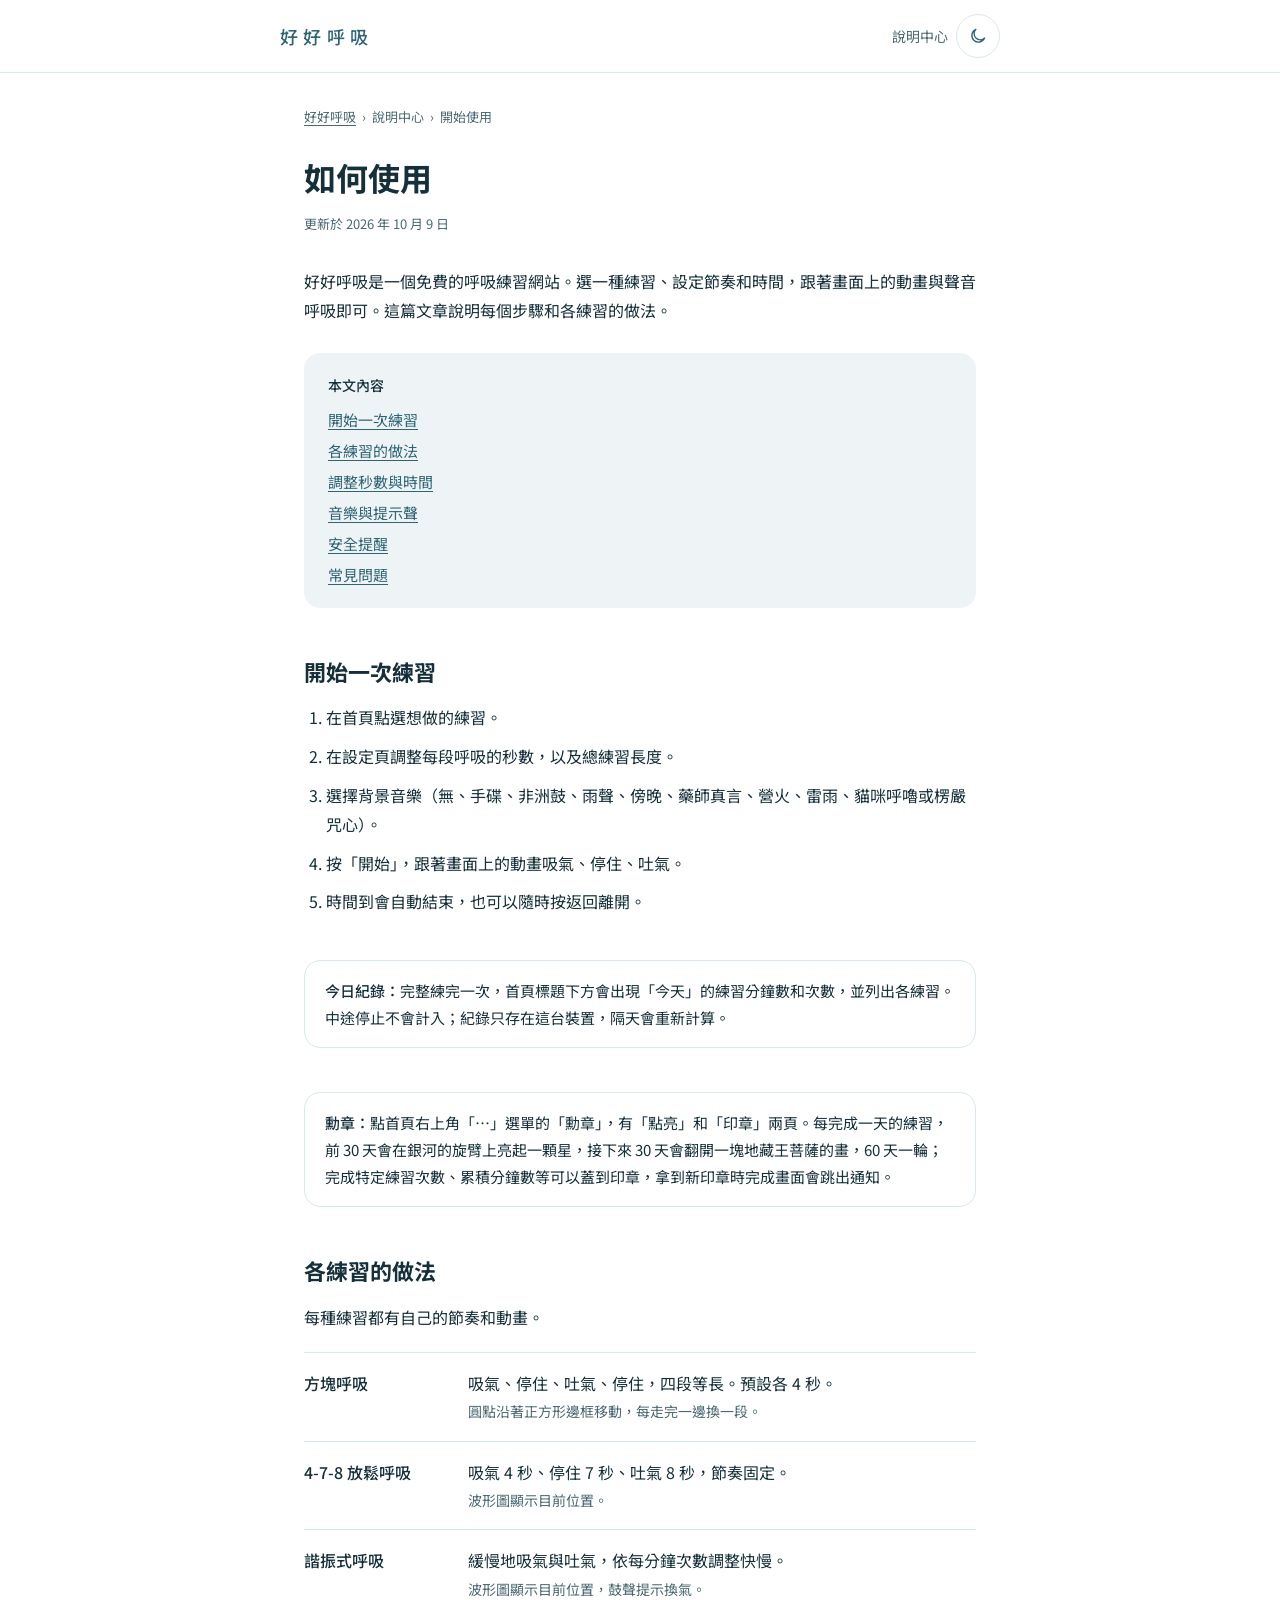
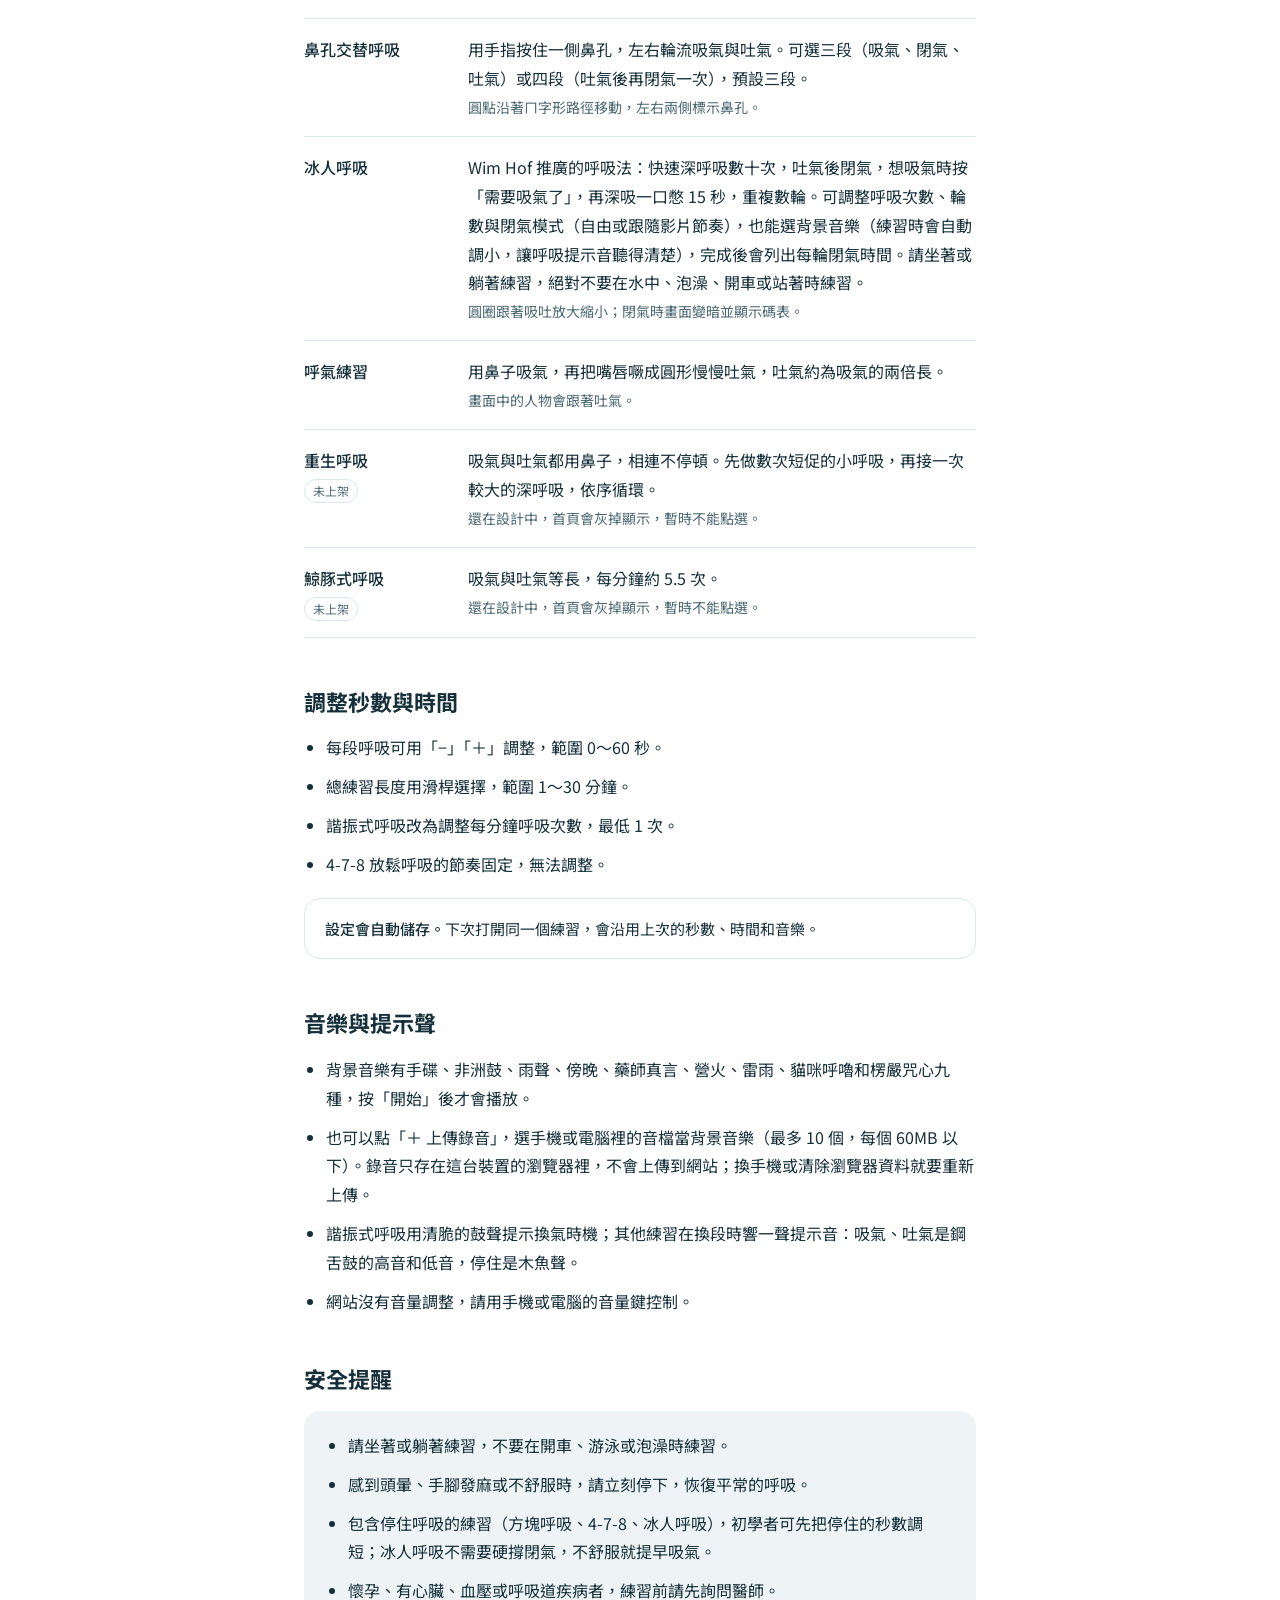
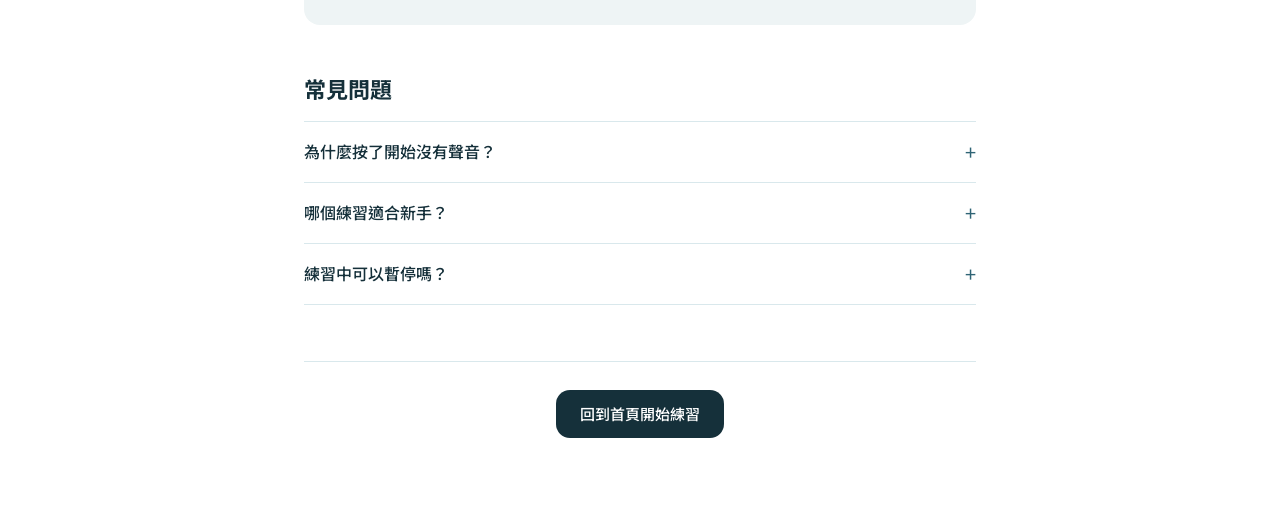
==== docs/help.html @ a39868ad "勳章: 60-day cycle (galaxy, then reveal 地藏王菩薩 painting); tab renamed 點亮 Co-Authored-By: Claude Opus 5." ====
<!DOCTYPE html>
<html lang="zh-Hant">
<head>
<meta charset="utf-8">
<meta name="viewport" content="width=device-width, initial-scale=1">
<title>如何使用 · 好好呼吸</title>
<meta name="description" content="好好呼吸使用說明：如何開始練習、各練習的做法、調整秒數與時間、背景音樂與安全提醒。">
<script>try{if((JSON.parse(localStorage.getItem('haohao-breath-settings'))||{}).theme==='dark')document.documentElement.dataset.theme='dark'}catch(e){}</script>
<link rel="icon" href="favicon.ico" sizes="48x48">
<link rel="icon" type="image/png" sizes="144x144" href="icons/favicon-144.png">
<link rel="icon" type="image/png" sizes="96x96" href="icons/favicon-96.png">
<link rel="icon" type="image/png" sizes="48x48" href="icons/favicon-48.png">
<link rel="icon" type="image/png" sizes="32x32" href="icons/favicon-32.png">
<link rel="apple-touch-icon" href="icons/favicon.png">
<link rel="preconnect" href="https://fonts.googleapis.com">
<link rel="preconnect" href="https://fonts.gstatic.com" crossorigin>
<link href="https://fonts.googleapis.com/css2?family=Noto+Sans+TC:wght@400;500;700&display=swap" rel="stylesheet">
<style>
:root { --h0: #ffffff; --h1: #eef4f5; --h2: #15303a; --h3: #2f6475; --h7: #d9e8ec; --h13: #4a6872; }
:root[data-theme="dark"] { --h0: #0d1b22; --h1: #152a33; --h2: #e6f1f4; --h3: #8fc3d3; --h7: #25404b; --h13: #a3bec7; }
html { scroll-behavior: smooth; }
body { margin: 0; background: var(--h0); font-family: 'Noto Sans TC', sans-serif; color: var(--h2); -webkit-font-smoothing: antialiased; }
a { color: var(--h3); text-underline-offset: 3px; }
a:hover { color: var(--h2); }

header { border-bottom: 1px solid var(--h7); }
.bar { max-width: 720px; margin: 0 auto; padding: 14px 24px; display: flex; justify-content: space-between; align-items: center; gap: 16px; }
.brand { font-size: 18px; font-weight: 500; letter-spacing: .3em; text-decoration: none; color: var(--h3); }
.bar-right { display: flex; align-items: center; gap: 8px; }
.bar-label { font-size: 14px; color: var(--h13); }
.theme-btn {
  width: 44px; height: 44px; border-radius: 50%; border: 1px solid var(--h7); background: transparent; color: var(--h3);
  display: flex; align-items: center; justify-content: center; cursor: pointer; padding: 0;
}
.theme-btn svg { width: 20px; height: 20px; fill: none; stroke: currentColor; stroke-width: 1.6; stroke-linecap: round; stroke-linejoin: round; }

article { max-width: 720px; margin: 0 auto; padding: 32px 24px 80px; box-sizing: border-box; line-height: 1.8; font-size: 16px; }
.crumbs { display: flex; flex-wrap: wrap; gap: 6px; font-size: 13px; color: var(--h13); margin-bottom: 28px; }
.crumbs a { color: var(--h13); }
h1 { margin: 0 0 12px; font-size: 32px; font-weight: 700; line-height: 1.35; text-wrap: pretty; }
h2 { margin: 0 0 12px; font-size: 22px; font-weight: 700; scroll-margin-top: 24px; }
.updated { margin: 0 0 32px; font-size: 13px; color: var(--h13); }
.lead { margin: 0 0 28px; text-wrap: pretty; }
.box { background: var(--h1); border-radius: 16px; padding: 20px 24px; margin-bottom: 44px; }
.toc-title { margin: 0 0 8px; font-size: 14px; font-weight: 500; }
.toc { display: flex; flex-direction: column; gap: 4px; font-size: 15px; }
.steps { margin: 0 0 44px; padding-left: 22px; display: flex; flex-direction: column; gap: 10px; }
.steps.tight { margin-bottom: 20px; }
.box .steps { margin: 0; padding-left: 20px; }
p.para { margin: 0 0 20px; }
p.para.gap { margin-bottom: 44px; }
.ex-list { display: flex; flex-direction: column; border-top: 1px solid var(--h7); margin-bottom: 44px; }
.ex { display: grid; grid-template-columns: minmax(0, 9em) minmax(0, 1fr); gap: 4px 20px; padding: 16px 0; border-bottom: 1px solid var(--h7); }
.ex-name { display: flex; flex-direction: column; gap: 4px; align-items: flex-start; font-weight: 500; }
.tag { font-size: 12px; font-weight: 400; padding: 0 8px; border-radius: 999px; border: 1px solid var(--h7); color: var(--h13); }
.ex-body { display: flex; flex-direction: column; gap: 2px; }
.ex-body span { text-wrap: pretty; }
.ex-anim { font-size: 14px; color: var(--h13); }
.note { border: 1px solid var(--h7); border-radius: 16px; padding: 16px 20px; margin-bottom: 44px; font-size: 15px; }
.note b { font-weight: 500; }
.faq { display: flex; flex-direction: column; border-top: 1px solid var(--h7); margin-bottom: 56px; }
.faq-item { border-bottom: 1px solid var(--h7); }
.faq-q {
  width: 100%; min-height: 56px; display: flex; justify-content: space-between; align-items: center; gap: 16px;
  padding: 12px 0; border: none; background: none; font: inherit; font-size: 16px; font-weight: 500;
  color: var(--h2); text-align: left; cursor: pointer;
}
.faq-sign { font-size: 20px; font-weight: 400; color: var(--h3); }
.faq-a { margin: 0 0 16px; color: var(--h13); text-wrap: pretty; }
.end { border-top: 1px solid var(--h7); padding-top: 28px; display: flex; flex-direction: column; align-items: center; gap: 14px; text-align: center; }
.cta {
  display: inline-flex; align-items: center; height: 48px; padding: 0 24px; border-radius: 14px;
  background: var(--h2); color: var(--h0); text-decoration: none; font-size: 15px; font-weight: 500;
}
.cta:hover { color: var(--h0); }
</style>
</head>
<body>
<header>
  <div class="bar">
    <a class="brand" href="./">好好呼吸</a>
    <div class="bar-right">
      <span class="bar-label">說明中心</span>
      <button class="theme-btn" id="themeBtn" aria-label="切換深淺色"><svg viewBox="0 0 24 24"><path id="themeIcon"></path></svg></button>
    </div>
  </div>
</header>

<article>
  <nav class="crumbs"><a href="./">好好呼吸</a><span>›</span><span>說明中心</span><span>›</span><span>開始使用</span></nav>
  <h1>如何使用</h1>
  <p class="updated">更新於 2026 年 10 月 9 日</p>
  <p class="lead">好好呼吸是一個免費的呼吸練習網站。選一種練習、設定節奏和時間，跟著畫面上的動畫與聲音呼吸即可。這篇文章說明每個步驟和各練習的做法。</p>

  <div class="box">
    <p class="toc-title">本文內容</p>
    <div class="toc">
      <a href="#start">開始一次練習</a>
      <a href="#exercises">各練習的做法</a>
      <a href="#settings">調整秒數與時間</a>
      <a href="#sound">音樂與提示聲</a>
      <a href="#safety">安全提醒</a>
      <a href="#faq">常見問題</a>
    </div>
  </div>

  <h2 id="start">開始一次練習</h2>
  <ol class="steps">
    <li>在首頁點選想做的練習。</li>
    <li>在設定頁調整每段呼吸的秒數，以及總練習長度。</li>
    <li>選擇背景音樂（無、手碟、非洲鼓、雨聲、傍晚、藥師真言、營火、雷雨、貓咪呼嚕或楞嚴咒心）。</li>
    <li>按「開始」，跟著畫面上的動畫吸氣、停住、吐氣。</li>
    <li>時間到會自動結束，也可以隨時按返回離開。</li>
  </ol>
  <div class="note"><b>今日紀錄：</b>完整練完一次，首頁標題下方會出現「今天」的練習分鐘數和次數，並列出各練習。中途停止不會計入；紀錄只存在這台裝置，隔天會重新計算。</div>
  <div class="note"><b>勳章：</b>點首頁右上角「⋯」選單的「勳章」，有「點亮」和「印章」兩頁。每完成一天的練習，前 30 天會在銀河的旋臂上亮起一顆星，接下來 30 天會翻開一塊地藏王菩薩的畫，60 天一輪；完成特定練習次數、累積分鐘數等可以蓋到印章，拿到新印章時完成畫面會跳出通知。</div>

  <h2 id="exercises">各練習的做法</h2>
  <p class="para">每種練習都有自己的節奏和動畫。</p>
  <div class="ex-list">
    <div class="ex"><div class="ex-name">方塊呼吸</div><div class="ex-body"><span>吸氣、停住、吐氣、停住，四段等長。預設各 4 秒。</span><span class="ex-anim">圓點沿著正方形邊框移動，每走完一邊換一段。</span></div></div>
    <div class="ex"><div class="ex-name">4-7-8 放鬆呼吸</div><div class="ex-body"><span>吸氣 4 秒、停住 7 秒、吐氣 8 秒，節奏固定。</span><span class="ex-anim">波形圖顯示目前位置。</span></div></div>
    <div class="ex"><div class="ex-name">諧振式呼吸</div><div class="ex-body"><span>緩慢地吸氣與吐氣，依每分鐘次數調整快慢。</span><span class="ex-anim">波形圖顯示目前位置，鼓聲提示換氣。</span></div></div>
    <div class="ex"><div class="ex-name">鼻孔交替呼吸</div><div class="ex-body"><span>用手指按住一側鼻孔，左右輪流吸氣與吐氣。可選三段（吸氣、閉氣、吐氣）或四段（吐氣後再閉氣一次），預設三段。</span><span class="ex-anim">圓點沿著ㄇ字形路徑移動，左右兩側標示鼻孔。</span></div></div>
    <div class="ex"><div class="ex-name">冰人呼吸</div><div class="ex-body"><span>Wim Hof 推廣的呼吸法：快速深呼吸數十次，吐氣後閉氣，想吸氣時按「需要吸氣了」，再深吸一口憋 15 秒，重複數輪。可調整呼吸次數、輪數與閉氣模式（自由或跟隨影片節奏），也能選背景音樂（練習時會自動調小，讓呼吸提示音聽得清楚），完成後會列出每輪閉氣時間。請坐著或躺著練習，絕對不要在水中、泡澡、開車或站著時練習。</span><span class="ex-anim">圓圈跟著吸吐放大縮小；閉氣時畫面變暗並顯示碼表。</span></div></div>
    <div class="ex"><div class="ex-name">呼氣練習</div><div class="ex-body"><span>用鼻子吸氣，再把嘴唇噘成圓形慢慢吐氣，吐氣約為吸氣的兩倍長。</span><span class="ex-anim">畫面中的人物會跟著吐氣。</span></div></div>
    <div class="ex"><div class="ex-name">重生呼吸<span class="tag">未上架</span></div><div class="ex-body"><span>吸氣與吐氣都用鼻子，相連不停頓。先做數次短促的小呼吸，再接一次較大的深呼吸，依序循環。</span><span class="ex-anim">還在設計中，首頁會灰掉顯示，暫時不能點選。</span></div></div>
    <div class="ex"><div class="ex-name">鯨豚式呼吸<span class="tag">未上架</span></div><div class="ex-body"><span>吸氣與吐氣等長，每分鐘約 5.5 次。</span><span class="ex-anim">還在設計中，首頁會灰掉顯示，暫時不能點選。</span></div></div>
  </div>

  <h2 id="settings">調整秒數與時間</h2>
  <ul class="steps tight">
    <li>每段呼吸可用「−」「＋」調整，範圍 0～60 秒。</li>
    <li>總練習長度用滑桿選擇，範圍 1～30 分鐘。</li>
    <li>諧振式呼吸改為調整每分鐘呼吸次數，最低 1 次。</li>
    <li>4-7-8 放鬆呼吸的節奏固定，無法調整。</li>
  </ul>
  <div class="note"><b>設定會自動儲存。</b>下次打開同一個練習，會沿用上次的秒數、時間和音樂。</div>

  <h2 id="sound">音樂與提示聲</h2>
  <ul class="steps">
    <li>背景音樂有手碟、非洲鼓、雨聲、傍晚、藥師真言、營火、雷雨、貓咪呼嚕和楞嚴咒心九種，按「開始」後才會播放。</li>
    <li>也可以點「＋ 上傳錄音」，選手機或電腦裡的音檔當背景音樂（最多 10 個，每個 60MB 以下）。錄音只存在這台裝置的瀏覽器裡，不會上傳到網站；換手機或清除瀏覽器資料就要重新上傳。</li>
    <li>諧振式呼吸用清脆的鼓聲提示換氣時機；其他練習在換段時響一聲提示音：吸氣、吐氣是鋼舌鼓的高音和低音，停住是木魚聲。</li>
    <li>網站沒有音量調整，請用手機或電腦的音量鍵控制。</li>
  </ul>

  <h2 id="safety">安全提醒</h2>
  <div class="box">
    <ul class="steps">
      <li>請坐著或躺著練習，不要在開車、游泳或泡澡時練習。</li>
      <li>感到頭暈、手腳發麻或不舒服時，請立刻停下，恢復平常的呼吸。</li>
      <li>包含停住呼吸的練習（方塊呼吸、4-7-8、冰人呼吸），初學者可先把停住的秒數調短；冰人呼吸不需要硬撐閉氣，不舒服就提早吸氣。</li>
      <li>懷孕、有心臟、血壓或呼吸道疾病者，練習前請先詢問醫師。</li>
    </ul>
  </div>

  <h2 id="faq">常見問題</h2>
  <div class="faq">
    <div class="faq-item"><button class="faq-q" aria-expanded="false"><span>為什麼按了開始沒有聲音？</span><span class="faq-sign">+</span></button><p class="faq-a" hidden>請確認手機沒有開啟靜音，並檢查裝置音量。背景音樂要在設定頁選了任一種背景音樂才會播放。</p></div>
    <div class="faq-item"><button class="faq-q" aria-expanded="false"><span>哪個練習適合新手？</span><span class="faq-sign">+</span></button><p class="faq-a" hidden>可以從方塊呼吸或諧振式呼吸開始，節奏簡單，也能把秒數調短。</p></div>
    <div class="faq-item"><button class="faq-q" aria-expanded="false"><span>練習中可以暫停嗎？</span><span class="faq-sign">+</span></button><p class="faq-a" hidden>可以按返回結束這次練習，設定會保留，下次直接開始即可。</p></div>
  </div>

  <div class="end">
    <a class="cta" href="./">回到首頁開始練習</a>
  </div>
</article>

<script>
(() => {
  const KEY = 'haohao-breath-settings';
  const MOON = 'M20 14.5A8 8 0 1 1 9.5 4a6.5 6.5 0 0 0 10.5 10.5Z';
  const SUN = 'M12 8a4 4 0 1 0 0 8a4 4 0 1 0 0-8M12 2v2M12 20v2M4.9 4.9l1.4 1.4M17.7 17.7l1.4 1.4M2 12h2M20 12h2M4.9 19.1l1.4-1.4M17.7 6.3l1.4-1.4';
  const load = () => { try { return JSON.parse(localStorage.getItem(KEY)) || {}; } catch (e) { return {}; } };
  let theme = load().theme === 'dark' ? 'dark' : 'light';
  const apply = () => {
    if (theme === 'dark') document.documentElement.dataset.theme = 'dark';
    else delete document.documentElement.dataset.theme;
    document.getElementById('themeIcon').setAttribute('d', theme === 'dark' ? SUN : MOON);
  };
  document.getElementById('themeBtn').addEventListener('click', () => {
    theme = theme === 'dark' ? 'light' : 'dark';
    // 與首頁共用同一份設定，只改 theme
    try { const o = load(); o.theme = theme; localStorage.setItem(KEY, JSON.stringify(o)); } catch (e) {}
    apply();
  });
  document.querySelectorAll('.faq-q').forEach(q => q.addEventListener('click', () => {
    const a = q.nextElementSibling, open = a.hidden;
    a.hidden = !open;
    q.setAttribute('aria-expanded', open);
    q.querySelector('.faq-sign').textContent = open ? '−' : '+';
  }));
  apply();
})();
</script>
<!-- Cloudflare Web Analytics --><script type='module' src='https://static.cloudflareinsights.com/beacon.min.js' data-cf-beacon='{"token": "04c79372ae6c47f0a3ed04bc256d7bb4"}'></script><!-- End Cloudflare Web Analytics -->
</body>
</html>
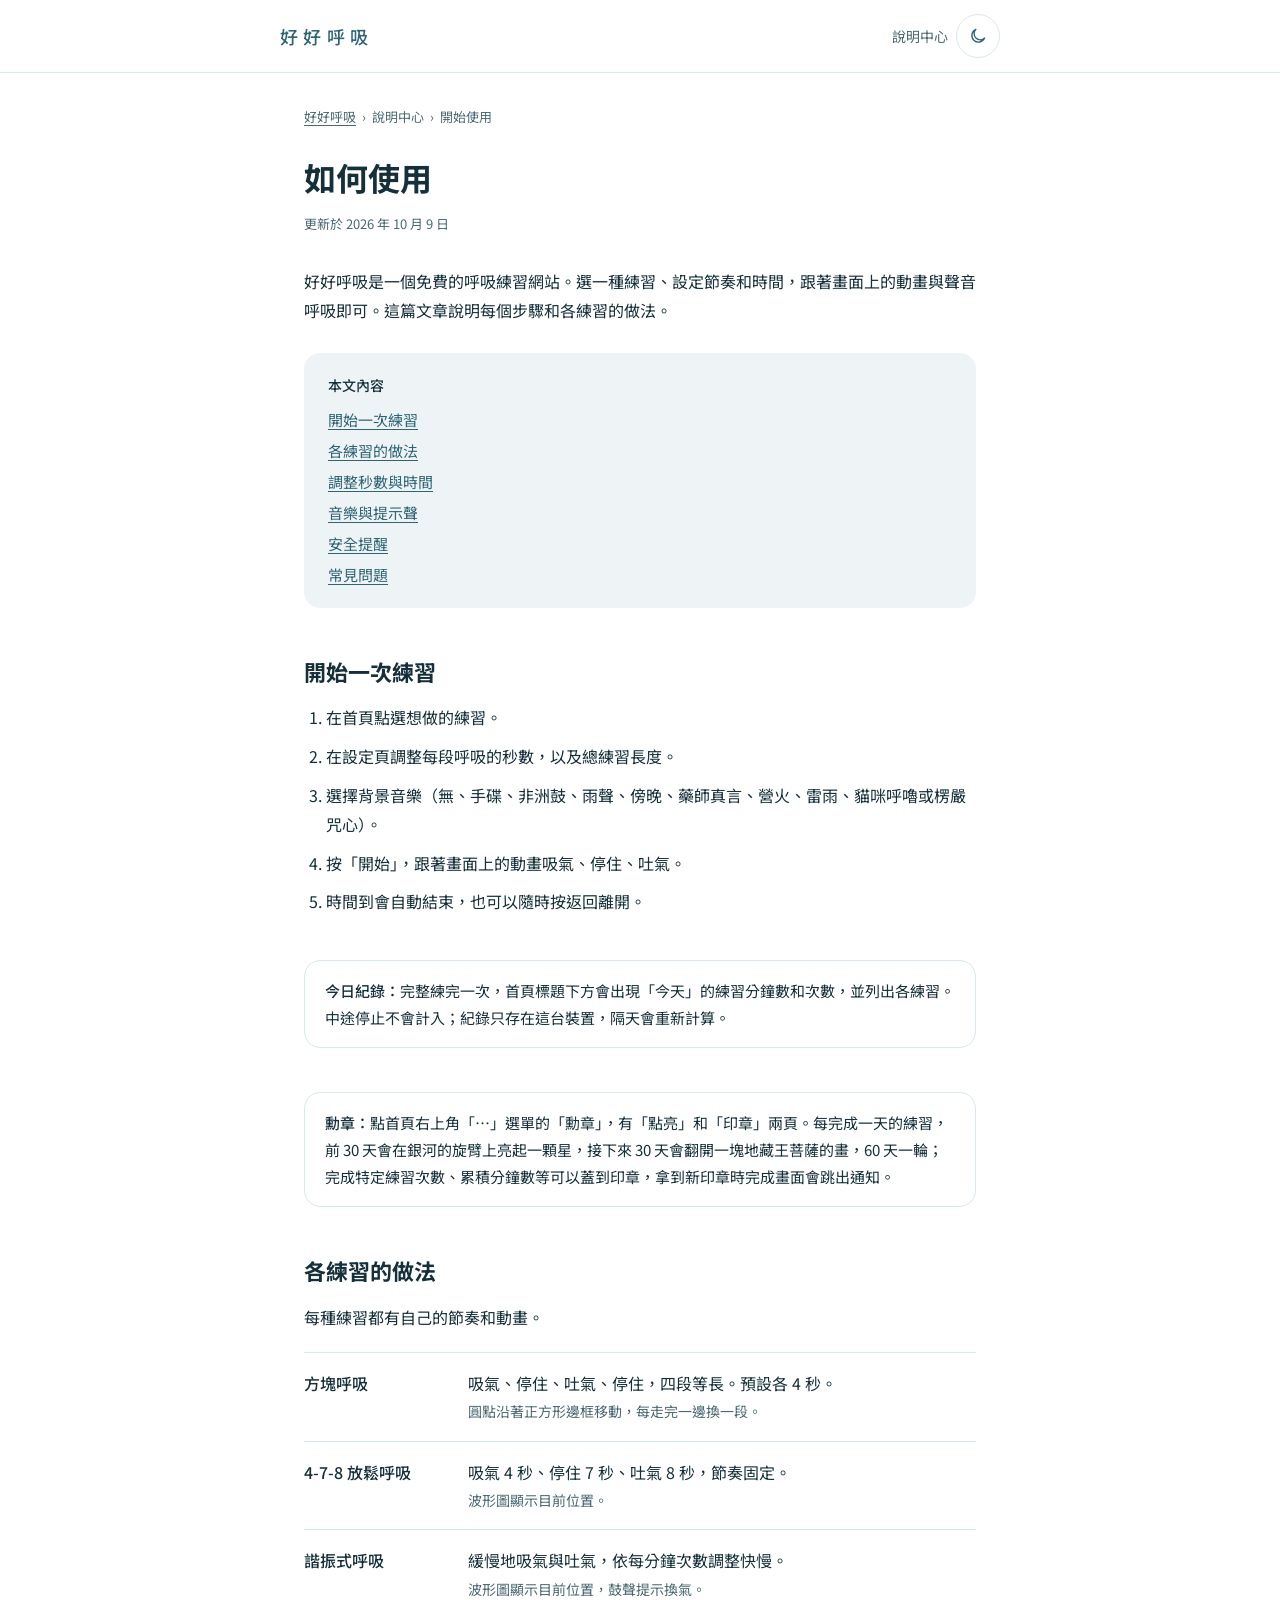
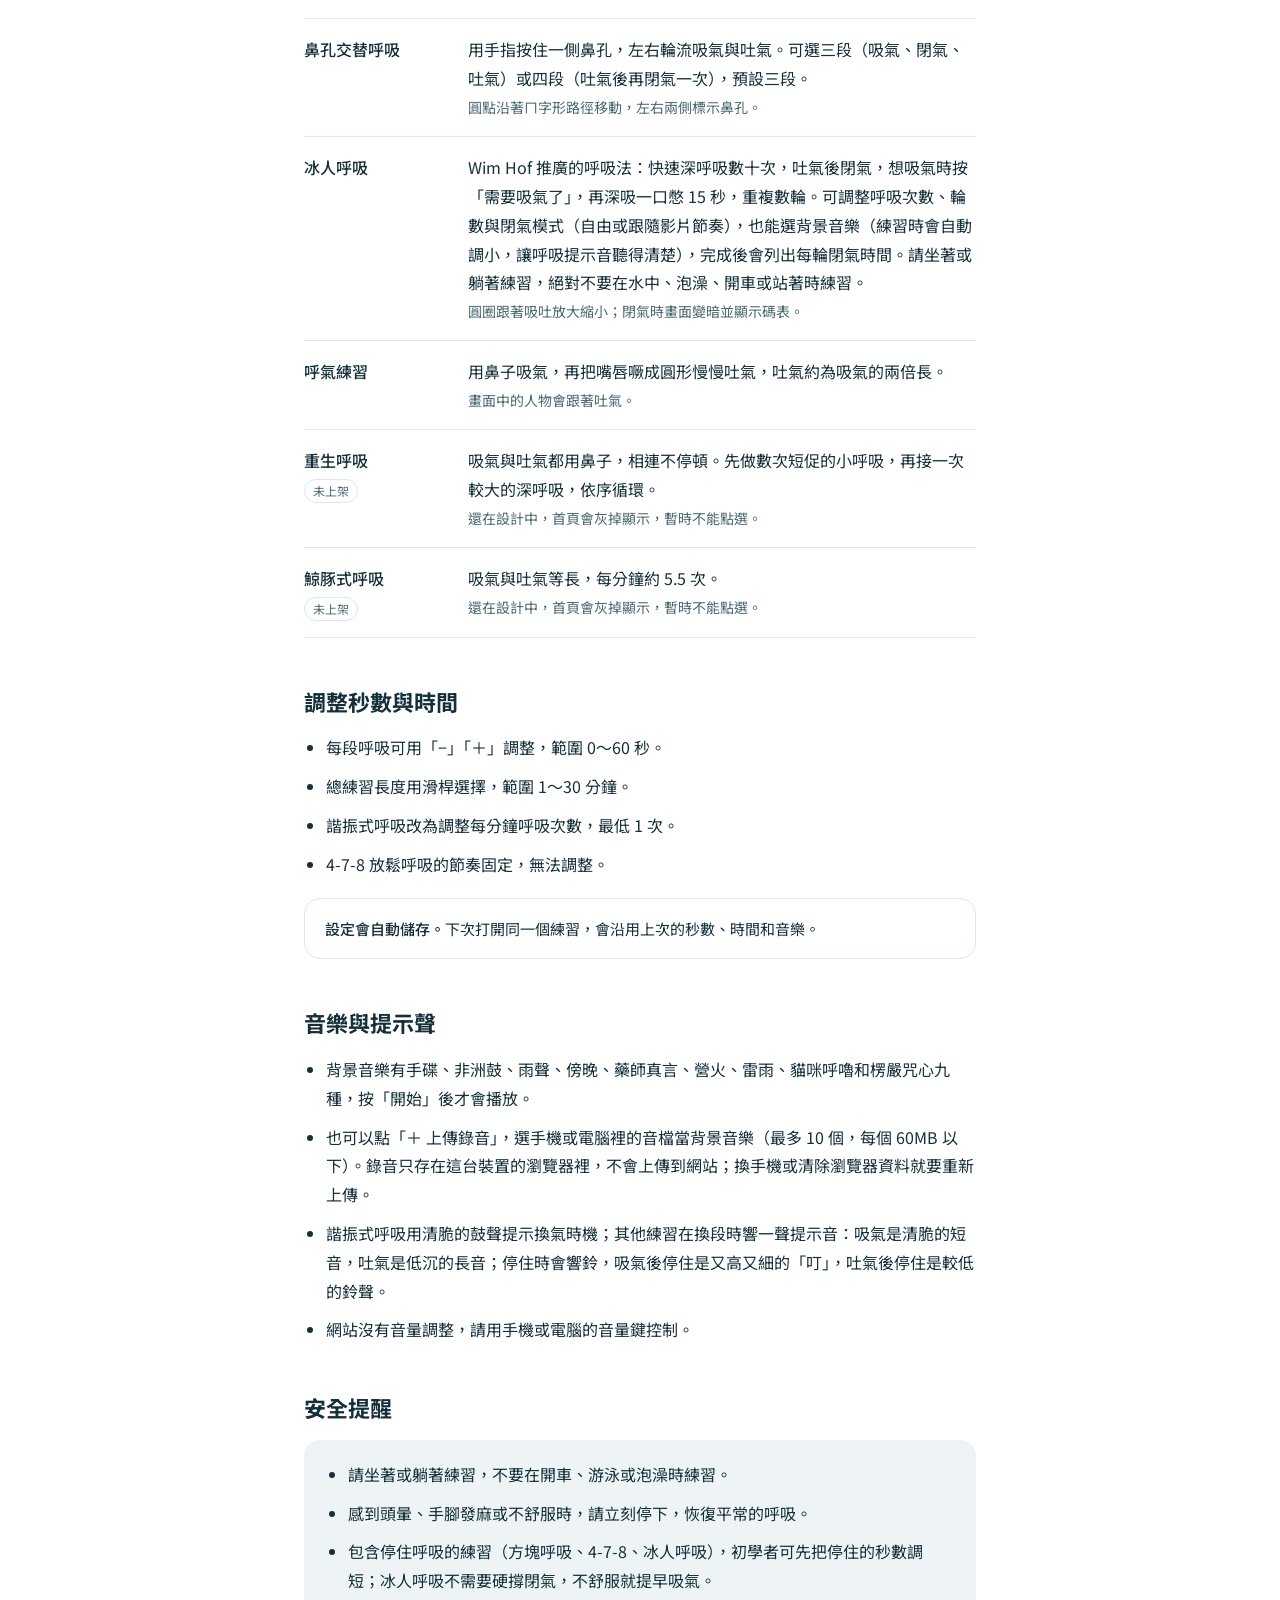
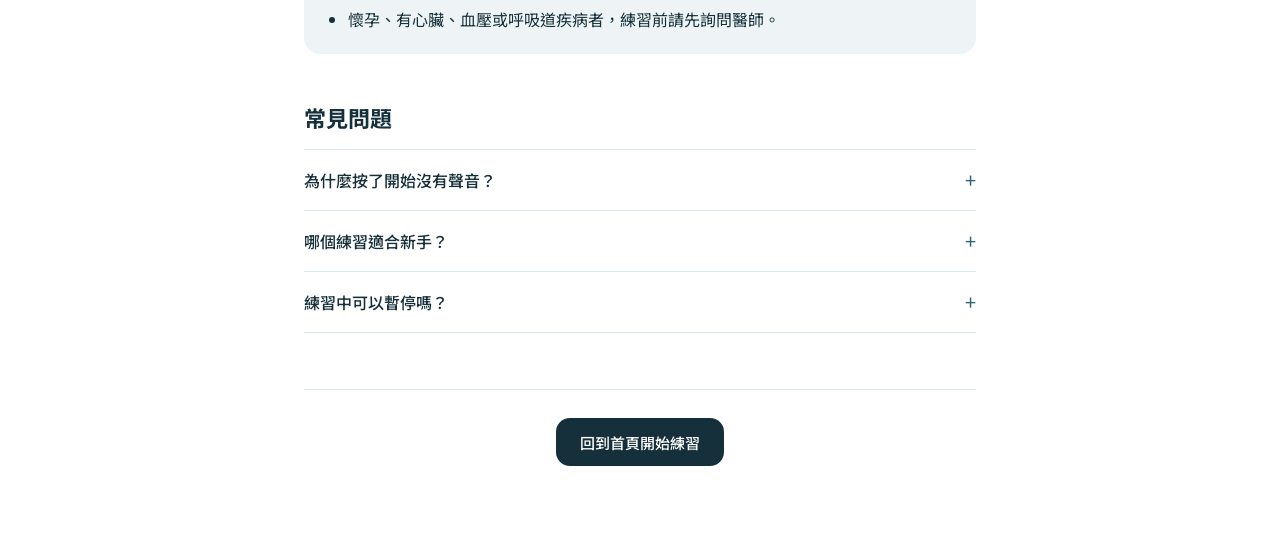
==== commit acb3b633: "提示音：換成新的四個音，吸氣後停住和吐氣後停住分開 朋友反映方塊呼吸的換氣提示聲不好分辨：原本吸氣、吐氣是同一個鋼舌鼓 相差八度的兩個 G，兩次停住都是木魚聲。改成（docs/audio/cues/）" ====
--- a/docs/help.html
+++ b/docs/help.html
@@ -141,7 +141,7 @@
   <ul class="steps">
     <li>背景音樂有手碟、非洲鼓、雨聲、傍晚、藥師真言、營火、雷雨、貓咪呼嚕和楞嚴咒心九種，按「開始」後才會播放。</li>
     <li>也可以點「＋ 上傳錄音」，選手機或電腦裡的音檔當背景音樂（最多 10 個，每個 60MB 以下）。錄音只存在這台裝置的瀏覽器裡，不會上傳到網站；換手機或清除瀏覽器資料就要重新上傳。</li>
-    <li>諧振式呼吸用清脆的鼓聲提示換氣時機；其他練習在換段時響一聲提示音：吸氣、吐氣是鋼舌鼓的高音和低音，停住是木魚聲。</li>
+    <li>諧振式呼吸用清脆的鼓聲提示換氣時機；其他練習在換段時響一聲提示音：吸氣是清脆的短音，吐氣是低沉的長音；停住時會響鈴，吸氣後停住是又高又細的「叮」，吐氣後停住是較低的鈴聲。</li>
     <li>網站沒有音量調整，請用手機或電腦的音量鍵控制。</li>
   </ul>
 
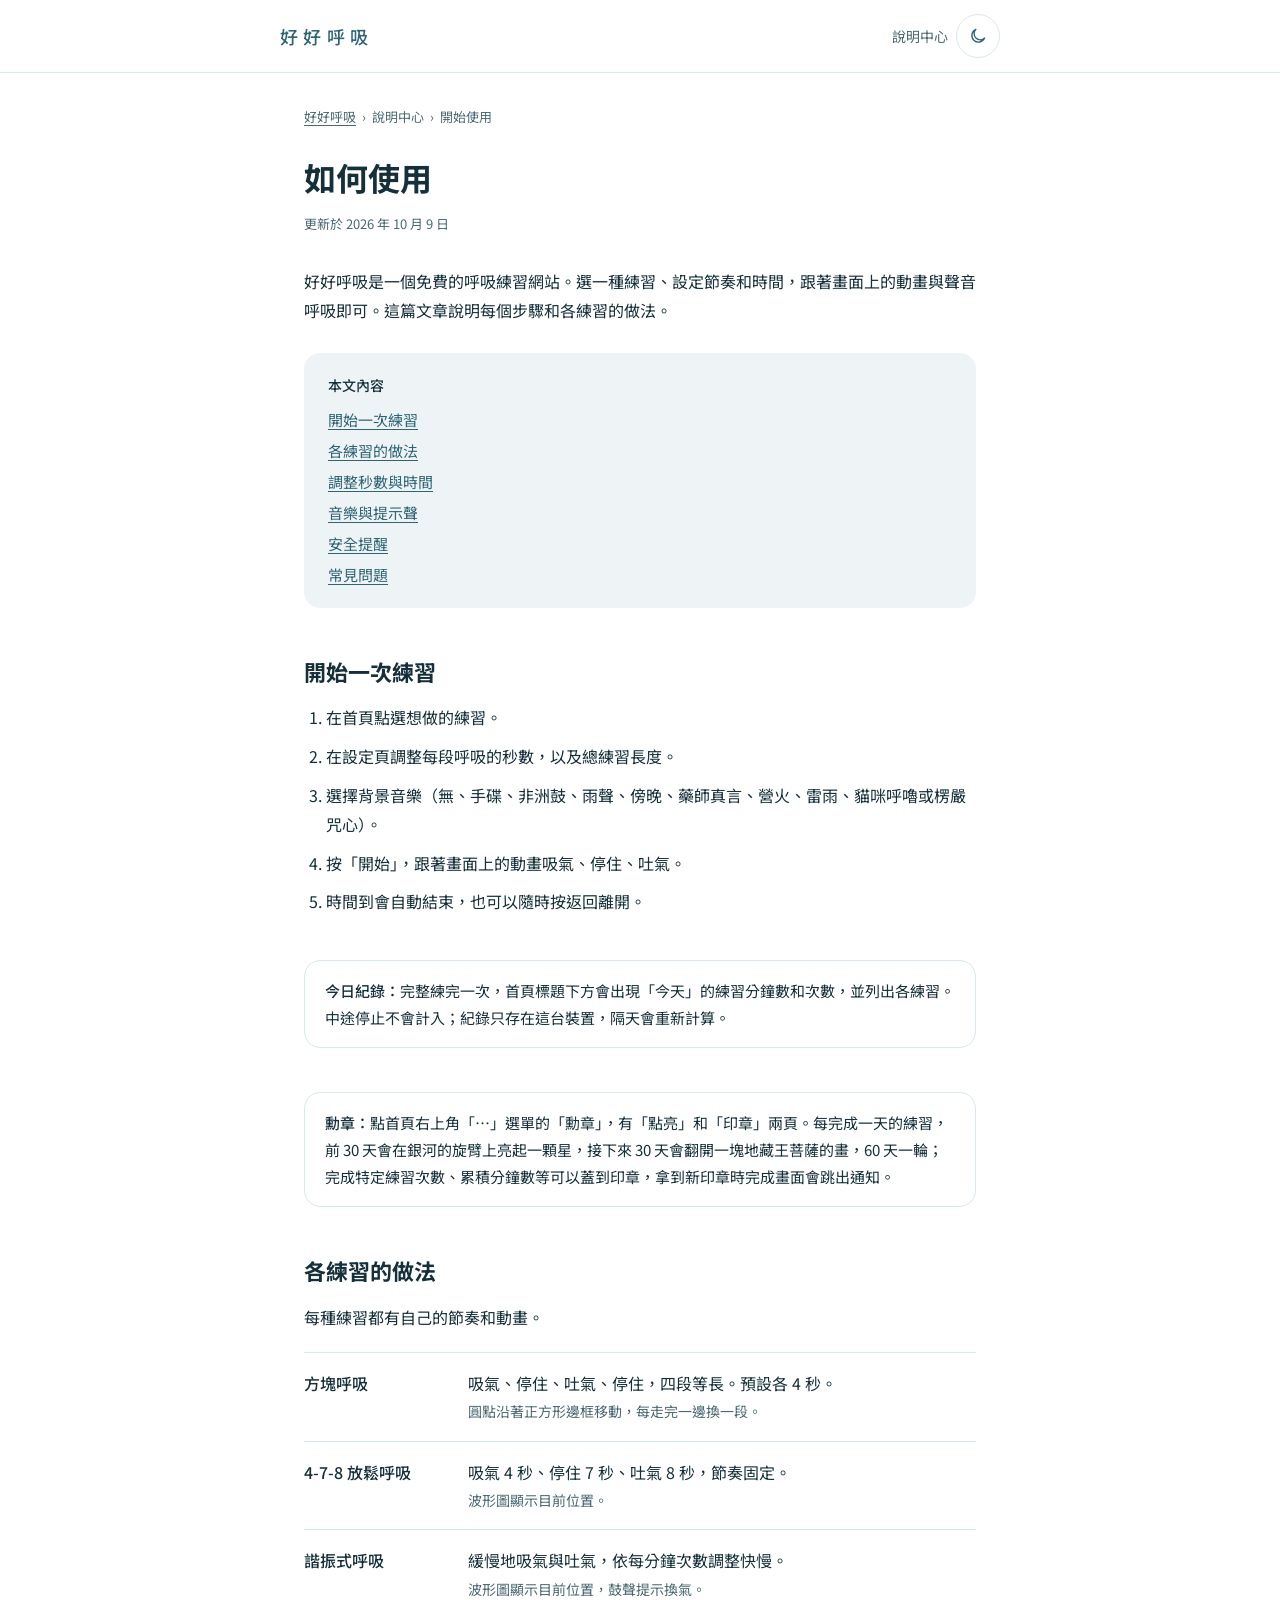
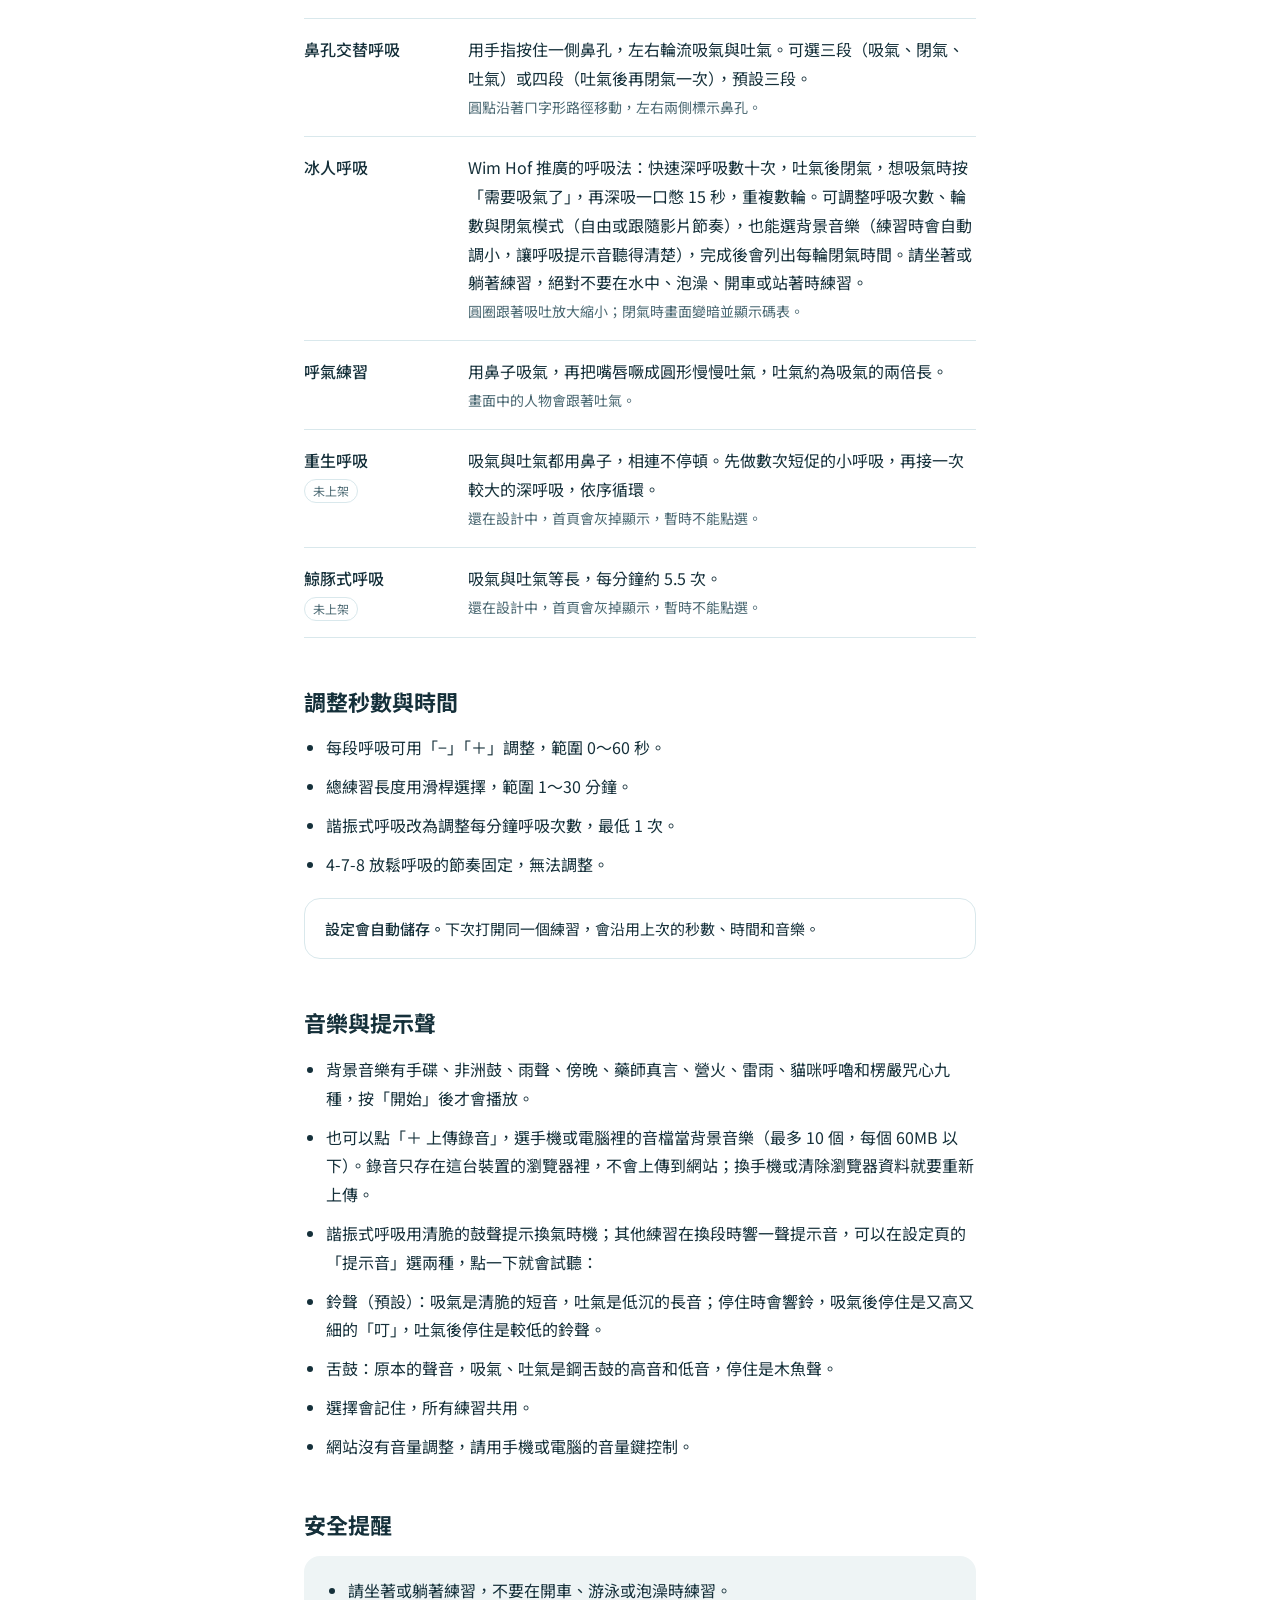
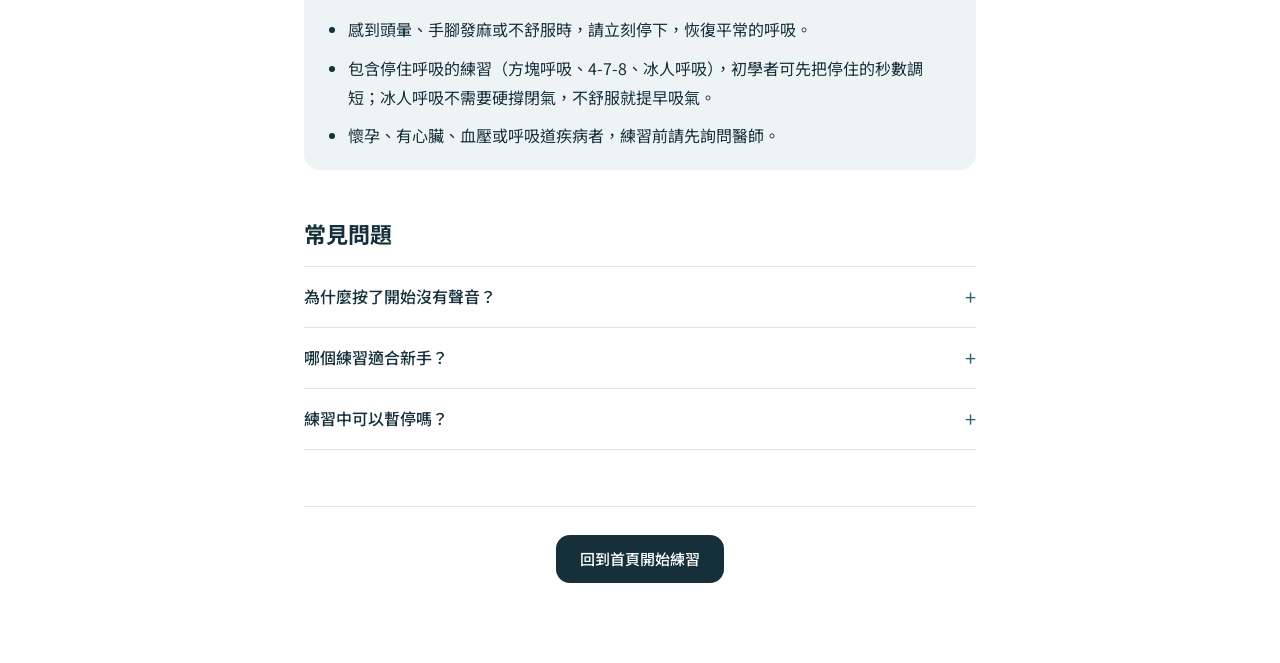
==== commit 88ffb8e1: "設定頁：提示音可以選鈴聲或舌鼓 有朋友喜歡原本的舌鼓提示音，也有朋友喜歡現在的鈴聲，所以讓大家 自己選。設定頁「背景音樂」下面多一列「提示音」： - 鈴聲（預設）：audio/cues/ 四個音，兩次" ====
--- a/docs/help.html
+++ b/docs/help.html
@@ -141,7 +141,10 @@
   <ul class="steps">
     <li>背景音樂有手碟、非洲鼓、雨聲、傍晚、藥師真言、營火、雷雨、貓咪呼嚕和楞嚴咒心九種，按「開始」後才會播放。</li>
     <li>也可以點「＋ 上傳錄音」，選手機或電腦裡的音檔當背景音樂（最多 10 個，每個 60MB 以下）。錄音只存在這台裝置的瀏覽器裡，不會上傳到網站；換手機或清除瀏覽器資料就要重新上傳。</li>
-    <li>諧振式呼吸用清脆的鼓聲提示換氣時機；其他練習在換段時響一聲提示音：吸氣是清脆的短音，吐氣是低沉的長音；停住時會響鈴，吸氣後停住是又高又細的「叮」，吐氣後停住是較低的鈴聲。</li>
+    <li>諧振式呼吸用清脆的鼓聲提示換氣時機；其他練習在換段時響一聲提示音，可以在設定頁的「提示音」選兩種，點一下就會試聽：</li>
+    <li>鈴聲（預設）：吸氣是清脆的短音，吐氣是低沉的長音；停住時會響鈴，吸氣後停住是又高又細的「叮」，吐氣後停住是較低的鈴聲。</li>
+    <li>舌鼓：原本的聲音，吸氣、吐氣是鋼舌鼓的高音和低音，停住是木魚聲。</li>
+    <li>選擇會記住，所有練習共用。</li>
     <li>網站沒有音量調整，請用手機或電腦的音量鍵控制。</li>
   </ul>
 
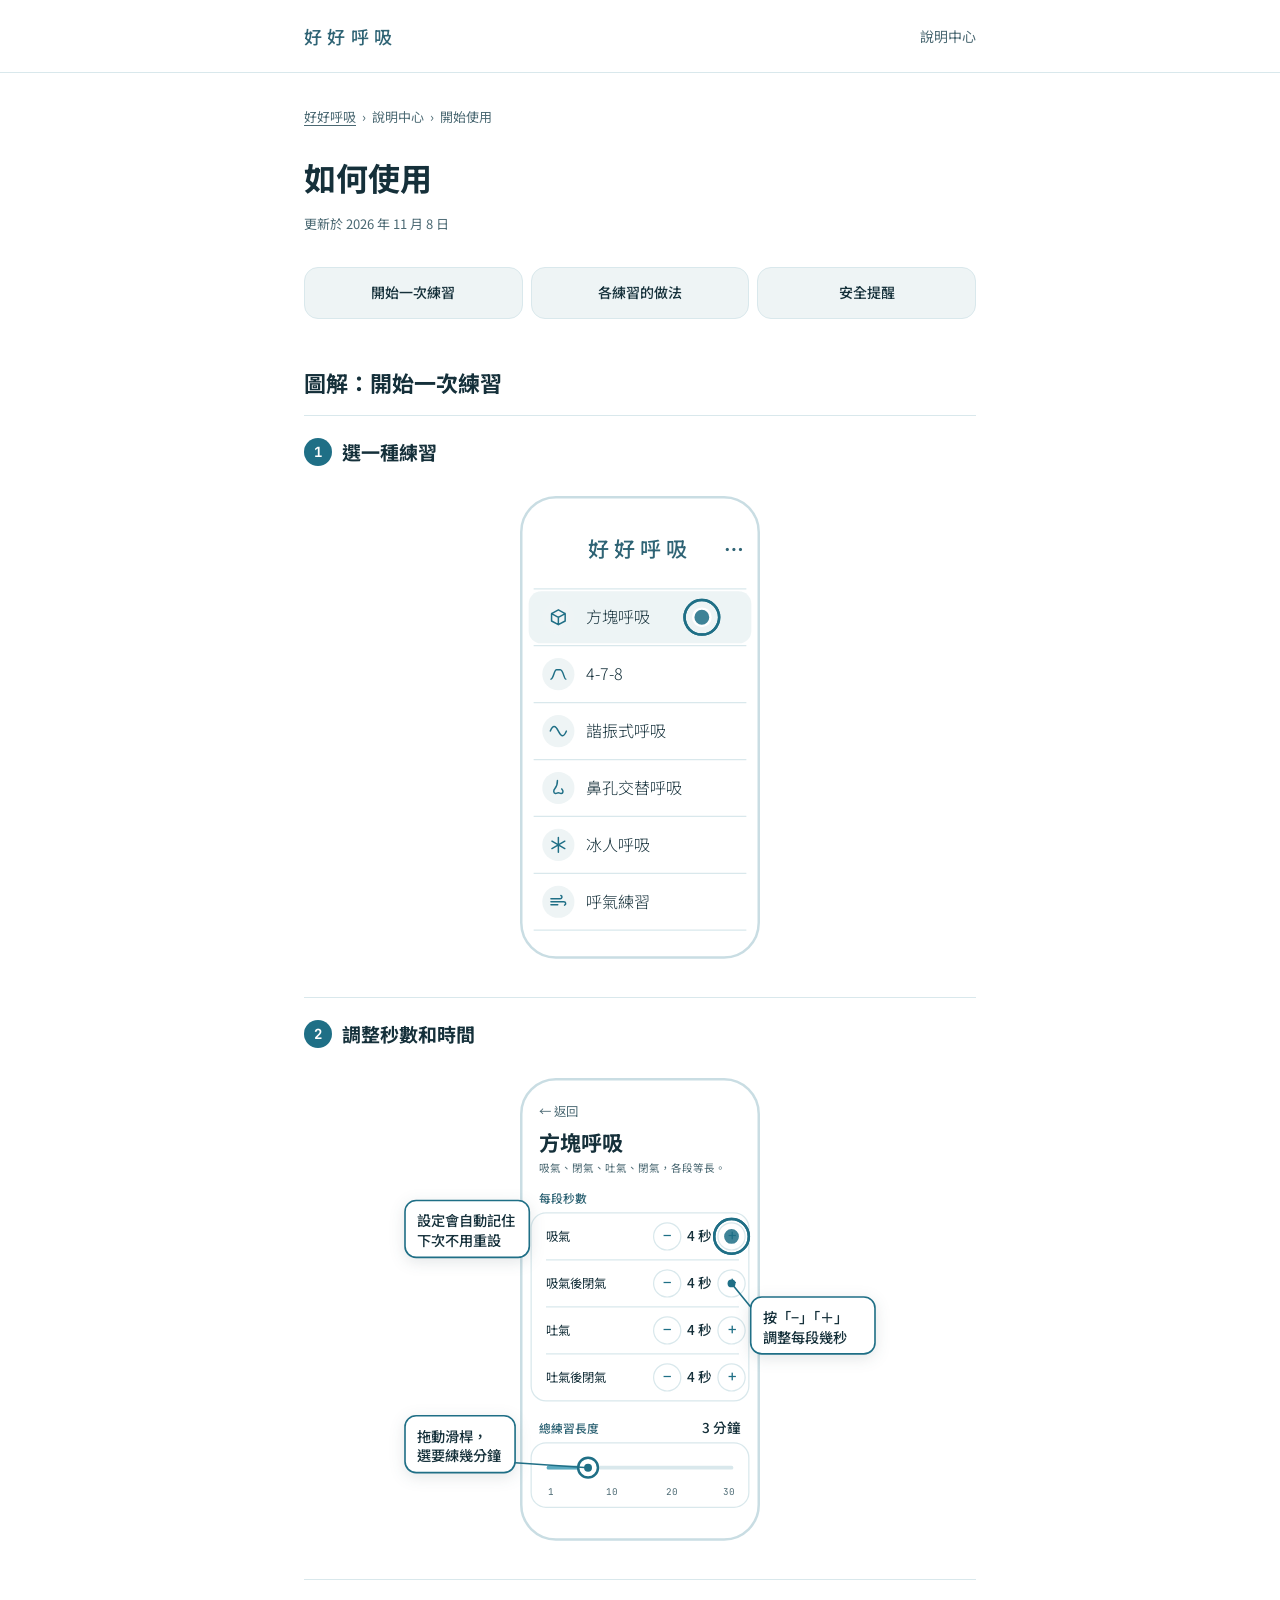
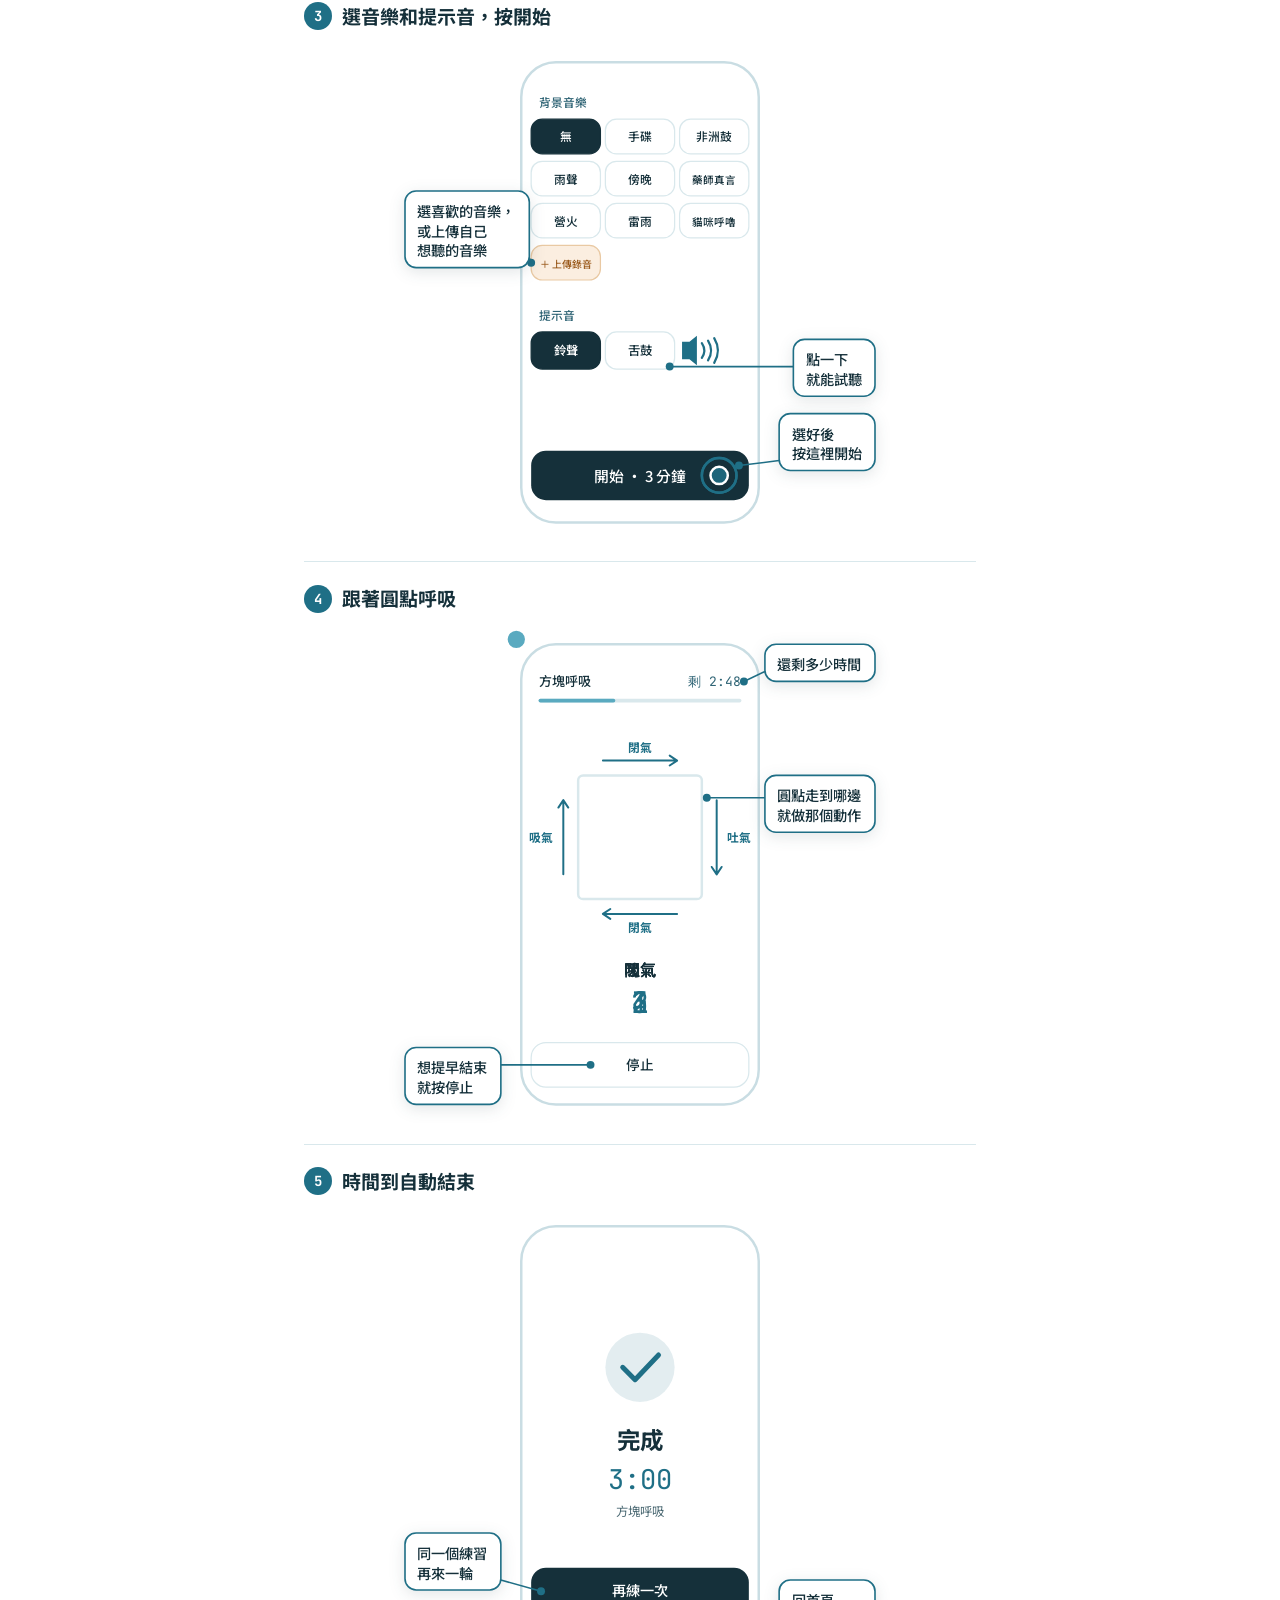
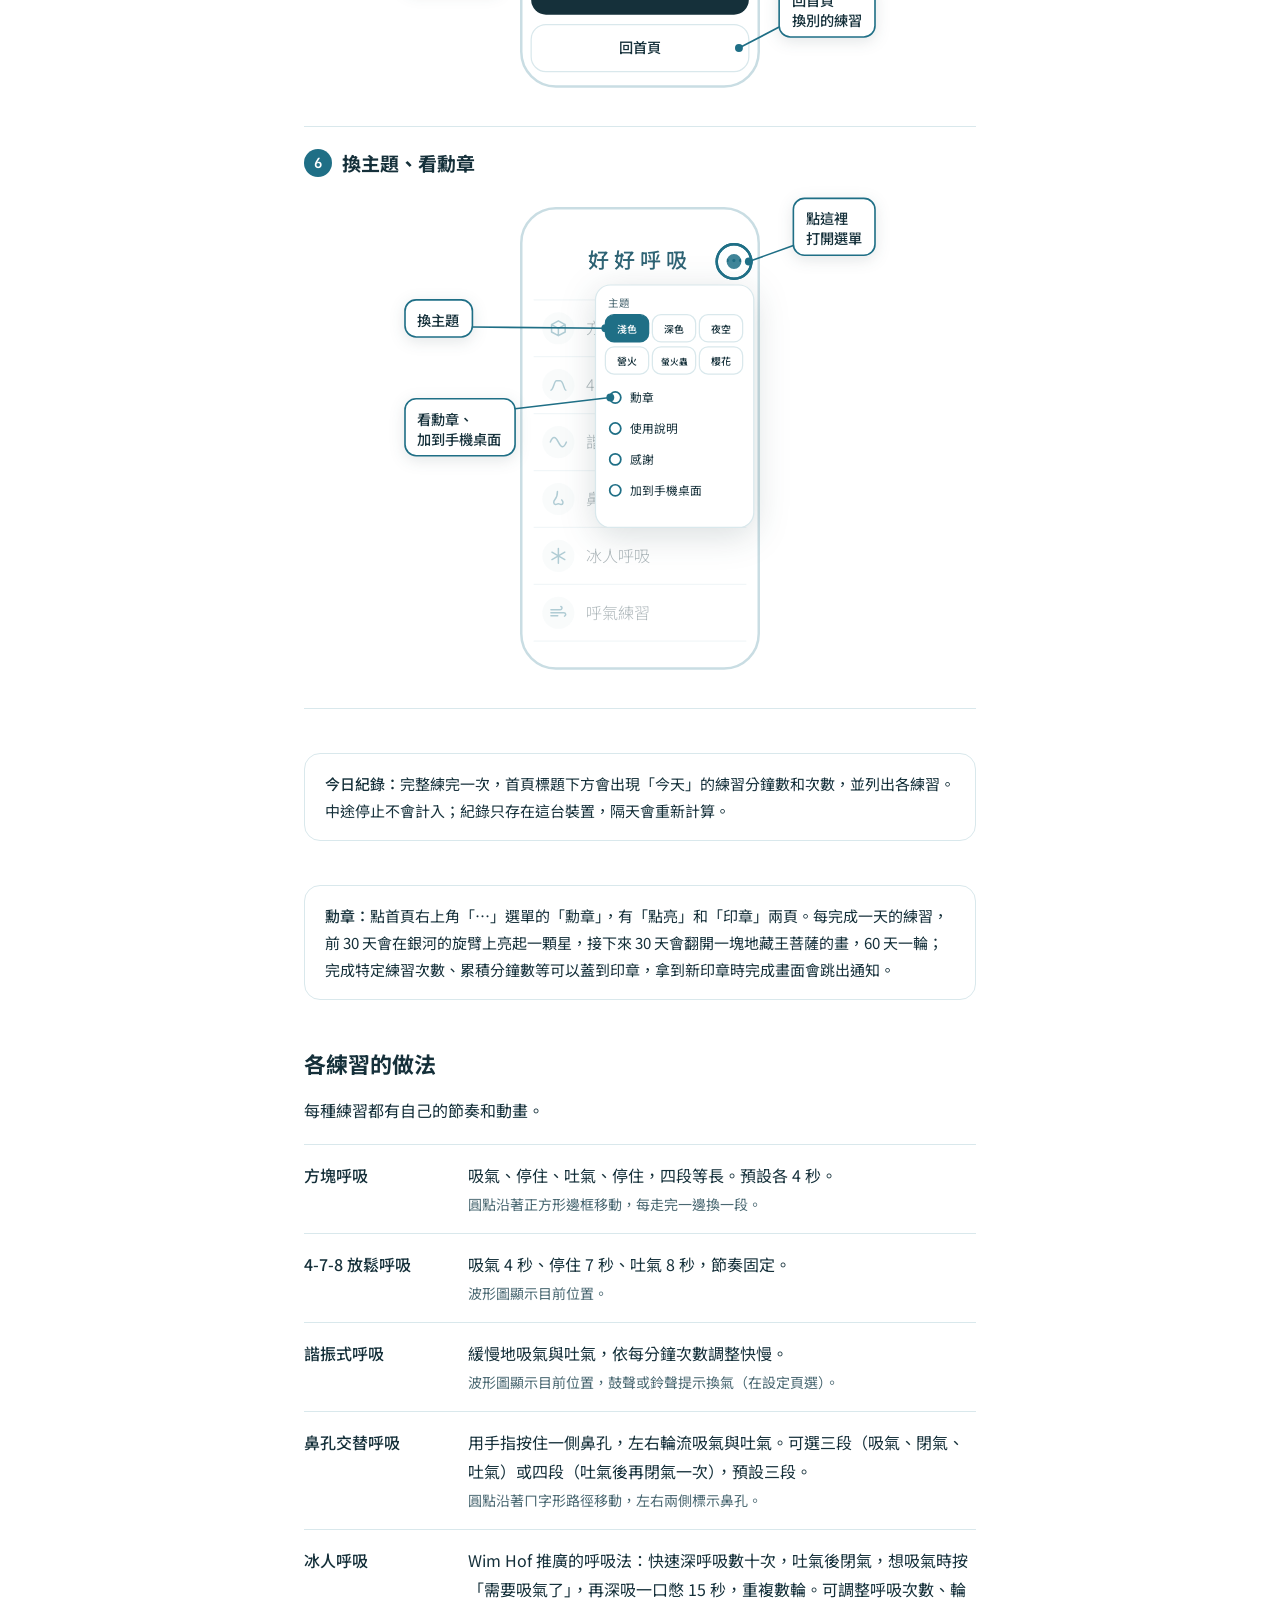
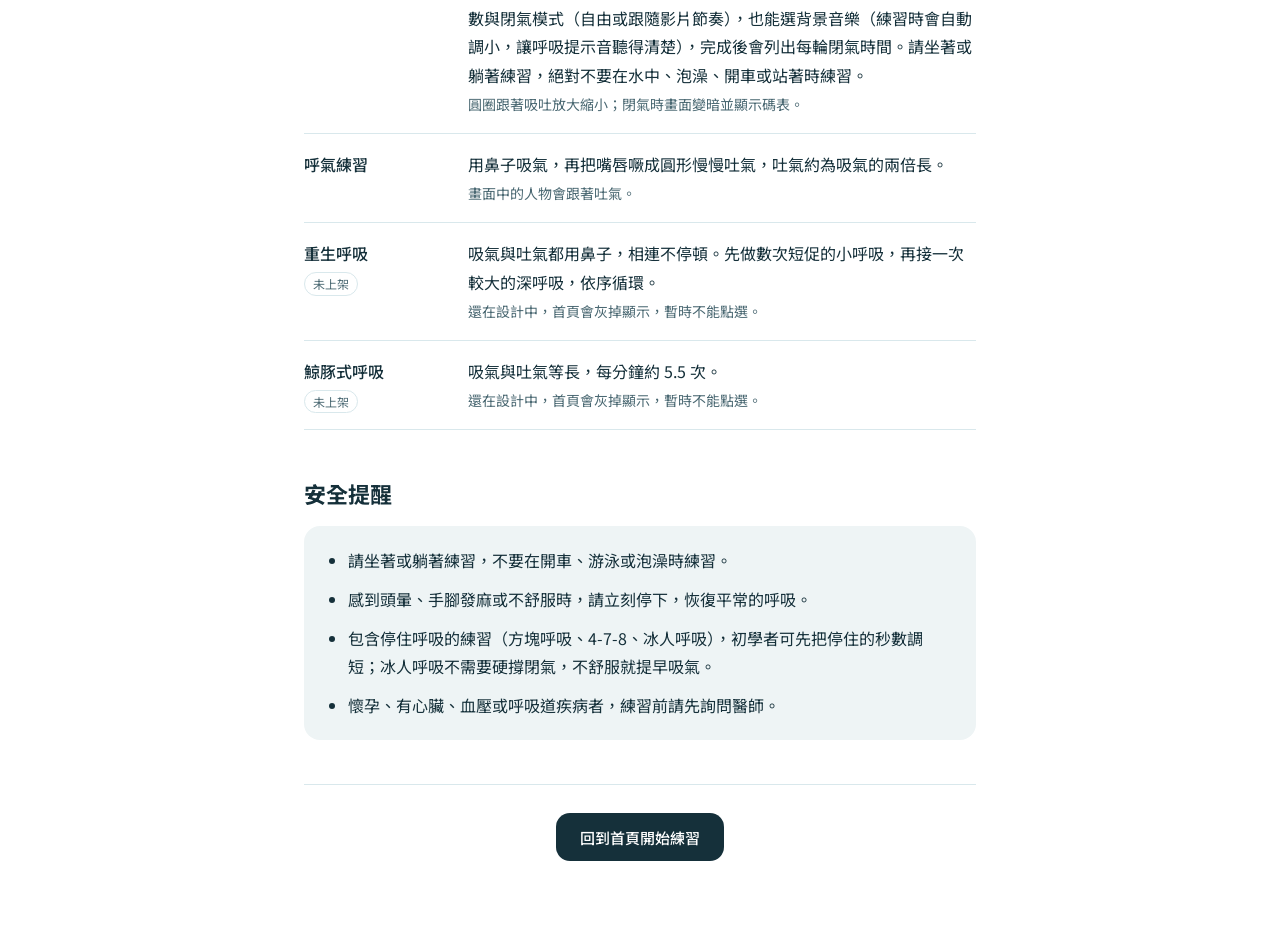
==== commit 821ea399: "說明頁改成圖解；諧振式呼吸可選兩種提示音 - 說明頁「開始一次練習」改成六個圖解步驟，說明寫在圖裡的說明框，練習畫面的圓點會繞著方框走；圖會跟著深淺色 - 說明頁拿掉開頭介紹、調整秒數與時間、音樂與提" ====
--- a/docs/help.html
+++ b/docs/help.html
@@ -4,7 +4,7 @@
 <meta charset="utf-8">
 <meta name="viewport" content="width=device-width, initial-scale=1">
 <title>如何使用 · 好好呼吸</title>
-<meta name="description" content="好好呼吸使用說明：如何開始練習、各練習的做法、調整秒數與時間、背景音樂與安全提醒。">
+<meta name="description" content="好好呼吸使用說明：用圖解帶你開始一次練習，以及各練習的做法和安全提醒。">
 <script>try{if((JSON.parse(localStorage.getItem('haohao-breath-settings'))||{}).theme==='dark')document.documentElement.dataset.theme='dark'}catch(e){}</script>
 <link rel="icon" href="favicon.ico" sizes="48x48">
 <link rel="icon" type="image/png" sizes="144x144" href="icons/favicon-144.png">
@@ -14,25 +14,20 @@
 <link rel="apple-touch-icon" href="icons/favicon.png">
 <link rel="preconnect" href="https://fonts.googleapis.com">
 <link rel="preconnect" href="https://fonts.gstatic.com" crossorigin>
-<link href="https://fonts.googleapis.com/css2?family=Noto+Sans+TC:wght@400;500;700&display=swap" rel="stylesheet">
+<link href="https://fonts.googleapis.com/css2?family=Noto+Sans+TC:wght@400;500;700&family=JetBrains+Mono:wght@400;700&display=swap" rel="stylesheet">
 <style>
-:root { --h0: #ffffff; --h1: #eef4f5; --h2: #15303a; --h3: #2f6475; --h7: #d9e8ec; --h13: #4a6872; }
-:root[data-theme="dark"] { --h0: #0d1b22; --h1: #152a33; --h2: #e6f1f4; --h3: #8fc3d3; --h7: #25404b; --h13: #a3bec7; }
+:root { --h0: #ffffff; --h1: #eef4f5; --h2: #15303a; --h3: #2f6475; --h4: #1f6f86; --h5: #5aaac0; --h7: #d9e8ec; --h8: #c9dde3; --h13: #4a6872; }
+:root[data-theme="dark"] { --h0: #0d1b22; --h1: #152a33; --h2: #e6f1f4; --h3: #8fc3d3; --h4: #7cc4da; --h5: #5aaac0; --h7: #25404b; --h8: #2c4a56; --h13: #a3bec7; }
 html { scroll-behavior: smooth; }
 body { margin: 0; background: var(--h0); font-family: 'Noto Sans TC', sans-serif; color: var(--h2); -webkit-font-smoothing: antialiased; }
 a { color: var(--h3); text-underline-offset: 3px; }
 a:hover { color: var(--h2); }
 
 header { border-bottom: 1px solid var(--h7); }
-.bar { max-width: 720px; margin: 0 auto; padding: 14px 24px; display: flex; justify-content: space-between; align-items: center; gap: 16px; }
+.bar { max-width: 720px; margin: 0 auto; padding: 14px 24px; min-height: 72px; box-sizing: border-box; display: flex; justify-content: space-between; align-items: center; gap: 16px; }
 .brand { font-size: 18px; font-weight: 500; letter-spacing: .3em; text-decoration: none; color: var(--h3); }
 .bar-right { display: flex; align-items: center; gap: 8px; }
 .bar-label { font-size: 14px; color: var(--h13); }
-.theme-btn {
-  width: 44px; height: 44px; border-radius: 50%; border: 1px solid var(--h7); background: transparent; color: var(--h3);
-  display: flex; align-items: center; justify-content: center; cursor: pointer; padding: 0;
-}
-.theme-btn svg { width: 20px; height: 20px; fill: none; stroke: currentColor; stroke-width: 1.6; stroke-linecap: round; stroke-linejoin: round; }
 
 article { max-width: 720px; margin: 0 auto; padding: 32px 24px 80px; box-sizing: border-box; line-height: 1.8; font-size: 16px; }
 .crumbs { display: flex; flex-wrap: wrap; gap: 6px; font-size: 13px; color: var(--h13); margin-bottom: 28px; }
@@ -40,10 +35,7 @@
 h1 { margin: 0 0 12px; font-size: 32px; font-weight: 700; line-height: 1.35; text-wrap: pretty; }
 h2 { margin: 0 0 12px; font-size: 22px; font-weight: 700; scroll-margin-top: 24px; }
 .updated { margin: 0 0 32px; font-size: 13px; color: var(--h13); }
-.lead { margin: 0 0 28px; text-wrap: pretty; }
 .box { background: var(--h1); border-radius: 16px; padding: 20px 24px; margin-bottom: 44px; }
-.toc-title { margin: 0 0 8px; font-size: 14px; font-weight: 500; }
-.toc { display: flex; flex-direction: column; gap: 4px; font-size: 15px; }
 .steps { margin: 0 0 44px; padding-left: 22px; display: flex; flex-direction: column; gap: 10px; }
 .steps.tight { margin-bottom: 20px; }
 .box .steps { margin: 0; padding-left: 20px; }
@@ -58,21 +50,38 @@
 .ex-anim { font-size: 14px; color: var(--h13); }
 .note { border: 1px solid var(--h7); border-radius: 16px; padding: 16px 20px; margin-bottom: 44px; font-size: 15px; }
 .note b { font-weight: 500; }
-.faq { display: flex; flex-direction: column; border-top: 1px solid var(--h7); margin-bottom: 56px; }
-.faq-item { border-bottom: 1px solid var(--h7); }
-.faq-q {
-  width: 100%; min-height: 56px; display: flex; justify-content: space-between; align-items: center; gap: 16px;
-  padding: 12px 0; border: none; background: none; font: inherit; font-size: 16px; font-weight: 500;
-  color: var(--h2); text-align: left; cursor: pointer;
-}
-.faq-sign { font-size: 20px; font-weight: 400; color: var(--h3); }
-.faq-a { margin: 0 0 16px; color: var(--h13); text-wrap: pretty; }
 .end { border-top: 1px solid var(--h7); padding-top: 28px; display: flex; flex-direction: column; align-items: center; gap: 14px; text-align: center; }
 .cta {
   display: inline-flex; align-items: center; height: 48px; padding: 0 24px; border-radius: 14px;
   background: var(--h2); color: var(--h0); text-decoration: none; font-size: 15px; font-weight: 500;
 }
 .cta:hover { color: var(--h0); }
+/* 本文內容：三個按鍵排成一排 */
+.toc-btns { display: grid; grid-template-columns: repeat(3, minmax(0, 1fr)); gap: 8px; margin-bottom: 44px; }
+.toc-btns a {
+  min-height: 52px; padding: 8px 6px; box-sizing: border-box; border-radius: 14px; border: 1px solid var(--h7); background: var(--h1);
+  color: var(--h2); font-size: 14px; font-weight: 500; line-height: 1.4; text-align: center; text-decoration: none;
+  display: flex; align-items: center; justify-content: center;
+}
+.toc-btns a:hover { color: var(--h3); }
+/* 圖解：開始一次練習。手指點的圈圈、試聽的聲波、圓點繞方框、文字和倒數跟著變 */
+.guide { display: flex; flex-direction: column; border-top: 1px solid var(--h7); margin-bottom: 44px; line-height: 1.5; }
+.rip { transform-box: fill-box; transform-origin: center; animation: rip 1.8s ease-out infinite; }
+.rip2 { animation-delay: .9s; }
+@keyframes rip { from { transform: scale(.5); opacity: .8; } to { transform: scale(1.9); opacity: 0; } }
+.wave { animation: wave 1.4s ease-in-out infinite; }
+@keyframes wave { 0%, 100% { opacity: .2; } 50% { opacity: 1; } }
+.walk { animation: walk 16s linear infinite; }
+@keyframes walk { 0% { transform: translate(50px, 210px); } 25% { transform: translate(50px, 110px); } 50% { transform: translate(150px, 110px); } 75% { transform: translate(150px, 210px); } 100% { transform: translate(50px, 210px); } }
+.lab { animation: show 16s step-end infinite; }
+@keyframes show { 0% { opacity: 1; } 25% { opacity: 0; } 100% { opacity: 0; } }
+.num { animation: show 4s step-end infinite; }
+@media (prefers-reduced-motion: reduce) {
+  .rip, .wave, .walk, .lab, .num { animation: none; }
+  .rip { opacity: 0; }
+  .walk { transform: translate(50px, 160px); }
+  .lab:not(:first-of-type), .num:not(:first-of-type) { opacity: 0; }
+}
 </style>
 </head>
 <body>
@@ -81,7 +90,6 @@
     <a class="brand" href="./">好好呼吸</a>
     <div class="bar-right">
       <span class="bar-label">說明中心</span>
-      <button class="theme-btn" id="themeBtn" aria-label="切換深淺色"><svg viewBox="0 0 24 24"><path id="themeIcon"></path></svg></button>
     </div>
   </div>
 </header>
@@ -89,29 +97,15 @@
 <article>
   <nav class="crumbs"><a href="./">好好呼吸</a><span>›</span><span>說明中心</span><span>›</span><span>開始使用</span></nav>
   <h1>如何使用</h1>
-  <p class="updated">更新於 2026 年 10 月 9 日</p>
-  <p class="lead">好好呼吸是一個免費的呼吸練習網站。選一種練習、設定節奏和時間，跟著畫面上的動畫與聲音呼吸即可。這篇文章說明每個步驟和各練習的做法。</p>
+  <p class="updated">更新於 2026 年 11 月 8 日</p>
+  <nav class="toc-btns" aria-label="本文內容">
+    <a href="#start">開始一次練習</a>
+    <a href="#exercises">各練習的做法</a>
+    <a href="#safety">安全提醒</a>
+  </nav>
 
-  <div class="box">
-    <p class="toc-title">本文內容</p>
-    <div class="toc">
-      <a href="#start">開始一次練習</a>
-      <a href="#exercises">各練習的做法</a>
-      <a href="#settings">調整秒數與時間</a>
-      <a href="#sound">音樂與提示聲</a>
-      <a href="#safety">安全提醒</a>
-      <a href="#faq">常見問題</a>
-    </div>
-  </div>
-
-  <h2 id="start">開始一次練習</h2>
-  <ol class="steps">
-    <li>在首頁點選想做的練習。</li>
-    <li>在設定頁調整每段呼吸的秒數，以及總練習長度。</li>
-    <li>選擇背景音樂（無、手碟、非洲鼓、雨聲、傍晚、藥師真言、營火、雷雨、貓咪呼嚕或楞嚴咒心）。</li>
-    <li>按「開始」，跟著畫面上的動畫吸氣、停住、吐氣。</li>
-    <li>時間到會自動結束，也可以隨時按返回離開。</li>
-  </ol>
+  <h2 id="start">圖解：開始一次練習</h2>
+  <div class="guide"><div style="display:flex;flex-direction:column;gap:14px;padding:22px 0;border-bottom:1px solid var(--h7,#d9e8ec)"><div style="display:flex;align-items:center;gap:10px"><span style="width:28px;height:28px;border-radius:50%;background:var(--h4,#1f6f86);color:var(--h0,#ffffff);font:700 14px 'JetBrains Mono',monospace;display:flex;align-items:center;justify-content:center;flex:none">1</span><h3 style="margin:0;font-size:19px;font-weight:700">選一種練習</h3></div><div style="width:100%;max-width:470px;align-self:center"><svg viewBox="0 0 380 400" width="100%" style="display:block;overflow:visible" role="img"><g transform="translate(90,10)"><rect x="4" y="4" width="192" height="372" rx="28" style="fill:var(--h0,#ffffff);stroke:var(--h8,#c9dde3);stroke-width:2"></rect><text x="100" y="52" style="font-family:'Noto Sans TC',system-ui,sans-serif;font-size:17px;font-weight:500;fill:var(--h3,#2f6475);letter-spacing:4px" text-anchor="middle">好好呼吸</text><text x="176" y="52" style="font-family:'Noto Sans TC',system-ui,sans-serif;font-size:16px;font-weight:700;fill:var(--h3,#2f6475);" text-anchor="middle">⋯</text><rect x="10" y="80" width="180" height="42" rx="10" style="fill:var(--h4,#1f6f86);fill-opacity:.08"></rect><g style="opacity:1"><line x1="14" y1="78" x2="186" y2="78" style="stroke:var(--h7,#d9e8ec)"></line><circle cx="34" cy="101" r="13" style="fill:var(--h1,#eef4f5)"></circle><path d="M16 4L27 10V22L16 28L5 22V10ZM5 10L16 16L27 10M16 16V28" transform="translate(26.0,93.0) scale(0.5)" style="fill:none;stroke:var(--h4,#1f6f86);stroke-width:2.4;stroke-linecap:round;stroke-linejoin:round"></path><text x="56" y="106" style="font-family:'Noto Sans TC',system-ui,sans-serif;font-size:13px;font-weight:300;fill:var(--h2,#15303a);" text-anchor="start">方塊呼吸</text><line x1="14" y1="124" x2="186" y2="124" style="stroke:var(--h7,#d9e8ec)"></line><circle cx="34" cy="147" r="13" style="fill:var(--h1,#eef4f5)"></circle><path d="M4 24C8 24 9 9 13 9H19C24 9 25 24 28 24" transform="translate(26.0,139.0) scale(0.5)" style="fill:none;stroke:var(--h4,#1f6f86);stroke-width:2.4;stroke-linecap:round;stroke-linejoin:round"></path><text x="56" y="152" style="font-family:'Noto Sans TC',system-ui,sans-serif;font-size:13px;font-weight:300;fill:var(--h2,#15303a);" text-anchor="start">4-7-8</text><line x1="14" y1="170" x2="186" y2="170" style="stroke:var(--h7,#d9e8ec)"></line><circle cx="34" cy="193" r="13" style="fill:var(--h1,#eef4f5)"></circle><path d="M3 16C7 6 11 6 16 16S25 26 29 16" transform="translate(26.0,185.0) scale(0.5)" style="fill:none;stroke:var(--h4,#1f6f86);stroke-width:2.4;stroke-linecap:round;stroke-linejoin:round"></path><text x="56" y="198" style="font-family:'Noto Sans TC',system-ui,sans-serif;font-size:13px;font-weight:300;fill:var(--h2,#15303a);" text-anchor="start">諧振式呼吸</text><line x1="14" y1="216" x2="186" y2="216" style="stroke:var(--h7,#d9e8ec)"></line><circle cx="34" cy="239" r="13" style="fill:var(--h1,#eef4f5)"></circle><path d="M14.5 4C14.5 9.5 13.5 13.5 10.5 17C7.5 20.5 8 24.5 11.5 25C13.2 25.2 14 23.8 16 23.8S18.8 25.2 20.5 25C24 24.5 24.5 20.5 21.5 17.5" transform="translate(26.0,231.0) scale(0.5)" style="fill:none;stroke:var(--h4,#1f6f86);stroke-width:2.4;stroke-linecap:round;stroke-linejoin:round"></path><text x="56" y="244" style="font-family:'Noto Sans TC',system-ui,sans-serif;font-size:13px;font-weight:300;fill:var(--h2,#15303a);" text-anchor="start">鼻孔交替呼吸</text><line x1="14" y1="262" x2="186" y2="262" style="stroke:var(--h7,#d9e8ec)"></line><circle cx="34" cy="285" r="13" style="fill:var(--h1,#eef4f5)"></circle><path d="M16 4V28M5.6 10L26.4 22M5.6 22L26.4 10" transform="translate(26.0,277.0) scale(0.5)" style="fill:none;stroke:var(--h4,#1f6f86);stroke-width:2.4;stroke-linecap:round;stroke-linejoin:round"></path><text x="56" y="290" style="font-family:'Noto Sans TC',system-ui,sans-serif;font-size:13px;font-weight:300;fill:var(--h2,#15303a);" text-anchor="start">冰人呼吸</text><line x1="14" y1="308" x2="186" y2="308" style="stroke:var(--h7,#d9e8ec)"></line><circle cx="34" cy="331" r="13" style="fill:var(--h1,#eef4f5)"></circle><path d="M4 11H19C22 11 23 7 20 6M4 16H25C28 16 29 20 26 21.5M4 21H15" transform="translate(26.0,323.0) scale(0.5)" style="fill:none;stroke:var(--h4,#1f6f86);stroke-width:2.4;stroke-linecap:round;stroke-linejoin:round"></path><text x="56" y="336" style="font-family:'Noto Sans TC',system-ui,sans-serif;font-size:13px;font-weight:300;fill:var(--h2,#15303a);" text-anchor="start">呼氣練習</text><line x1="14" y1="354" x2="186" y2="354" style="stroke:var(--h7,#d9e8ec)"></line></g><circle cx="150" cy="101" r="14" class="rip" style="fill:none;stroke:var(--h4,#1f6f86);stroke-width:2"></circle><circle cx="150" cy="101" r="14" class="rip rip2" style="fill:none;stroke:var(--h4,#1f6f86);stroke-width:2"></circle><circle cx="150" cy="101" r="7" style="fill:var(--h4,#1f6f86);fill-opacity:.85;stroke:var(--h0,#ffffff);stroke-width:2"></circle></g></svg></div></div><div style="display:flex;flex-direction:column;gap:14px;padding:22px 0;border-bottom:1px solid var(--h7,#d9e8ec)"><div style="display:flex;align-items:center;gap:10px"><span style="width:28px;height:28px;border-radius:50%;background:var(--h4,#1f6f86);color:var(--h0,#ffffff);font:700 14px 'JetBrains Mono',monospace;display:flex;align-items:center;justify-content:center;flex:none">2</span><h3 style="margin:0;font-size:19px;font-weight:700">調整秒數和時間</h3></div><div style="width:100%;max-width:470px;align-self:center"><svg viewBox="0 0 380 400" width="100%" style="display:block;overflow:visible" role="img"><g transform="translate(90,10)"><rect x="4" y="4" width="192" height="372" rx="28" style="fill:var(--h0,#ffffff);stroke:var(--h8,#c9dde3);stroke-width:2"></rect><text x="18" y="34" style="font-family:'Noto Sans TC',system-ui,sans-serif;font-size:10px;font-weight:400;fill:var(--h13,#4a6872);" text-anchor="start">← 返回</text><text x="18" y="62" style="font-family:'Noto Sans TC',system-ui,sans-serif;font-size:17px;font-weight:700;fill:var(--h2,#15303a);" text-anchor="start">方塊呼吸</text><text x="18" y="79" style="font-family:'Noto Sans TC',system-ui,sans-serif;font-size:8.5px;font-weight:400;fill:var(--h13,#4a6872);" text-anchor="start">吸氣、閉氣、吐氣、閉氣，各段等長。</text><text x="18" y="104" style="font-family:'Noto Sans TC',system-ui,sans-serif;font-size:9.5px;font-weight:500;fill:var(--h3,#2f6475);" text-anchor="start">每段秒數</text><rect x="12" y="112" width="176" height="152" rx="12" style="fill:var(--h0,#ffffff);stroke:var(--h7,#d9e8ec)"></rect><text x="24" y="135" style="font-family:'Noto Sans TC',system-ui,sans-serif;font-size:10px;font-weight:400;fill:var(--h2,#15303a);" text-anchor="start">吸氣</text><circle cx="122" cy="131" r="11" style="fill:var(--h0,#ffffff);stroke:var(--h7,#d9e8ec)"></circle><text x="122" y="135" style="font-family:'Noto Sans TC',system-ui,sans-serif;font-size:12px;font-weight:500;fill:var(--h4,#1f6f86);" text-anchor="middle">−</text><text x="148" y="135" style="font-family:'Noto Sans TC',system-ui,sans-serif;font-size:11px;font-weight:500;fill:var(--h2,#15303a);" text-anchor="middle">4 秒</text><circle cx="174" cy="131" r="11" style="fill:var(--h0,#ffffff);stroke:var(--h7,#d9e8ec)"></circle><text x="174" y="135" style="font-family:'Noto Sans TC',system-ui,sans-serif;font-size:12px;font-weight:500;fill:var(--h4,#1f6f86);" text-anchor="middle">+</text><line x1="24" y1="150" x2="180" y2="150" style="stroke:var(--h7,#d9e8ec)"></line><text x="24" y="173" style="font-family:'Noto Sans TC',system-ui,sans-serif;font-size:10px;font-weight:400;fill:var(--h2,#15303a);" text-anchor="start">吸氣後閉氣</text><circle cx="122" cy="169" r="11" style="fill:var(--h0,#ffffff);stroke:var(--h7,#d9e8ec)"></circle><text x="122" y="173" style="font-family:'Noto Sans TC',system-ui,sans-serif;font-size:12px;font-weight:500;fill:var(--h4,#1f6f86);" text-anchor="middle">−</text><text x="148" y="173" style="font-family:'Noto Sans TC',system-ui,sans-serif;font-size:11px;font-weight:500;fill:var(--h2,#15303a);" text-anchor="middle">4 秒</text><circle cx="174" cy="169" r="11" style="fill:var(--h0,#ffffff);stroke:var(--h7,#d9e8ec)"></circle><text x="174" y="173" style="font-family:'Noto Sans TC',system-ui,sans-serif;font-size:12px;font-weight:500;fill:var(--h4,#1f6f86);" text-anchor="middle">+</text><line x1="24" y1="188" x2="180" y2="188" style="stroke:var(--h7,#d9e8ec)"></line><text x="24" y="211" style="font-family:'Noto Sans TC',system-ui,sans-serif;font-size:10px;font-weight:400;fill:var(--h2,#15303a);" text-anchor="start">吐氣</text><circle cx="122" cy="207" r="11" style="fill:var(--h0,#ffffff);stroke:var(--h7,#d9e8ec)"></circle><text x="122" y="211" style="font-family:'Noto Sans TC',system-ui,sans-serif;font-size:12px;font-weight:500;fill:var(--h4,#1f6f86);" text-anchor="middle">−</text><text x="148" y="211" style="font-family:'Noto Sans TC',system-ui,sans-serif;font-size:11px;font-weight:500;fill:var(--h2,#15303a);" text-anchor="middle">4 秒</text><circle cx="174" cy="207" r="11" style="fill:var(--h0,#ffffff);stroke:var(--h7,#d9e8ec)"></circle><text x="174" y="211" style="font-family:'Noto Sans TC',system-ui,sans-serif;font-size:12px;font-weight:500;fill:var(--h4,#1f6f86);" text-anchor="middle">+</text><line x1="24" y1="226" x2="180" y2="226" style="stroke:var(--h7,#d9e8ec)"></line><text x="24" y="249" style="font-family:'Noto Sans TC',system-ui,sans-serif;font-size:10px;font-weight:400;fill:var(--h2,#15303a);" text-anchor="start">吐氣後閉氣</text><circle cx="122" cy="245" r="11" style="fill:var(--h0,#ffffff);stroke:var(--h7,#d9e8ec)"></circle><text x="122" y="249" style="font-family:'Noto Sans TC',system-ui,sans-serif;font-size:12px;font-weight:500;fill:var(--h4,#1f6f86);" text-anchor="middle">−</text><text x="148" y="249" style="font-family:'Noto Sans TC',system-ui,sans-serif;font-size:11px;font-weight:500;fill:var(--h2,#15303a);" text-anchor="middle">4 秒</text><circle cx="174" cy="245" r="11" style="fill:var(--h0,#ffffff);stroke:var(--h7,#d9e8ec)"></circle><text x="174" y="249" style="font-family:'Noto Sans TC',system-ui,sans-serif;font-size:12px;font-weight:500;fill:var(--h4,#1f6f86);" text-anchor="middle">+</text><text x="18" y="290" style="font-family:'Noto Sans TC',system-ui,sans-serif;font-size:9.5px;font-weight:500;fill:var(--h3,#2f6475);" text-anchor="start">總練習長度</text><text x="182" y="290" style="font-family:'Noto Sans TC',system-ui,sans-serif;font-size:11px;font-weight:500;fill:var(--h2,#15303a);" text-anchor="end">3 分鐘</text><rect x="12" y="298" width="176" height="52" rx="12" style="fill:var(--h0,#ffffff);stroke:var(--h7,#d9e8ec)"></rect><line x1="26" y1="318" x2="174" y2="318" style="stroke:var(--h7,#d9e8ec);stroke-width:3;stroke-linecap:round"></line><line x1="26" y1="318" x2="58" y2="318" style="stroke:var(--h5,#5aaac0);stroke-width:3;stroke-linecap:round"></line><circle cx="58" cy="318" r="8" style="fill:var(--h0,#ffffff);stroke:var(--h4,#1f6f86);stroke-width:2"></circle><text x="28" y="340" style="font-family:'Noto Sans TC',system-ui,sans-serif;font-size:7.5px;font-weight:400;fill:var(--h13,#4a6872);font-family:'JetBrains Mono',monospace" text-anchor="middle">1</text><text x="77" y="340" style="font-family:'Noto Sans TC',system-ui,sans-serif;font-size:7.5px;font-weight:400;fill:var(--h13,#4a6872);font-family:'JetBrains Mono',monospace" text-anchor="middle">10</text><text x="126" y="340" style="font-family:'Noto Sans TC',system-ui,sans-serif;font-size:7.5px;font-weight:400;fill:var(--h13,#4a6872);font-family:'JetBrains Mono',monospace" text-anchor="middle">20</text><text x="172" y="340" style="font-family:'Noto Sans TC',system-ui,sans-serif;font-size:7.5px;font-weight:400;fill:var(--h13,#4a6872);font-family:'JetBrains Mono',monospace" text-anchor="middle">30</text><circle cx="174" cy="131" r="14" class="rip" style="fill:none;stroke:var(--h4,#1f6f86);stroke-width:2"></circle><circle cx="174" cy="131" r="14" class="rip rip2" style="fill:none;stroke:var(--h4,#1f6f86);stroke-width:2"></circle><circle cx="174" cy="131" r="7" style="fill:var(--h4,#1f6f86);fill-opacity:.85;stroke:var(--h0,#ffffff);stroke-width:2"></circle></g><rect x="0" y="112" width="100.5" height="46" rx="9" style="fill:var(--h0,#ffffff);stroke:var(--h4,#1f6f86);stroke-width:1.3;filter:drop-shadow(0 3px 6px rgba(21,48,58,.12))"></rect><text x="10" y="133" style="font-family:'Noto Sans TC',system-ui,sans-serif;font-size:11.5px;font-weight:500;fill:var(--h2,#15303a);" text-anchor="start">設定會自動記住</text><text x="10" y="149" style="font-family:'Noto Sans TC',system-ui,sans-serif;font-size:11.5px;font-weight:500;fill:var(--h2,#15303a);" text-anchor="start">下次不用重設</text><line x1="89.0" y1="324" x2="148" y2="328" style="stroke:var(--h4,#1f6f86);stroke-width:1.3"></line><circle cx="148" cy="328" r="3.2" style="fill:var(--h4,#1f6f86)"></circle><rect x="0" y="286" width="89.0" height="46" rx="9" style="fill:var(--h0,#ffffff);stroke:var(--h4,#1f6f86);stroke-width:1.3;filter:drop-shadow(0 3px 6px rgba(21,48,58,.12))"></rect><text x="10" y="307" style="font-family:'Noto Sans TC',system-ui,sans-serif;font-size:11.5px;font-weight:500;fill:var(--h2,#15303a);" text-anchor="start">拖動滑桿，</text><text x="10" y="323" style="font-family:'Noto Sans TC',system-ui,sans-serif;font-size:11.5px;font-weight:500;fill:var(--h2,#15303a);" text-anchor="start">選要練幾分鐘</text><line x1="279.5" y1="198" x2="264" y2="179" style="stroke:var(--h4,#1f6f86);stroke-width:1.3"></line><circle cx="264" cy="179" r="3.2" style="fill:var(--h4,#1f6f86)"></circle><rect x="279.5" y="190" width="100.5" height="46" rx="9" style="fill:var(--h0,#ffffff);stroke:var(--h4,#1f6f86);stroke-width:1.3;filter:drop-shadow(0 3px 6px rgba(21,48,58,.12))"></rect><text x="289.5" y="211" style="font-family:'Noto Sans TC',system-ui,sans-serif;font-size:11.5px;font-weight:500;fill:var(--h2,#15303a);" text-anchor="start">按「−」「＋」</text><text x="289.5" y="227" style="font-family:'Noto Sans TC',system-ui,sans-serif;font-size:11.5px;font-weight:500;fill:var(--h2,#15303a);" text-anchor="start">調整每段幾秒</text></svg></div></div><div style="display:flex;flex-direction:column;gap:14px;padding:22px 0;border-bottom:1px solid var(--h7,#d9e8ec)"><div style="display:flex;align-items:center;gap:10px"><span style="width:28px;height:28px;border-radius:50%;background:var(--h4,#1f6f86);color:var(--h0,#ffffff);font:700 14px 'JetBrains Mono',monospace;display:flex;align-items:center;justify-content:center;flex:none">3</span><h3 style="margin:0;font-size:19px;font-weight:700">選音樂和提示音，按開始</h3></div><div style="width:100%;max-width:470px;align-self:center"><svg viewBox="0 0 380 400" width="100%" style="display:block;overflow:visible" role="img"><g transform="translate(90,10)"><rect x="4" y="4" width="192" height="372" rx="28" style="fill:var(--h0,#ffffff);stroke:var(--h8,#c9dde3);stroke-width:2"></rect><text x="18" y="40" style="font-family:'Noto Sans TC',system-ui,sans-serif;font-size:9.5px;font-weight:500;fill:var(--h3,#2f6475);" text-anchor="start">背景音樂</text><rect x="12" y="50" width="56" height="28" rx="9" style="fill:var(--h2,#15303a);stroke:var(--h2,#15303a)"></rect><text x="40" y="68" style="font-family:'Noto Sans TC',system-ui,sans-serif;font-size:9.5px;font-weight:500;fill:var(--h0,#ffffff);" text-anchor="middle">無</text><rect x="72" y="50" width="56" height="28" rx="9" style="fill:var(--h0,#ffffff);stroke:var(--h7,#d9e8ec)"></rect><text x="100" y="68" style="font-family:'Noto Sans TC',system-ui,sans-serif;font-size:9.5px;font-weight:500;fill:var(--h2,#15303a);" text-anchor="middle">手碟</text><rect x="132" y="50" width="56" height="28" rx="9" style="fill:var(--h0,#ffffff);stroke:var(--h7,#d9e8ec)"></rect><text x="160" y="68" style="font-family:'Noto Sans TC',system-ui,sans-serif;font-size:9.5px;font-weight:500;fill:var(--h2,#15303a);" text-anchor="middle">非洲鼓</text><rect x="12" y="84" width="56" height="28" rx="9" style="fill:var(--h0,#ffffff);stroke:var(--h7,#d9e8ec)"></rect><text x="40" y="102" style="font-family:'Noto Sans TC',system-ui,sans-serif;font-size:9.5px;font-weight:500;fill:var(--h2,#15303a);" text-anchor="middle">雨聲</text><rect x="72" y="84" width="56" height="28" rx="9" style="fill:var(--h0,#ffffff);stroke:var(--h7,#d9e8ec)"></rect><text x="100" y="102" style="font-family:'Noto Sans TC',system-ui,sans-serif;font-size:9.5px;font-weight:500;fill:var(--h2,#15303a);" text-anchor="middle">傍晚</text><rect x="132" y="84" width="56" height="28" rx="9" style="fill:var(--h0,#ffffff);stroke:var(--h7,#d9e8ec)"></rect><text x="160" y="102" style="font-family:'Noto Sans TC',system-ui,sans-serif;font-size:8.5px;font-weight:500;fill:var(--h2,#15303a);" text-anchor="middle">藥師真言</text><rect x="12" y="118" width="56" height="28" rx="9" style="fill:var(--h0,#ffffff);stroke:var(--h7,#d9e8ec)"></rect><text x="40" y="136" style="font-family:'Noto Sans TC',system-ui,sans-serif;font-size:9.5px;font-weight:500;fill:var(--h2,#15303a);" text-anchor="middle">營火</text><rect x="72" y="118" width="56" height="28" rx="9" style="fill:var(--h0,#ffffff);stroke:var(--h7,#d9e8ec)"></rect><text x="100" y="136" style="font-family:'Noto Sans TC',system-ui,sans-serif;font-size:9.5px;font-weight:500;fill:var(--h2,#15303a);" text-anchor="middle">雷雨</text><rect x="132" y="118" width="56" height="28" rx="9" style="fill:var(--h0,#ffffff);stroke:var(--h7,#d9e8ec)"></rect><text x="160" y="136" style="font-family:'Noto Sans TC',system-ui,sans-serif;font-size:8.5px;font-weight:500;fill:var(--h2,#15303a);" text-anchor="middle">貓咪呼嚕</text><rect x="12" y="152" width="56" height="28" rx="9" style="fill:#fbeee0;stroke:#e9c9a3"></rect><text x="40" y="170" style="font-family:'Noto Sans TC',system-ui,sans-serif;font-size:8px;font-weight:500;fill:#9a5a1c;" text-anchor="middle">＋ 上傳錄音</text><text x="18" y="212" style="font-family:'Noto Sans TC',system-ui,sans-serif;font-size:9.5px;font-weight:500;fill:var(--h3,#2f6475);" text-anchor="start">提示音</text><rect x="12" y="222" width="56" height="30" rx="9" style="fill:var(--h2,#15303a);stroke:var(--h2,#15303a)"></rect><text x="40" y="241" style="font-family:'Noto Sans TC',system-ui,sans-serif;font-size:10px;font-weight:500;fill:var(--h0,#ffffff);" text-anchor="middle">鈴聲</text><rect x="72" y="222" width="56" height="30" rx="9" style="fill:var(--h0,#ffffff);stroke:var(--h7,#d9e8ec)"></rect><text x="100" y="241" style="font-family:'Noto Sans TC',system-ui,sans-serif;font-size:10px;font-weight:500;fill:var(--h2,#15303a);" text-anchor="middle">舌鼓</text><path d="M134 230L140 230L146 225V249L140 244L134 244Z" style="fill:var(--h4,#1f6f86)"></path><path d="M150 231Q154 237 150 243" class="wave" style="fill:none;stroke:var(--h4,#1f6f86);stroke-width:1.8;stroke-linecap:round;animation-delay:0.0s"></path><path d="M155 229Q160 237 155 245" class="wave" style="fill:none;stroke:var(--h4,#1f6f86);stroke-width:1.8;stroke-linecap:round;animation-delay:0.25s"></path><path d="M160 227Q166 237 160 247" class="wave" style="fill:none;stroke:var(--h4,#1f6f86);stroke-width:1.8;stroke-linecap:round;animation-delay:0.5s"></path><rect x="12" y="318" width="176" height="40" rx="12" style="fill:var(--h2,#15303a)"></rect><text x="100" y="343" style="font-family:'Noto Sans TC',system-ui,sans-serif;font-size:12px;font-weight:500;fill:var(--h0,#ffffff);" text-anchor="middle">開始 · 3 分鐘</text><circle cx="164" cy="338" r="14" class="rip" style="fill:none;stroke:var(--h4,#1f6f86);stroke-width:2"></circle><circle cx="164" cy="338" r="14" class="rip rip2" style="fill:none;stroke:var(--h4,#1f6f86);stroke-width:2"></circle><circle cx="164" cy="338" r="7" style="fill:var(--h4,#1f6f86);fill-opacity:.85;stroke:var(--h0,#ffffff);stroke-width:2"></circle></g><line x1="100.5" y1="172" x2="102" y2="176" style="stroke:var(--h4,#1f6f86);stroke-width:1.3"></line><circle cx="102" cy="176" r="3.2" style="fill:var(--h4,#1f6f86)"></circle><rect x="0" y="118" width="100.5" height="62" rx="9" style="fill:var(--h0,#ffffff);stroke:var(--h4,#1f6f86);stroke-width:1.3;filter:drop-shadow(0 3px 6px rgba(21,48,58,.12))"></rect><text x="10" y="139" style="font-family:'Noto Sans TC',system-ui,sans-serif;font-size:11.5px;font-weight:500;fill:var(--h2,#15303a);" text-anchor="start">選喜歡的音樂，</text><text x="10" y="155" style="font-family:'Noto Sans TC',system-ui,sans-serif;font-size:11.5px;font-weight:500;fill:var(--h2,#15303a);" text-anchor="start">或上傳自己</text><text x="10" y="171" style="font-family:'Noto Sans TC',system-ui,sans-serif;font-size:11.5px;font-weight:500;fill:var(--h2,#15303a);" text-anchor="start">想聽的音樂</text><line x1="314.0" y1="260" x2="214" y2="260" style="stroke:var(--h4,#1f6f86);stroke-width:1.3"></line><circle cx="214" cy="260" r="3.2" style="fill:var(--h4,#1f6f86)"></circle><rect x="314.0" y="238" width="66.0" height="46" rx="9" style="fill:var(--h0,#ffffff);stroke:var(--h4,#1f6f86);stroke-width:1.3;filter:drop-shadow(0 3px 6px rgba(21,48,58,.12))"></rect><text x="324.0" y="259" style="font-family:'Noto Sans TC',system-ui,sans-serif;font-size:11.5px;font-weight:500;fill:var(--h2,#15303a);" text-anchor="start">點一下</text><text x="324.0" y="275" style="font-family:'Noto Sans TC',system-ui,sans-serif;font-size:11.5px;font-weight:500;fill:var(--h2,#15303a);" text-anchor="start">就能試聽</text><line x1="302.5" y1="336" x2="270" y2="340" style="stroke:var(--h4,#1f6f86);stroke-width:1.3"></line><circle cx="270" cy="340" r="3.2" style="fill:var(--h4,#1f6f86)"></circle><rect x="302.5" y="298" width="77.5" height="46" rx="9" style="fill:var(--h0,#ffffff);stroke:var(--h4,#1f6f86);stroke-width:1.3;filter:drop-shadow(0 3px 6px rgba(21,48,58,.12))"></rect><text x="312.5" y="319" style="font-family:'Noto Sans TC',system-ui,sans-serif;font-size:11.5px;font-weight:500;fill:var(--h2,#15303a);" text-anchor="start">選好後</text><text x="312.5" y="335" style="font-family:'Noto Sans TC',system-ui,sans-serif;font-size:11.5px;font-weight:500;fill:var(--h2,#15303a);" text-anchor="start">按這裡開始</text></svg></div></div><div style="display:flex;flex-direction:column;gap:14px;padding:22px 0;border-bottom:1px solid var(--h7,#d9e8ec)"><div style="display:flex;align-items:center;gap:10px"><span style="width:28px;height:28px;border-radius:50%;background:var(--h4,#1f6f86);color:var(--h0,#ffffff);font:700 14px 'JetBrains Mono',monospace;display:flex;align-items:center;justify-content:center;flex:none">4</span><h3 style="margin:0;font-size:19px;font-weight:700">跟著圓點呼吸</h3></div><div style="width:100%;max-width:470px;align-self:center"><svg viewBox="0 0 380 400" width="100%" style="display:block;overflow:visible" role="img"><g transform="translate(90,10)"><rect x="4" y="4" width="192" height="372" rx="28" style="fill:var(--h0,#ffffff);stroke:var(--h8,#c9dde3);stroke-width:2"></rect><text x="18" y="38" style="font-family:'Noto Sans TC',system-ui,sans-serif;font-size:10.5px;font-weight:500;fill:var(--h2,#15303a);" text-anchor="start">方塊呼吸</text><text x="182" y="38" style="font-family:'Noto Sans TC',system-ui,sans-serif;font-size:10.5px;font-weight:400;fill:var(--h3,#2f6475);font-family:'JetBrains Mono',monospace" text-anchor="end">剩 2:48</text><rect x="18" y="48" width="164" height="3" rx="1.5" style="fill:var(--h7,#d9e8ec)"></rect><rect x="18" y="48" width="62" height="3" rx="1.5" style="fill:var(--h5,#5aaac0)"></rect><rect x="50" y="110" width="100" height="100" rx="4" style="fill:none;stroke:var(--h7,#d9e8ec);stroke-width:2"></rect><path d="M38 190V130M34 136L38 130L42 136" style="fill:none;stroke:var(--h4,#1f6f86);stroke-width:1.6;stroke-linecap:round;stroke-linejoin:round"></path><text x="30" y="164" style="font-family:'Noto Sans TC',system-ui,sans-serif;font-size:9.5px;font-weight:700;fill:var(--h4,#1f6f86);" text-anchor="end">吸氣</text><path d="M70 98H130M124 94L130 98L124 102" style="fill:none;stroke:var(--h4,#1f6f86);stroke-width:1.6;stroke-linecap:round;stroke-linejoin:round"></path><text x="100" y="91" style="font-family:'Noto Sans TC',system-ui,sans-serif;font-size:9.5px;font-weight:700;fill:var(--h4,#1f6f86);" text-anchor="middle">閉氣</text><path d="M162 130V190M158 184L162 190L166 184" style="fill:none;stroke:var(--h4,#1f6f86);stroke-width:1.6;stroke-linecap:round;stroke-linejoin:round"></path><text x="170" y="164" style="font-family:'Noto Sans TC',system-ui,sans-serif;font-size:9.5px;font-weight:700;fill:var(--h4,#1f6f86);" text-anchor="start">吐氣</text><path d="M130 222H70M76 218L70 222L76 226" style="fill:none;stroke:var(--h4,#1f6f86);stroke-width:1.6;stroke-linecap:round;stroke-linejoin:round"></path><text x="100" y="237" style="font-family:'Noto Sans TC',system-ui,sans-serif;font-size:9.5px;font-weight:700;fill:var(--h4,#1f6f86);" text-anchor="middle">閉氣</text><circle r="8" class="walk" style="fill:var(--h5,#5aaac0);stroke:var(--h0,#ffffff);stroke-width:2"></circle><text x="100" y="272" class="lab" style="font-family:'Noto Sans TC',system-ui,sans-serif;font-size:13px;font-weight:500;fill:var(--h2,#15303a);animation-delay:0s" text-anchor="middle">吸氣</text><text x="100" y="272" class="lab" style="font-family:'Noto Sans TC',system-ui,sans-serif;font-size:13px;font-weight:500;fill:var(--h2,#15303a);animation-delay:-12s" text-anchor="middle">閉氣</text><text x="100" y="272" class="lab" style="font-family:'Noto Sans TC',system-ui,sans-serif;font-size:13px;font-weight:500;fill:var(--h2,#15303a);animation-delay:-8s" text-anchor="middle">吐氣</text><text x="100" y="272" class="lab" style="font-family:'Noto Sans TC',system-ui,sans-serif;font-size:13px;font-weight:500;fill:var(--h2,#15303a);animation-delay:-4s" text-anchor="middle">閉氣</text><text x="100" y="302" class="num" style="font-family:'JetBrains Mono',monospace;font-size:24px;fill:var(--h4,#1f6f86);animation-delay:0s" text-anchor="middle">4</text><text x="100" y="302" class="num" style="font-family:'JetBrains Mono',monospace;font-size:24px;fill:var(--h4,#1f6f86);animation-delay:-3s" text-anchor="middle">3</text><text x="100" y="302" class="num" style="font-family:'JetBrains Mono',monospace;font-size:24px;fill:var(--h4,#1f6f86);animation-delay:-2s" text-anchor="middle">2</text><text x="100" y="302" class="num" style="font-family:'JetBrains Mono',monospace;font-size:24px;fill:var(--h4,#1f6f86);animation-delay:-1s" text-anchor="middle">1</text><rect x="12" y="326" width="176" height="36" rx="12" style="fill:var(--h0,#ffffff);stroke:var(--h7,#d9e8ec)"></rect><text x="100" y="348" style="font-family:'Noto Sans TC',system-ui,sans-serif;font-size:11px;font-weight:500;fill:var(--h2,#15303a);" text-anchor="middle">停止</text></g><line x1="291.0" y1="36" x2="274" y2="44" style="stroke:var(--h4,#1f6f86);stroke-width:1.3"></line><circle cx="274" cy="44" r="3.2" style="fill:var(--h4,#1f6f86)"></circle><rect x="291.0" y="14" width="89.0" height="30" rx="9" style="fill:var(--h0,#ffffff);stroke:var(--h4,#1f6f86);stroke-width:1.3;filter:drop-shadow(0 3px 6px rgba(21,48,58,.12))"></rect><text x="301.0" y="35" style="font-family:'Noto Sans TC',system-ui,sans-serif;font-size:11.5px;font-weight:500;fill:var(--h2,#15303a);" text-anchor="start">還剩多少時間</text><line x1="291.0" y1="138" x2="244" y2="138" style="stroke:var(--h4,#1f6f86);stroke-width:1.3"></line><circle cx="244" cy="138" r="3.2" style="fill:var(--h4,#1f6f86)"></circle><rect x="291.0" y="120" width="89.0" height="46" rx="9" style="fill:var(--h0,#ffffff);stroke:var(--h4,#1f6f86);stroke-width:1.3;filter:drop-shadow(0 3px 6px rgba(21,48,58,.12))"></rect><text x="301.0" y="141" style="font-family:'Noto Sans TC',system-ui,sans-serif;font-size:11.5px;font-weight:500;fill:var(--h2,#15303a);" text-anchor="start">圓點走到哪邊</text><text x="301.0" y="157" style="font-family:'Noto Sans TC',system-ui,sans-serif;font-size:11.5px;font-weight:500;fill:var(--h2,#15303a);" text-anchor="start">就做那個動作</text><line x1="77.5" y1="354" x2="150" y2="354" style="stroke:var(--h4,#1f6f86);stroke-width:1.3"></line><circle cx="150" cy="354" r="3.2" style="fill:var(--h4,#1f6f86)"></circle><rect x="0" y="340" width="77.5" height="46" rx="9" style="fill:var(--h0,#ffffff);stroke:var(--h4,#1f6f86);stroke-width:1.3;filter:drop-shadow(0 3px 6px rgba(21,48,58,.12))"></rect><text x="10" y="361" style="font-family:'Noto Sans TC',system-ui,sans-serif;font-size:11.5px;font-weight:500;fill:var(--h2,#15303a);" text-anchor="start">想提早結束</text><text x="10" y="377" style="font-family:'Noto Sans TC',system-ui,sans-serif;font-size:11.5px;font-weight:500;fill:var(--h2,#15303a);" text-anchor="start">就按停止</text></svg></div></div><div style="display:flex;flex-direction:column;gap:14px;padding:22px 0;border-bottom:1px solid var(--h7,#d9e8ec)"><div style="display:flex;align-items:center;gap:10px"><span style="width:28px;height:28px;border-radius:50%;background:var(--h4,#1f6f86);color:var(--h0,#ffffff);font:700 14px 'JetBrains Mono',monospace;display:flex;align-items:center;justify-content:center;flex:none">5</span><h3 style="margin:0;font-size:19px;font-weight:700">時間到自動結束</h3></div><div style="width:100%;max-width:470px;align-self:center"><svg viewBox="0 0 380 400" width="100%" style="display:block;overflow:visible" role="img"><g transform="translate(90,10)"><rect x="4" y="4" width="192" height="372" rx="28" style="fill:var(--h0,#ffffff);stroke:var(--h8,#c9dde3);stroke-width:2"></rect><circle cx="100" cy="118" r="28" style="fill:var(--h4,#1f6f86);fill-opacity:.12"></circle><path d="M86 118L96 128L115 108" style="fill:none;stroke:var(--h4,#1f6f86);stroke-width:4;stroke-linecap:round;stroke-linejoin:round"></path><text x="100" y="184" style="font-family:'Noto Sans TC',system-ui,sans-serif;font-size:19px;font-weight:700;fill:var(--h2,#15303a);" text-anchor="middle">完成</text><text x="100" y="216" style="font-family:'Noto Sans TC',system-ui,sans-serif;font-size:22px;font-weight:400;fill:var(--h4,#1f6f86);font-family:'JetBrains Mono',monospace" text-anchor="middle">3:00</text><text x="100" y="238" style="font-family:'Noto Sans TC',system-ui,sans-serif;font-size:10px;font-weight:400;fill:var(--h13,#4a6872);" text-anchor="middle">方塊呼吸</text><rect x="12" y="280" width="176" height="38" rx="12" style="fill:var(--h2,#15303a)"></rect><text x="100" y="303" style="font-family:'Noto Sans TC',system-ui,sans-serif;font-size:11.5px;font-weight:500;fill:var(--h0,#ffffff);" text-anchor="middle">再練一次</text><rect x="12" y="326" width="176" height="38" rx="12" style="fill:var(--h0,#ffffff);stroke:var(--h7,#d9e8ec)"></rect><text x="100" y="349" style="font-family:'Noto Sans TC',system-ui,sans-serif;font-size:11.5px;font-weight:500;fill:var(--h2,#15303a);" text-anchor="middle">回首頁</text></g><line x1="77.5" y1="300" x2="110" y2="309" style="stroke:var(--h4,#1f6f86);stroke-width:1.3"></line><circle cx="110" cy="309" r="3.2" style="fill:var(--h4,#1f6f86)"></circle><rect x="0" y="262" width="77.5" height="46" rx="9" style="fill:var(--h0,#ffffff);stroke:var(--h4,#1f6f86);stroke-width:1.3;filter:drop-shadow(0 3px 6px rgba(21,48,58,.12))"></rect><text x="10" y="283" style="font-family:'Noto Sans TC',system-ui,sans-serif;font-size:11.5px;font-weight:500;fill:var(--h2,#15303a);" text-anchor="start">同一個練習</text><text x="10" y="299" style="font-family:'Noto Sans TC',system-ui,sans-serif;font-size:11.5px;font-weight:500;fill:var(--h2,#15303a);" text-anchor="start">再來一輪</text><line x1="302.5" y1="338" x2="270" y2="355" style="stroke:var(--h4,#1f6f86);stroke-width:1.3"></line><circle cx="270" cy="355" r="3.2" style="fill:var(--h4,#1f6f86)"></circle><rect x="302.5" y="300" width="77.5" height="46" rx="9" style="fill:var(--h0,#ffffff);stroke:var(--h4,#1f6f86);stroke-width:1.3;filter:drop-shadow(0 3px 6px rgba(21,48,58,.12))"></rect><text x="312.5" y="321" style="font-family:'Noto Sans TC',system-ui,sans-serif;font-size:11.5px;font-weight:500;fill:var(--h2,#15303a);" text-anchor="start">回首頁</text><text x="312.5" y="337" style="font-family:'Noto Sans TC',system-ui,sans-serif;font-size:11.5px;font-weight:500;fill:var(--h2,#15303a);" text-anchor="start">換別的練習</text></svg></div></div><div style="display:flex;flex-direction:column;gap:14px;padding:22px 0;border-bottom:1px solid var(--h7,#d9e8ec)"><div style="display:flex;align-items:center;gap:10px"><span style="width:28px;height:28px;border-radius:50%;background:var(--h4,#1f6f86);color:var(--h0,#ffffff);font:700 14px 'JetBrains Mono',monospace;display:flex;align-items:center;justify-content:center;flex:none">6</span><h3 style="margin:0;font-size:19px;font-weight:700">換主題、看勳章</h3></div><div style="width:100%;max-width:470px;align-self:center"><svg viewBox="0 0 380 400" width="100%" style="display:block;overflow:visible" role="img"><g transform="translate(90,10)"><rect x="4" y="4" width="192" height="372" rx="28" style="fill:var(--h0,#ffffff);stroke:var(--h8,#c9dde3);stroke-width:2"></rect><text x="100" y="52" style="font-family:'Noto Sans TC',system-ui,sans-serif;font-size:17px;font-weight:500;fill:var(--h3,#2f6475);letter-spacing:4px" text-anchor="middle">好好呼吸</text><text x="176" y="52" style="font-family:'Noto Sans TC',system-ui,sans-serif;font-size:16px;font-weight:700;fill:var(--h3,#2f6475);" text-anchor="middle">⋯</text><g style="opacity:0.35"><line x1="14" y1="78" x2="186" y2="78" style="stroke:var(--h7,#d9e8ec)"></line><circle cx="34" cy="101" r="13" style="fill:var(--h1,#eef4f5)"></circle><path d="M16 4L27 10V22L16 28L5 22V10ZM5 10L16 16L27 10M16 16V28" transform="translate(26.0,93.0) scale(0.5)" style="fill:none;stroke:var(--h4,#1f6f86);stroke-width:2.4;stroke-linecap:round;stroke-linejoin:round"></path><text x="56" y="106" style="font-family:'Noto Sans TC',system-ui,sans-serif;font-size:13px;font-weight:300;fill:var(--h2,#15303a);" text-anchor="start">方塊呼吸</text><line x1="14" y1="124" x2="186" y2="124" style="stroke:var(--h7,#d9e8ec)"></line><circle cx="34" cy="147" r="13" style="fill:var(--h1,#eef4f5)"></circle><path d="M4 24C8 24 9 9 13 9H19C24 9 25 24 28 24" transform="translate(26.0,139.0) scale(0.5)" style="fill:none;stroke:var(--h4,#1f6f86);stroke-width:2.4;stroke-linecap:round;stroke-linejoin:round"></path><text x="56" y="152" style="font-family:'Noto Sans TC',system-ui,sans-serif;font-size:13px;font-weight:300;fill:var(--h2,#15303a);" text-anchor="start">4-7-8</text><line x1="14" y1="170" x2="186" y2="170" style="stroke:var(--h7,#d9e8ec)"></line><circle cx="34" cy="193" r="13" style="fill:var(--h1,#eef4f5)"></circle><path d="M3 16C7 6 11 6 16 16S25 26 29 16" transform="translate(26.0,185.0) scale(0.5)" style="fill:none;stroke:var(--h4,#1f6f86);stroke-width:2.4;stroke-linecap:round;stroke-linejoin:round"></path><text x="56" y="198" style="font-family:'Noto Sans TC',system-ui,sans-serif;font-size:13px;font-weight:300;fill:var(--h2,#15303a);" text-anchor="start">諧振式呼吸</text><line x1="14" y1="216" x2="186" y2="216" style="stroke:var(--h7,#d9e8ec)"></line><circle cx="34" cy="239" r="13" style="fill:var(--h1,#eef4f5)"></circle><path d="M14.5 4C14.5 9.5 13.5 13.5 10.5 17C7.5 20.5 8 24.5 11.5 25C13.2 25.2 14 23.8 16 23.8S18.8 25.2 20.5 25C24 24.5 24.5 20.5 21.5 17.5" transform="translate(26.0,231.0) scale(0.5)" style="fill:none;stroke:var(--h4,#1f6f86);stroke-width:2.4;stroke-linecap:round;stroke-linejoin:round"></path><text x="56" y="244" style="font-family:'Noto Sans TC',system-ui,sans-serif;font-size:13px;font-weight:300;fill:var(--h2,#15303a);" text-anchor="start">鼻孔交替呼吸</text><line x1="14" y1="262" x2="186" y2="262" style="stroke:var(--h7,#d9e8ec)"></line><circle cx="34" cy="285" r="13" style="fill:var(--h1,#eef4f5)"></circle><path d="M16 4V28M5.6 10L26.4 22M5.6 22L26.4 10" transform="translate(26.0,277.0) scale(0.5)" style="fill:none;stroke:var(--h4,#1f6f86);stroke-width:2.4;stroke-linecap:round;stroke-linejoin:round"></path><text x="56" y="290" style="font-family:'Noto Sans TC',system-ui,sans-serif;font-size:13px;font-weight:300;fill:var(--h2,#15303a);" text-anchor="start">冰人呼吸</text><line x1="14" y1="308" x2="186" y2="308" style="stroke:var(--h7,#d9e8ec)"></line><circle cx="34" cy="331" r="13" style="fill:var(--h1,#eef4f5)"></circle><path d="M4 11H19C22 11 23 7 20 6M4 16H25C28 16 29 20 26 21.5M4 21H15" transform="translate(26.0,323.0) scale(0.5)" style="fill:none;stroke:var(--h4,#1f6f86);stroke-width:2.4;stroke-linecap:round;stroke-linejoin:round"></path><text x="56" y="336" style="font-family:'Noto Sans TC',system-ui,sans-serif;font-size:13px;font-weight:300;fill:var(--h2,#15303a);" text-anchor="start">呼氣練習</text><line x1="14" y1="354" x2="186" y2="354" style="stroke:var(--h7,#d9e8ec)"></line></g><rect x="64" y="66" width="128" height="196" rx="12" style="fill:var(--h0,#ffffff);stroke:var(--h7,#d9e8ec);filter:drop-shadow(0 6px 14px rgba(21,48,58,.16))"></rect><text x="74" y="84" style="font-family:'Noto Sans TC',system-ui,sans-serif;font-size:8.5px;font-weight:400;fill:var(--h13,#4a6872);" text-anchor="start">主題</text><rect x="72" y="90" width="35" height="22" rx="7" style="fill:var(--h4,#1f6f86);stroke:var(--h4,#1f6f86)"></rect><text x="89.5" y="104.5" style="font-family:'Noto Sans TC',system-ui,sans-serif;font-size:8px;font-weight:500;fill:var(--h0,#ffffff);" text-anchor="middle">淺色</text><rect x="110" y="90" width="35" height="22" rx="7" style="fill:var(--h0,#ffffff);stroke:var(--h7,#d9e8ec)"></rect><text x="127.5" y="104.5" style="font-family:'Noto Sans TC',system-ui,sans-serif;font-size:8px;font-weight:500;fill:var(--h2,#15303a);" text-anchor="middle">深色</text><rect x="148" y="90" width="35" height="22" rx="7" style="fill:var(--h0,#ffffff);stroke:var(--h7,#d9e8ec)"></rect><text x="165.5" y="104.5" style="font-family:'Noto Sans TC',system-ui,sans-serif;font-size:8px;font-weight:500;fill:var(--h2,#15303a);" text-anchor="middle">夜空</text><rect x="72" y="116" width="35" height="22" rx="7" style="fill:var(--h0,#ffffff);stroke:var(--h7,#d9e8ec)"></rect><text x="89.5" y="130.5" style="font-family:'Noto Sans TC',system-ui,sans-serif;font-size:8px;font-weight:500;fill:var(--h2,#15303a);" text-anchor="middle">營火</text><rect x="110" y="116" width="35" height="22" rx="7" style="fill:var(--h0,#ffffff);stroke:var(--h7,#d9e8ec)"></rect><text x="127.5" y="130.5" style="font-family:'Noto Sans TC',system-ui,sans-serif;font-size:7px;font-weight:500;fill:var(--h2,#15303a);" text-anchor="middle">螢火蟲</text><rect x="148" y="116" width="35" height="22" rx="7" style="fill:var(--h0,#ffffff);stroke:var(--h7,#d9e8ec)"></rect><text x="165.5" y="130.5" style="font-family:'Noto Sans TC',system-ui,sans-serif;font-size:8px;font-weight:500;fill:var(--h2,#15303a);" text-anchor="middle">櫻花</text><circle cx="80" cy="157" r="4.5" style="fill:none;stroke:var(--h4,#1f6f86);stroke-width:1.4"></circle><text x="92" y="161" style="font-family:'Noto Sans TC',system-ui,sans-serif;font-size:9.5px;font-weight:400;fill:var(--h2,#15303a);" text-anchor="start">勳章</text><circle cx="80" cy="182" r="4.5" style="fill:none;stroke:var(--h4,#1f6f86);stroke-width:1.4"></circle><text x="92" y="186" style="font-family:'Noto Sans TC',system-ui,sans-serif;font-size:9.5px;font-weight:400;fill:var(--h2,#15303a);" text-anchor="start">使用說明</text><circle cx="80" cy="207" r="4.5" style="fill:none;stroke:var(--h4,#1f6f86);stroke-width:1.4"></circle><text x="92" y="211" style="font-family:'Noto Sans TC',system-ui,sans-serif;font-size:9.5px;font-weight:400;fill:var(--h2,#15303a);" text-anchor="start">感謝</text><circle cx="80" cy="232" r="4.5" style="fill:none;stroke:var(--h4,#1f6f86);stroke-width:1.4"></circle><text x="92" y="236" style="font-family:'Noto Sans TC',system-ui,sans-serif;font-size:9.5px;font-weight:400;fill:var(--h2,#15303a);" text-anchor="start">加到手機桌面</text><circle cx="176" cy="47" r="14" class="rip" style="fill:none;stroke:var(--h4,#1f6f86);stroke-width:2"></circle><circle cx="176" cy="47" r="14" class="rip rip2" style="fill:none;stroke:var(--h4,#1f6f86);stroke-width:2"></circle><circle cx="176" cy="47" r="7" style="fill:var(--h4,#1f6f86);fill-opacity:.85;stroke:var(--h0,#ffffff);stroke-width:2"></circle></g><line x1="314.0" y1="44" x2="278" y2="57" style="stroke:var(--h4,#1f6f86);stroke-width:1.3"></line><circle cx="278" cy="57" r="3.2" style="fill:var(--h4,#1f6f86)"></circle><rect x="314.0" y="6" width="66.0" height="46" rx="9" style="fill:var(--h0,#ffffff);stroke:var(--h4,#1f6f86);stroke-width:1.3;filter:drop-shadow(0 3px 6px rgba(21,48,58,.12))"></rect><text x="324.0" y="27" style="font-family:'Noto Sans TC',system-ui,sans-serif;font-size:11.5px;font-weight:500;fill:var(--h2,#15303a);" text-anchor="start">點這裡</text><text x="324.0" y="43" style="font-family:'Noto Sans TC',system-ui,sans-serif;font-size:11.5px;font-weight:500;fill:var(--h2,#15303a);" text-anchor="start">打開選單</text><line x1="54.5" y1="110" x2="162" y2="111" style="stroke:var(--h4,#1f6f86);stroke-width:1.3"></line><circle cx="162" cy="111" r="3.2" style="fill:var(--h4,#1f6f86)"></circle><rect x="0" y="88" width="54.5" height="30" rx="9" style="fill:var(--h0,#ffffff);stroke:var(--h4,#1f6f86);stroke-width:1.3;filter:drop-shadow(0 3px 6px rgba(21,48,58,.12))"></rect><text x="10" y="109" style="font-family:'Noto Sans TC',system-ui,sans-serif;font-size:11.5px;font-weight:500;fill:var(--h2,#15303a);" text-anchor="start">換主題</text><line x1="89.0" y1="176" x2="166" y2="167" style="stroke:var(--h4,#1f6f86);stroke-width:1.3"></line><circle cx="166" cy="167" r="3.2" style="fill:var(--h4,#1f6f86)"></circle><rect x="0" y="168" width="89.0" height="46" rx="9" style="fill:var(--h0,#ffffff);stroke:var(--h4,#1f6f86);stroke-width:1.3;filter:drop-shadow(0 3px 6px rgba(21,48,58,.12))"></rect><text x="10" y="189" style="font-family:'Noto Sans TC',system-ui,sans-serif;font-size:11.5px;font-weight:500;fill:var(--h2,#15303a);" text-anchor="start">看勳章、</text><text x="10" y="205" style="font-family:'Noto Sans TC',system-ui,sans-serif;font-size:11.5px;font-weight:500;fill:var(--h2,#15303a);" text-anchor="start">加到手機桌面</text></svg></div></div></div>
   <div class="note"><b>今日紀錄：</b>完整練完一次，首頁標題下方會出現「今天」的練習分鐘數和次數，並列出各練習。中途停止不會計入；紀錄只存在這台裝置，隔天會重新計算。</div>
   <div class="note"><b>勳章：</b>點首頁右上角「⋯」選單的「勳章」，有「點亮」和「印章」兩頁。每完成一天的練習，前 30 天會在銀河的旋臂上亮起一顆星，接下來 30 天會翻開一塊地藏王菩薩的畫，60 天一輪；完成特定練習次數、累積分鐘數等可以蓋到印章，拿到新印章時完成畫面會跳出通知。</div>
 
@@ -120,33 +114,13 @@
   <div class="ex-list">
     <div class="ex"><div class="ex-name">方塊呼吸</div><div class="ex-body"><span>吸氣、停住、吐氣、停住，四段等長。預設各 4 秒。</span><span class="ex-anim">圓點沿著正方形邊框移動，每走完一邊換一段。</span></div></div>
     <div class="ex"><div class="ex-name">4-7-8 放鬆呼吸</div><div class="ex-body"><span>吸氣 4 秒、停住 7 秒、吐氣 8 秒，節奏固定。</span><span class="ex-anim">波形圖顯示目前位置。</span></div></div>
-    <div class="ex"><div class="ex-name">諧振式呼吸</div><div class="ex-body"><span>緩慢地吸氣與吐氣，依每分鐘次數調整快慢。</span><span class="ex-anim">波形圖顯示目前位置，鼓聲提示換氣。</span></div></div>
+    <div class="ex"><div class="ex-name">諧振式呼吸</div><div class="ex-body"><span>緩慢地吸氣與吐氣，依每分鐘次數調整快慢。</span><span class="ex-anim">波形圖顯示目前位置，鼓聲或鈴聲提示換氣（在設定頁選）。</span></div></div>
     <div class="ex"><div class="ex-name">鼻孔交替呼吸</div><div class="ex-body"><span>用手指按住一側鼻孔，左右輪流吸氣與吐氣。可選三段（吸氣、閉氣、吐氣）或四段（吐氣後再閉氣一次），預設三段。</span><span class="ex-anim">圓點沿著ㄇ字形路徑移動，左右兩側標示鼻孔。</span></div></div>
     <div class="ex"><div class="ex-name">冰人呼吸</div><div class="ex-body"><span>Wim Hof 推廣的呼吸法：快速深呼吸數十次，吐氣後閉氣，想吸氣時按「需要吸氣了」，再深吸一口憋 15 秒，重複數輪。可調整呼吸次數、輪數與閉氣模式（自由或跟隨影片節奏），也能選背景音樂（練習時會自動調小，讓呼吸提示音聽得清楚），完成後會列出每輪閉氣時間。請坐著或躺著練習，絕對不要在水中、泡澡、開車或站著時練習。</span><span class="ex-anim">圓圈跟著吸吐放大縮小；閉氣時畫面變暗並顯示碼表。</span></div></div>
     <div class="ex"><div class="ex-name">呼氣練習</div><div class="ex-body"><span>用鼻子吸氣，再把嘴唇噘成圓形慢慢吐氣，吐氣約為吸氣的兩倍長。</span><span class="ex-anim">畫面中的人物會跟著吐氣。</span></div></div>
     <div class="ex"><div class="ex-name">重生呼吸<span class="tag">未上架</span></div><div class="ex-body"><span>吸氣與吐氣都用鼻子，相連不停頓。先做數次短促的小呼吸，再接一次較大的深呼吸，依序循環。</span><span class="ex-anim">還在設計中，首頁會灰掉顯示，暫時不能點選。</span></div></div>
     <div class="ex"><div class="ex-name">鯨豚式呼吸<span class="tag">未上架</span></div><div class="ex-body"><span>吸氣與吐氣等長，每分鐘約 5.5 次。</span><span class="ex-anim">還在設計中，首頁會灰掉顯示，暫時不能點選。</span></div></div>
   </div>
-
-  <h2 id="settings">調整秒數與時間</h2>
-  <ul class="steps tight">
-    <li>每段呼吸可用「−」「＋」調整，範圍 0～60 秒。</li>
-    <li>總練習長度用滑桿選擇，範圍 1～30 分鐘。</li>
-    <li>諧振式呼吸改為調整每分鐘呼吸次數，最低 1 次。</li>
-    <li>4-7-8 放鬆呼吸的節奏固定，無法調整。</li>
-  </ul>
-  <div class="note"><b>設定會自動儲存。</b>下次打開同一個練習，會沿用上次的秒數、時間和音樂。</div>
-
-  <h2 id="sound">音樂與提示聲</h2>
-  <ul class="steps">
-    <li>背景音樂有手碟、非洲鼓、雨聲、傍晚、藥師真言、營火、雷雨、貓咪呼嚕和楞嚴咒心九種，按「開始」後才會播放。</li>
-    <li>也可以點「＋ 上傳錄音」，選手機或電腦裡的音檔當背景音樂（最多 10 個，每個 60MB 以下）。錄音只存在這台裝置的瀏覽器裡，不會上傳到網站；換手機或清除瀏覽器資料就要重新上傳。</li>
-    <li>諧振式呼吸用清脆的鼓聲提示換氣時機；其他練習在換段時響一聲提示音，可以在設定頁的「提示音」選兩種，點一下就會試聽：</li>
-    <li>鈴聲（預設）：吸氣是清脆的短音，吐氣是低沉的長音；停住時會響鈴，吸氣後停住是又高又細的「叮」，吐氣後停住是較低的鈴聲。</li>
-    <li>舌鼓：原本的聲音，吸氣、吐氣是鋼舌鼓的高音和低音，停住是木魚聲。</li>
-    <li>選擇會記住，所有練習共用。</li>
-    <li>網站沒有音量調整，請用手機或電腦的音量鍵控制。</li>
-  </ul>
 
   <h2 id="safety">安全提醒</h2>
   <div class="box">
@@ -158,45 +132,11 @@
     </ul>
   </div>
 
-  <h2 id="faq">常見問題</h2>
-  <div class="faq">
-    <div class="faq-item"><button class="faq-q" aria-expanded="false"><span>為什麼按了開始沒有聲音？</span><span class="faq-sign">+</span></button><p class="faq-a" hidden>請確認手機沒有開啟靜音，並檢查裝置音量。背景音樂要在設定頁選了任一種背景音樂才會播放。</p></div>
-    <div class="faq-item"><button class="faq-q" aria-expanded="false"><span>哪個練習適合新手？</span><span class="faq-sign">+</span></button><p class="faq-a" hidden>可以從方塊呼吸或諧振式呼吸開始，節奏簡單，也能把秒數調短。</p></div>
-    <div class="faq-item"><button class="faq-q" aria-expanded="false"><span>練習中可以暫停嗎？</span><span class="faq-sign">+</span></button><p class="faq-a" hidden>可以按返回結束這次練習，設定會保留，下次直接開始即可。</p></div>
-  </div>
-
   <div class="end">
     <a class="cta" href="./">回到首頁開始練習</a>
   </div>
 </article>
 
-<script>
-(() => {
-  const KEY = 'haohao-breath-settings';
-  const MOON = 'M20 14.5A8 8 0 1 1 9.5 4a6.5 6.5 0 0 0 10.5 10.5Z';
-  const SUN = 'M12 8a4 4 0 1 0 0 8a4 4 0 1 0 0-8M12 2v2M12 20v2M4.9 4.9l1.4 1.4M17.7 17.7l1.4 1.4M2 12h2M20 12h2M4.9 19.1l1.4-1.4M17.7 6.3l1.4-1.4';
-  const load = () => { try { return JSON.parse(localStorage.getItem(KEY)) || {}; } catch (e) { return {}; } };
-  let theme = load().theme === 'dark' ? 'dark' : 'light';
-  const apply = () => {
-    if (theme === 'dark') document.documentElement.dataset.theme = 'dark';
-    else delete document.documentElement.dataset.theme;
-    document.getElementById('themeIcon').setAttribute('d', theme === 'dark' ? SUN : MOON);
-  };
-  document.getElementById('themeBtn').addEventListener('click', () => {
-    theme = theme === 'dark' ? 'light' : 'dark';
-    // 與首頁共用同一份設定，只改 theme
-    try { const o = load(); o.theme = theme; localStorage.setItem(KEY, JSON.stringify(o)); } catch (e) {}
-    apply();
-  });
-  document.querySelectorAll('.faq-q').forEach(q => q.addEventListener('click', () => {
-    const a = q.nextElementSibling, open = a.hidden;
-    a.hidden = !open;
-    q.setAttribute('aria-expanded', open);
-    q.querySelector('.faq-sign').textContent = open ? '−' : '+';
-  }));
-  apply();
-})();
-</script>
 <!-- Cloudflare Web Analytics --><script type='module' src='https://static.cloudflareinsights.com/beacon.min.js' data-cf-beacon='{"token": "04c79372ae6c47f0a3ed04bc256d7bb4"}'></script><!-- End Cloudflare Web Analytics -->
 </body>
 </html>
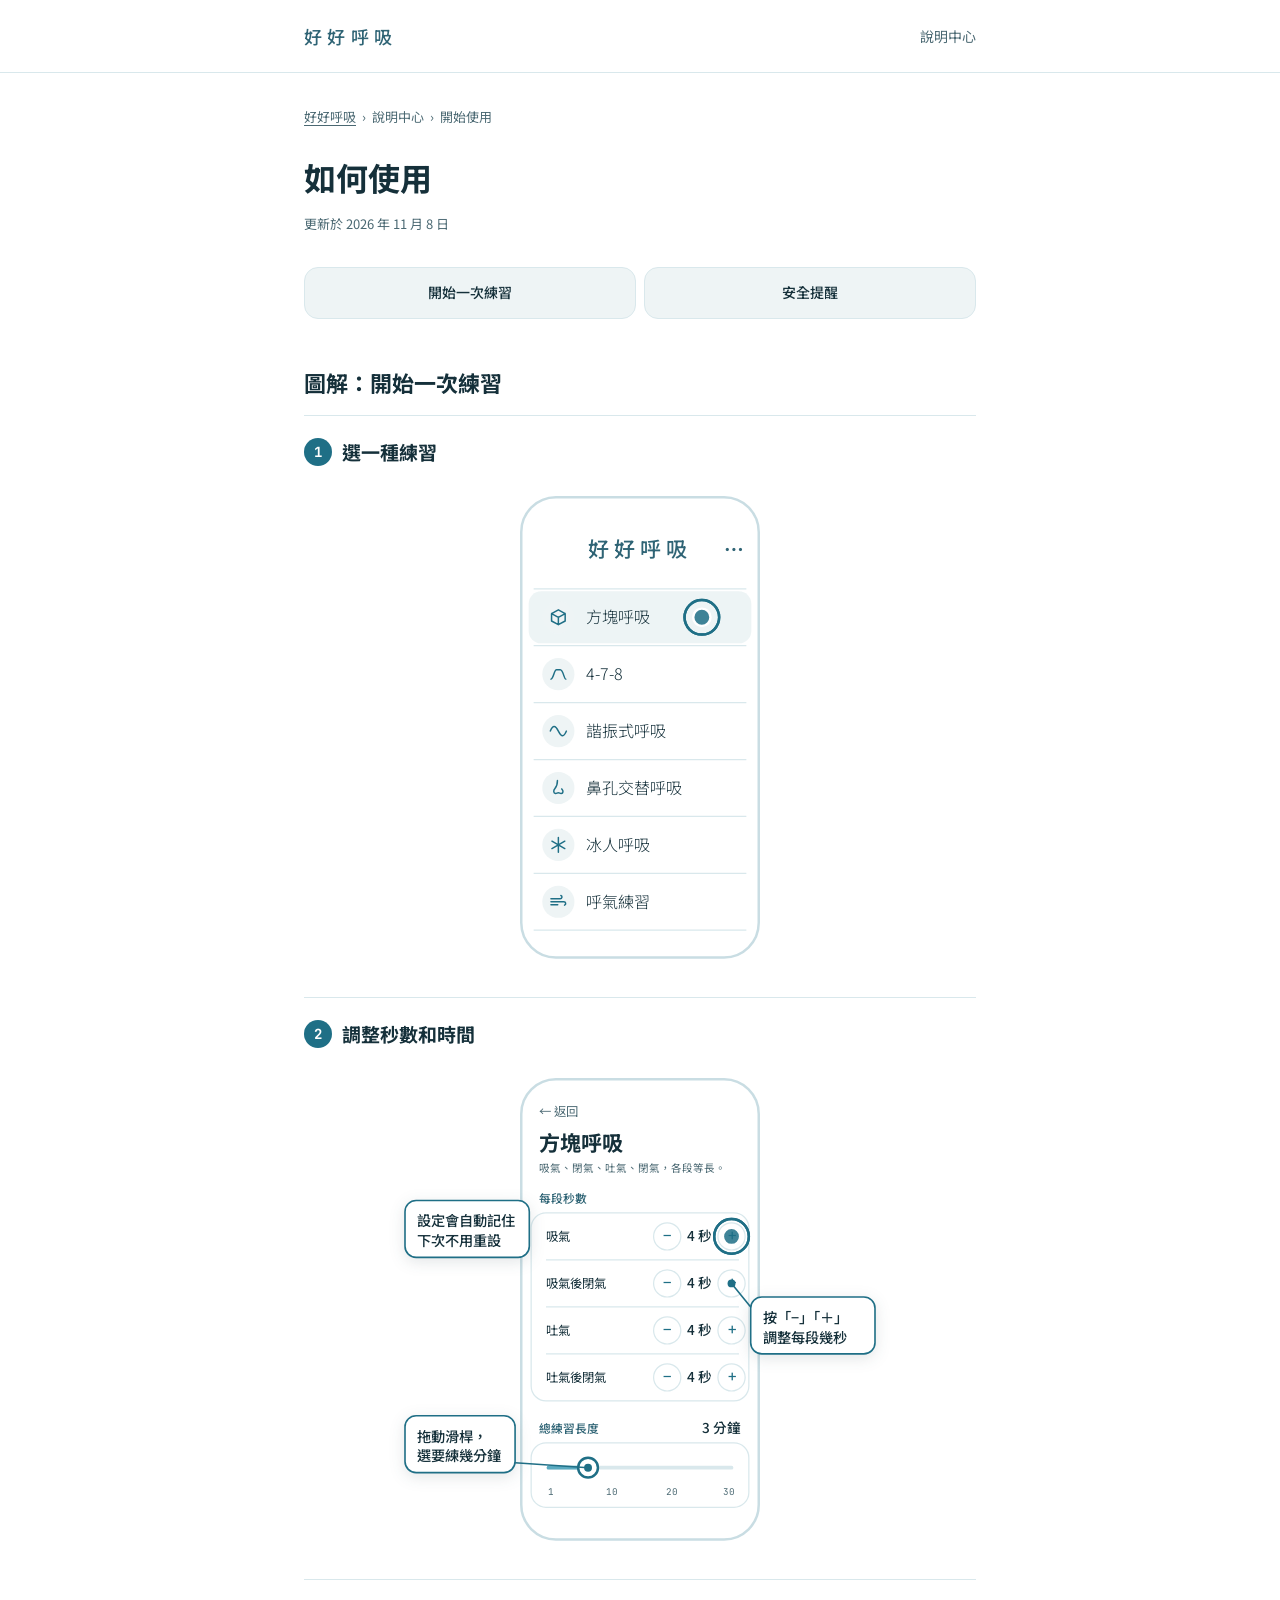
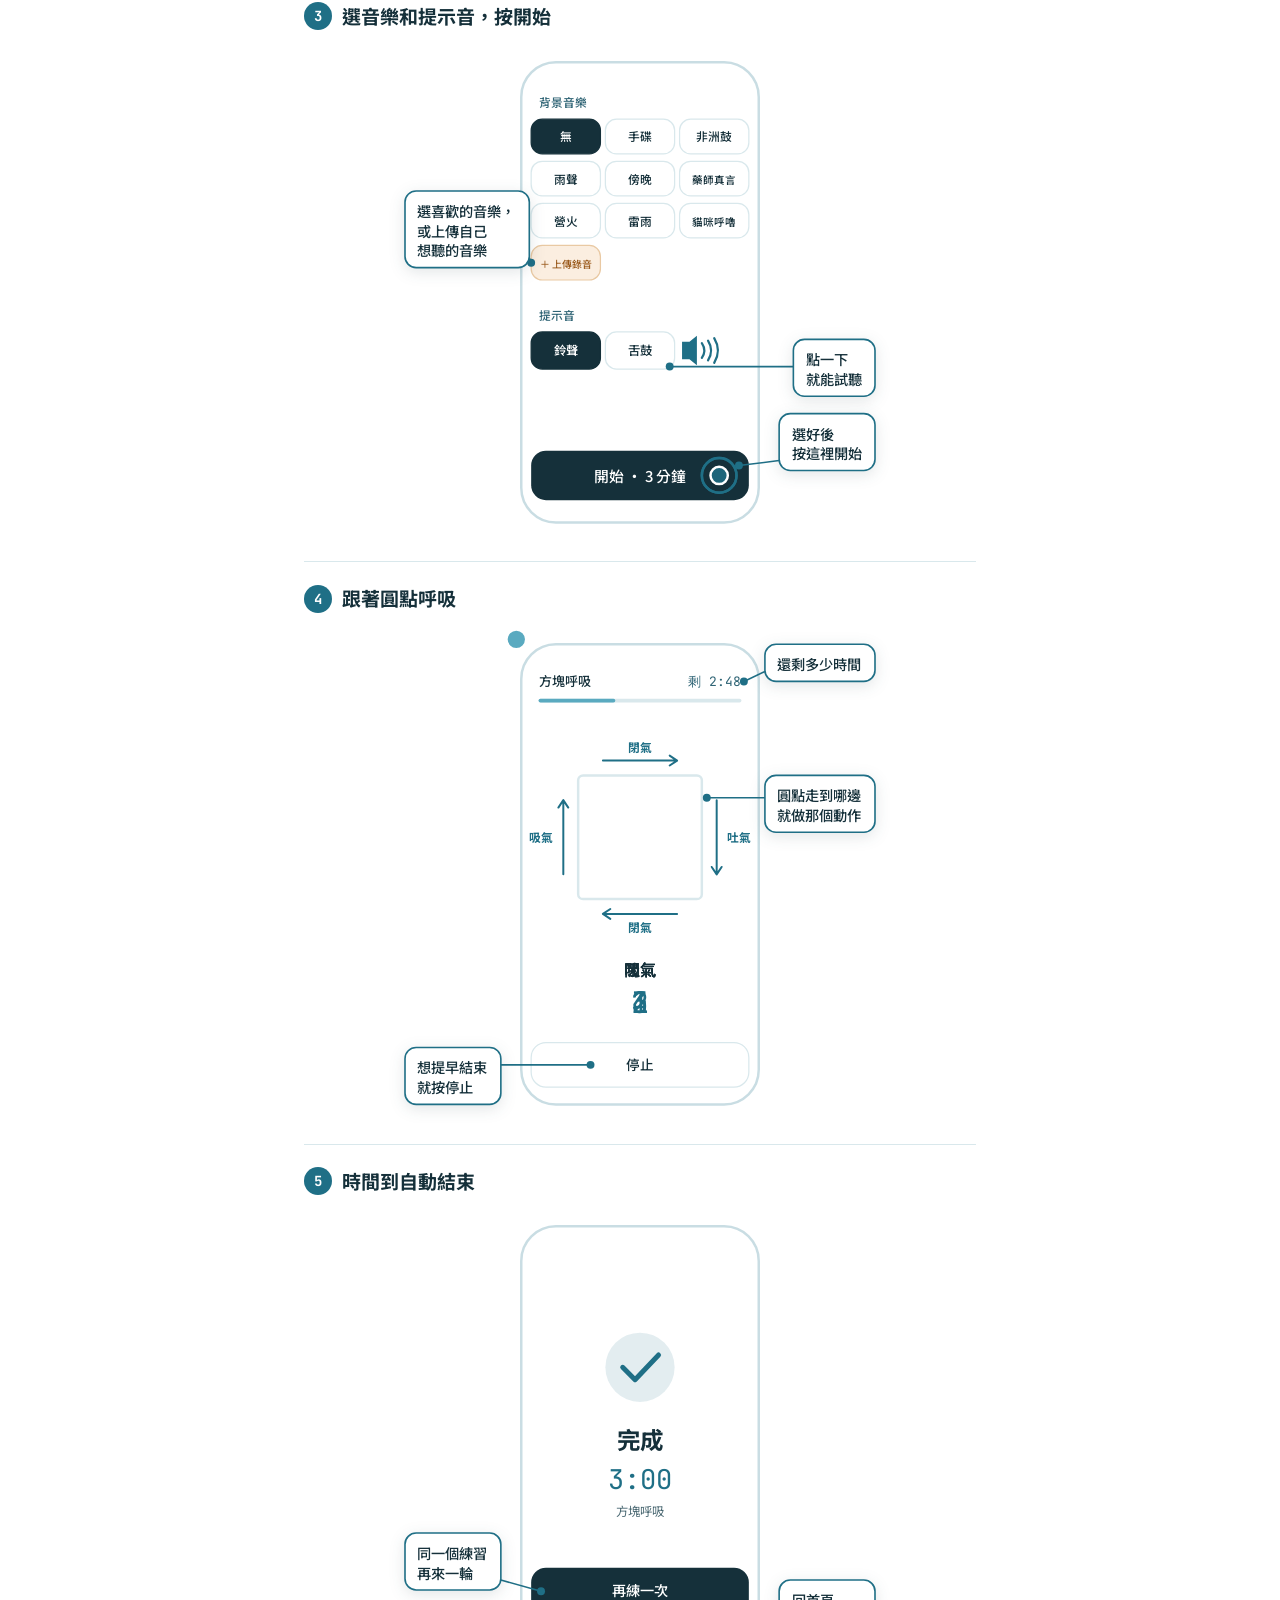
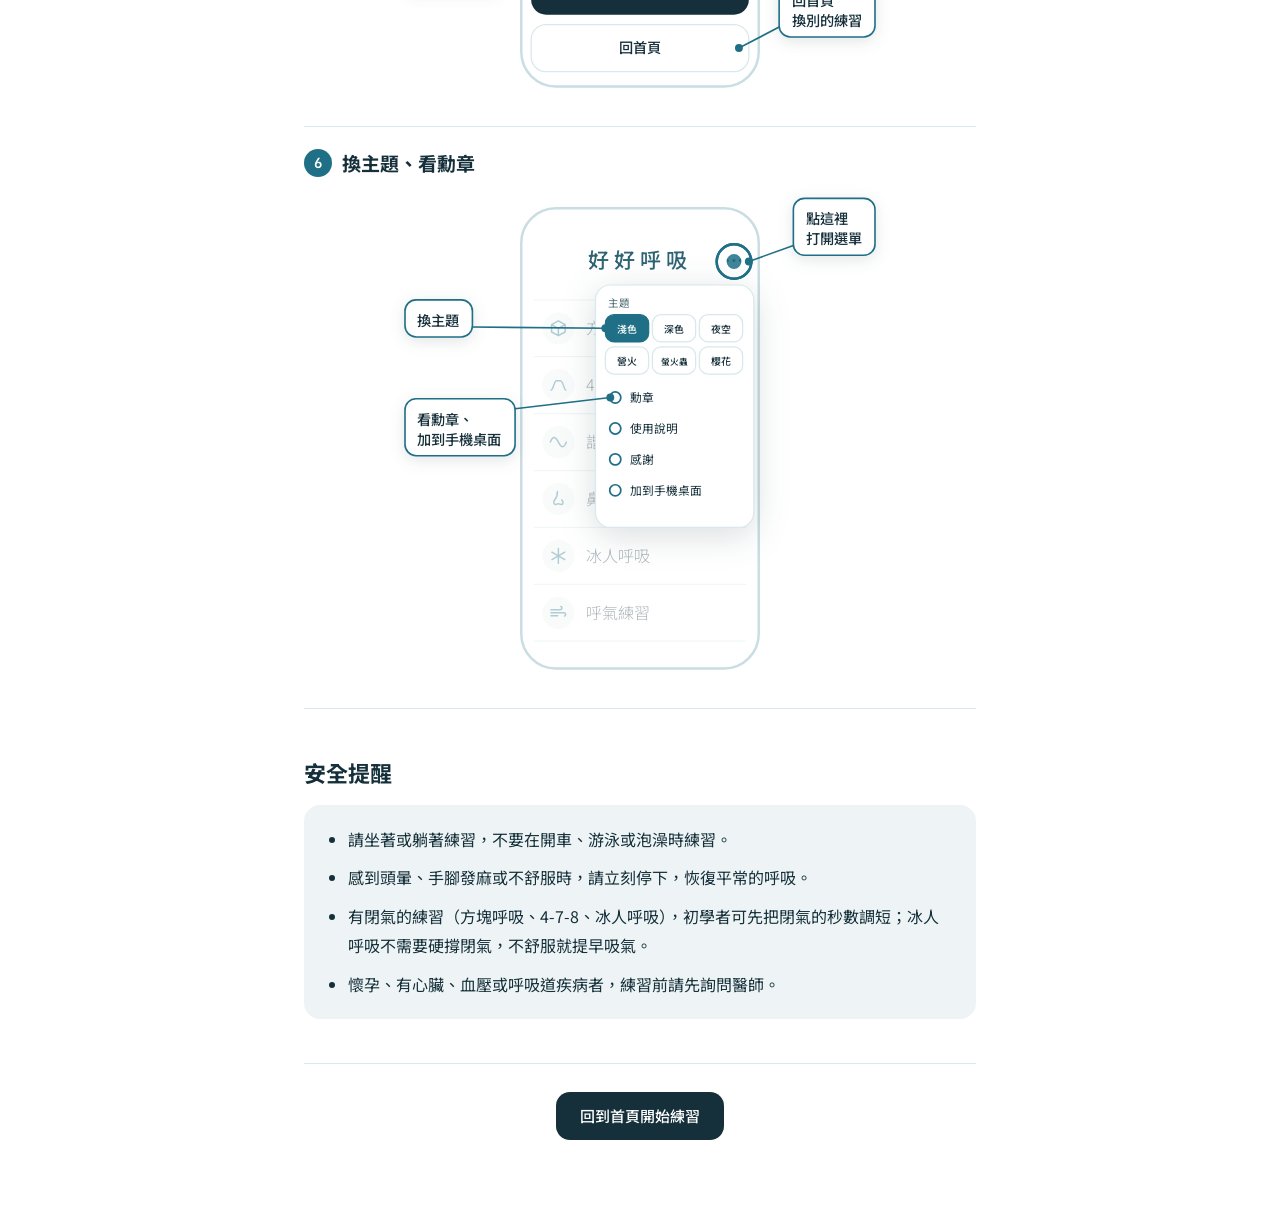
==== commit 447f1321: "說明頁拿掉今日紀錄、勳章和各練習的做法；「停住」統一成「閉氣」 - 說明頁拿掉「今日紀錄」「勳章」兩個小框和「各練習的做法」整段，最上面剩兩個按鍵：開始一次練習、安全提醒 - 練習畫面、設定頁、冰人呼" ====
--- a/docs/help.html
+++ b/docs/help.html
@@ -4,7 +4,7 @@
 <meta charset="utf-8">
 <meta name="viewport" content="width=device-width, initial-scale=1">
 <title>如何使用 · 好好呼吸</title>
-<meta name="description" content="好好呼吸使用說明：用圖解帶你開始一次練習，以及各練習的做法和安全提醒。">
+<meta name="description" content="好好呼吸使用說明：用圖解帶你開始一次練習，以及安全提醒。">
 <script>try{if((JSON.parse(localStorage.getItem('haohao-breath-settings'))||{}).theme==='dark')document.documentElement.dataset.theme='dark'}catch(e){}</script>
 <link rel="icon" href="favicon.ico" sizes="48x48">
 <link rel="icon" type="image/png" sizes="144x144" href="icons/favicon-144.png">
@@ -39,25 +39,14 @@
 .steps { margin: 0 0 44px; padding-left: 22px; display: flex; flex-direction: column; gap: 10px; }
 .steps.tight { margin-bottom: 20px; }
 .box .steps { margin: 0; padding-left: 20px; }
-p.para { margin: 0 0 20px; }
-p.para.gap { margin-bottom: 44px; }
-.ex-list { display: flex; flex-direction: column; border-top: 1px solid var(--h7); margin-bottom: 44px; }
-.ex { display: grid; grid-template-columns: minmax(0, 9em) minmax(0, 1fr); gap: 4px 20px; padding: 16px 0; border-bottom: 1px solid var(--h7); }
-.ex-name { display: flex; flex-direction: column; gap: 4px; align-items: flex-start; font-weight: 500; }
-.tag { font-size: 12px; font-weight: 400; padding: 0 8px; border-radius: 999px; border: 1px solid var(--h7); color: var(--h13); }
-.ex-body { display: flex; flex-direction: column; gap: 2px; }
-.ex-body span { text-wrap: pretty; }
-.ex-anim { font-size: 14px; color: var(--h13); }
-.note { border: 1px solid var(--h7); border-radius: 16px; padding: 16px 20px; margin-bottom: 44px; font-size: 15px; }
-.note b { font-weight: 500; }
 .end { border-top: 1px solid var(--h7); padding-top: 28px; display: flex; flex-direction: column; align-items: center; gap: 14px; text-align: center; }
 .cta {
   display: inline-flex; align-items: center; height: 48px; padding: 0 24px; border-radius: 14px;
   background: var(--h2); color: var(--h0); text-decoration: none; font-size: 15px; font-weight: 500;
 }
 .cta:hover { color: var(--h0); }
-/* 本文內容：三個按鍵排成一排 */
-.toc-btns { display: grid; grid-template-columns: repeat(3, minmax(0, 1fr)); gap: 8px; margin-bottom: 44px; }
+/* 本文內容：按鍵排成一排 */
+.toc-btns { display: grid; grid-template-columns: repeat(2, minmax(0, 1fr)); gap: 8px; margin-bottom: 44px; }
 .toc-btns a {
   min-height: 52px; padding: 8px 6px; box-sizing: border-box; border-radius: 14px; border: 1px solid var(--h7); background: var(--h1);
   color: var(--h2); font-size: 14px; font-weight: 500; line-height: 1.4; text-align: center; text-decoration: none;
@@ -100,34 +89,18 @@
   <p class="updated">更新於 2026 年 11 月 8 日</p>
   <nav class="toc-btns" aria-label="本文內容">
     <a href="#start">開始一次練習</a>
-    <a href="#exercises">各練習的做法</a>
     <a href="#safety">安全提醒</a>
   </nav>
 
   <h2 id="start">圖解：開始一次練習</h2>
   <div class="guide"><div style="display:flex;flex-direction:column;gap:14px;padding:22px 0;border-bottom:1px solid var(--h7,#d9e8ec)"><div style="display:flex;align-items:center;gap:10px"><span style="width:28px;height:28px;border-radius:50%;background:var(--h4,#1f6f86);color:var(--h0,#ffffff);font:700 14px 'JetBrains Mono',monospace;display:flex;align-items:center;justify-content:center;flex:none">1</span><h3 style="margin:0;font-size:19px;font-weight:700">選一種練習</h3></div><div style="width:100%;max-width:470px;align-self:center"><svg viewBox="0 0 380 400" width="100%" style="display:block;overflow:visible" role="img"><g transform="translate(90,10)"><rect x="4" y="4" width="192" height="372" rx="28" style="fill:var(--h0,#ffffff);stroke:var(--h8,#c9dde3);stroke-width:2"></rect><text x="100" y="52" style="font-family:'Noto Sans TC',system-ui,sans-serif;font-size:17px;font-weight:500;fill:var(--h3,#2f6475);letter-spacing:4px" text-anchor="middle">好好呼吸</text><text x="176" y="52" style="font-family:'Noto Sans TC',system-ui,sans-serif;font-size:16px;font-weight:700;fill:var(--h3,#2f6475);" text-anchor="middle">⋯</text><rect x="10" y="80" width="180" height="42" rx="10" style="fill:var(--h4,#1f6f86);fill-opacity:.08"></rect><g style="opacity:1"><line x1="14" y1="78" x2="186" y2="78" style="stroke:var(--h7,#d9e8ec)"></line><circle cx="34" cy="101" r="13" style="fill:var(--h1,#eef4f5)"></circle><path d="M16 4L27 10V22L16 28L5 22V10ZM5 10L16 16L27 10M16 16V28" transform="translate(26.0,93.0) scale(0.5)" style="fill:none;stroke:var(--h4,#1f6f86);stroke-width:2.4;stroke-linecap:round;stroke-linejoin:round"></path><text x="56" y="106" style="font-family:'Noto Sans TC',system-ui,sans-serif;font-size:13px;font-weight:300;fill:var(--h2,#15303a);" text-anchor="start">方塊呼吸</text><line x1="14" y1="124" x2="186" y2="124" style="stroke:var(--h7,#d9e8ec)"></line><circle cx="34" cy="147" r="13" style="fill:var(--h1,#eef4f5)"></circle><path d="M4 24C8 24 9 9 13 9H19C24 9 25 24 28 24" transform="translate(26.0,139.0) scale(0.5)" style="fill:none;stroke:var(--h4,#1f6f86);stroke-width:2.4;stroke-linecap:round;stroke-linejoin:round"></path><text x="56" y="152" style="font-family:'Noto Sans TC',system-ui,sans-serif;font-size:13px;font-weight:300;fill:var(--h2,#15303a);" text-anchor="start">4-7-8</text><line x1="14" y1="170" x2="186" y2="170" style="stroke:var(--h7,#d9e8ec)"></line><circle cx="34" cy="193" r="13" style="fill:var(--h1,#eef4f5)"></circle><path d="M3 16C7 6 11 6 16 16S25 26 29 16" transform="translate(26.0,185.0) scale(0.5)" style="fill:none;stroke:var(--h4,#1f6f86);stroke-width:2.4;stroke-linecap:round;stroke-linejoin:round"></path><text x="56" y="198" style="font-family:'Noto Sans TC',system-ui,sans-serif;font-size:13px;font-weight:300;fill:var(--h2,#15303a);" text-anchor="start">諧振式呼吸</text><line x1="14" y1="216" x2="186" y2="216" style="stroke:var(--h7,#d9e8ec)"></line><circle cx="34" cy="239" r="13" style="fill:var(--h1,#eef4f5)"></circle><path d="M14.5 4C14.5 9.5 13.5 13.5 10.5 17C7.5 20.5 8 24.5 11.5 25C13.2 25.2 14 23.8 16 23.8S18.8 25.2 20.5 25C24 24.5 24.5 20.5 21.5 17.5" transform="translate(26.0,231.0) scale(0.5)" style="fill:none;stroke:var(--h4,#1f6f86);stroke-width:2.4;stroke-linecap:round;stroke-linejoin:round"></path><text x="56" y="244" style="font-family:'Noto Sans TC',system-ui,sans-serif;font-size:13px;font-weight:300;fill:var(--h2,#15303a);" text-anchor="start">鼻孔交替呼吸</text><line x1="14" y1="262" x2="186" y2="262" style="stroke:var(--h7,#d9e8ec)"></line><circle cx="34" cy="285" r="13" style="fill:var(--h1,#eef4f5)"></circle><path d="M16 4V28M5.6 10L26.4 22M5.6 22L26.4 10" transform="translate(26.0,277.0) scale(0.5)" style="fill:none;stroke:var(--h4,#1f6f86);stroke-width:2.4;stroke-linecap:round;stroke-linejoin:round"></path><text x="56" y="290" style="font-family:'Noto Sans TC',system-ui,sans-serif;font-size:13px;font-weight:300;fill:var(--h2,#15303a);" text-anchor="start">冰人呼吸</text><line x1="14" y1="308" x2="186" y2="308" style="stroke:var(--h7,#d9e8ec)"></line><circle cx="34" cy="331" r="13" style="fill:var(--h1,#eef4f5)"></circle><path d="M4 11H19C22 11 23 7 20 6M4 16H25C28 16 29 20 26 21.5M4 21H15" transform="translate(26.0,323.0) scale(0.5)" style="fill:none;stroke:var(--h4,#1f6f86);stroke-width:2.4;stroke-linecap:round;stroke-linejoin:round"></path><text x="56" y="336" style="font-family:'Noto Sans TC',system-ui,sans-serif;font-size:13px;font-weight:300;fill:var(--h2,#15303a);" text-anchor="start">呼氣練習</text><line x1="14" y1="354" x2="186" y2="354" style="stroke:var(--h7,#d9e8ec)"></line></g><circle cx="150" cy="101" r="14" class="rip" style="fill:none;stroke:var(--h4,#1f6f86);stroke-width:2"></circle><circle cx="150" cy="101" r="14" class="rip rip2" style="fill:none;stroke:var(--h4,#1f6f86);stroke-width:2"></circle><circle cx="150" cy="101" r="7" style="fill:var(--h4,#1f6f86);fill-opacity:.85;stroke:var(--h0,#ffffff);stroke-width:2"></circle></g></svg></div></div><div style="display:flex;flex-direction:column;gap:14px;padding:22px 0;border-bottom:1px solid var(--h7,#d9e8ec)"><div style="display:flex;align-items:center;gap:10px"><span style="width:28px;height:28px;border-radius:50%;background:var(--h4,#1f6f86);color:var(--h0,#ffffff);font:700 14px 'JetBrains Mono',monospace;display:flex;align-items:center;justify-content:center;flex:none">2</span><h3 style="margin:0;font-size:19px;font-weight:700">調整秒數和時間</h3></div><div style="width:100%;max-width:470px;align-self:center"><svg viewBox="0 0 380 400" width="100%" style="display:block;overflow:visible" role="img"><g transform="translate(90,10)"><rect x="4" y="4" width="192" height="372" rx="28" style="fill:var(--h0,#ffffff);stroke:var(--h8,#c9dde3);stroke-width:2"></rect><text x="18" y="34" style="font-family:'Noto Sans TC',system-ui,sans-serif;font-size:10px;font-weight:400;fill:var(--h13,#4a6872);" text-anchor="start">← 返回</text><text x="18" y="62" style="font-family:'Noto Sans TC',system-ui,sans-serif;font-size:17px;font-weight:700;fill:var(--h2,#15303a);" text-anchor="start">方塊呼吸</text><text x="18" y="79" style="font-family:'Noto Sans TC',system-ui,sans-serif;font-size:8.5px;font-weight:400;fill:var(--h13,#4a6872);" text-anchor="start">吸氣、閉氣、吐氣、閉氣，各段等長。</text><text x="18" y="104" style="font-family:'Noto Sans TC',system-ui,sans-serif;font-size:9.5px;font-weight:500;fill:var(--h3,#2f6475);" text-anchor="start">每段秒數</text><rect x="12" y="112" width="176" height="152" rx="12" style="fill:var(--h0,#ffffff);stroke:var(--h7,#d9e8ec)"></rect><text x="24" y="135" style="font-family:'Noto Sans TC',system-ui,sans-serif;font-size:10px;font-weight:400;fill:var(--h2,#15303a);" text-anchor="start">吸氣</text><circle cx="122" cy="131" r="11" style="fill:var(--h0,#ffffff);stroke:var(--h7,#d9e8ec)"></circle><text x="122" y="135" style="font-family:'Noto Sans TC',system-ui,sans-serif;font-size:12px;font-weight:500;fill:var(--h4,#1f6f86);" text-anchor="middle">−</text><text x="148" y="135" style="font-family:'Noto Sans TC',system-ui,sans-serif;font-size:11px;font-weight:500;fill:var(--h2,#15303a);" text-anchor="middle">4 秒</text><circle cx="174" cy="131" r="11" style="fill:var(--h0,#ffffff);stroke:var(--h7,#d9e8ec)"></circle><text x="174" y="135" style="font-family:'Noto Sans TC',system-ui,sans-serif;font-size:12px;font-weight:500;fill:var(--h4,#1f6f86);" text-anchor="middle">+</text><line x1="24" y1="150" x2="180" y2="150" style="stroke:var(--h7,#d9e8ec)"></line><text x="24" y="173" style="font-family:'Noto Sans TC',system-ui,sans-serif;font-size:10px;font-weight:400;fill:var(--h2,#15303a);" text-anchor="start">吸氣後閉氣</text><circle cx="122" cy="169" r="11" style="fill:var(--h0,#ffffff);stroke:var(--h7,#d9e8ec)"></circle><text x="122" y="173" style="font-family:'Noto Sans TC',system-ui,sans-serif;font-size:12px;font-weight:500;fill:var(--h4,#1f6f86);" text-anchor="middle">−</text><text x="148" y="173" style="font-family:'Noto Sans TC',system-ui,sans-serif;font-size:11px;font-weight:500;fill:var(--h2,#15303a);" text-anchor="middle">4 秒</text><circle cx="174" cy="169" r="11" style="fill:var(--h0,#ffffff);stroke:var(--h7,#d9e8ec)"></circle><text x="174" y="173" style="font-family:'Noto Sans TC',system-ui,sans-serif;font-size:12px;font-weight:500;fill:var(--h4,#1f6f86);" text-anchor="middle">+</text><line x1="24" y1="188" x2="180" y2="188" style="stroke:var(--h7,#d9e8ec)"></line><text x="24" y="211" style="font-family:'Noto Sans TC',system-ui,sans-serif;font-size:10px;font-weight:400;fill:var(--h2,#15303a);" text-anchor="start">吐氣</text><circle cx="122" cy="207" r="11" style="fill:var(--h0,#ffffff);stroke:var(--h7,#d9e8ec)"></circle><text x="122" y="211" style="font-family:'Noto Sans TC',system-ui,sans-serif;font-size:12px;font-weight:500;fill:var(--h4,#1f6f86);" text-anchor="middle">−</text><text x="148" y="211" style="font-family:'Noto Sans TC',system-ui,sans-serif;font-size:11px;font-weight:500;fill:var(--h2,#15303a);" text-anchor="middle">4 秒</text><circle cx="174" cy="207" r="11" style="fill:var(--h0,#ffffff);stroke:var(--h7,#d9e8ec)"></circle><text x="174" y="211" style="font-family:'Noto Sans TC',system-ui,sans-serif;font-size:12px;font-weight:500;fill:var(--h4,#1f6f86);" text-anchor="middle">+</text><line x1="24" y1="226" x2="180" y2="226" style="stroke:var(--h7,#d9e8ec)"></line><text x="24" y="249" style="font-family:'Noto Sans TC',system-ui,sans-serif;font-size:10px;font-weight:400;fill:var(--h2,#15303a);" text-anchor="start">吐氣後閉氣</text><circle cx="122" cy="245" r="11" style="fill:var(--h0,#ffffff);stroke:var(--h7,#d9e8ec)"></circle><text x="122" y="249" style="font-family:'Noto Sans TC',system-ui,sans-serif;font-size:12px;font-weight:500;fill:var(--h4,#1f6f86);" text-anchor="middle">−</text><text x="148" y="249" style="font-family:'Noto Sans TC',system-ui,sans-serif;font-size:11px;font-weight:500;fill:var(--h2,#15303a);" text-anchor="middle">4 秒</text><circle cx="174" cy="245" r="11" style="fill:var(--h0,#ffffff);stroke:var(--h7,#d9e8ec)"></circle><text x="174" y="249" style="font-family:'Noto Sans TC',system-ui,sans-serif;font-size:12px;font-weight:500;fill:var(--h4,#1f6f86);" text-anchor="middle">+</text><text x="18" y="290" style="font-family:'Noto Sans TC',system-ui,sans-serif;font-size:9.5px;font-weight:500;fill:var(--h3,#2f6475);" text-anchor="start">總練習長度</text><text x="182" y="290" style="font-family:'Noto Sans TC',system-ui,sans-serif;font-size:11px;font-weight:500;fill:var(--h2,#15303a);" text-anchor="end">3 分鐘</text><rect x="12" y="298" width="176" height="52" rx="12" style="fill:var(--h0,#ffffff);stroke:var(--h7,#d9e8ec)"></rect><line x1="26" y1="318" x2="174" y2="318" style="stroke:var(--h7,#d9e8ec);stroke-width:3;stroke-linecap:round"></line><line x1="26" y1="318" x2="58" y2="318" style="stroke:var(--h5,#5aaac0);stroke-width:3;stroke-linecap:round"></line><circle cx="58" cy="318" r="8" style="fill:var(--h0,#ffffff);stroke:var(--h4,#1f6f86);stroke-width:2"></circle><text x="28" y="340" style="font-family:'Noto Sans TC',system-ui,sans-serif;font-size:7.5px;font-weight:400;fill:var(--h13,#4a6872);font-family:'JetBrains Mono',monospace" text-anchor="middle">1</text><text x="77" y="340" style="font-family:'Noto Sans TC',system-ui,sans-serif;font-size:7.5px;font-weight:400;fill:var(--h13,#4a6872);font-family:'JetBrains Mono',monospace" text-anchor="middle">10</text><text x="126" y="340" style="font-family:'Noto Sans TC',system-ui,sans-serif;font-size:7.5px;font-weight:400;fill:var(--h13,#4a6872);font-family:'JetBrains Mono',monospace" text-anchor="middle">20</text><text x="172" y="340" style="font-family:'Noto Sans TC',system-ui,sans-serif;font-size:7.5px;font-weight:400;fill:var(--h13,#4a6872);font-family:'JetBrains Mono',monospace" text-anchor="middle">30</text><circle cx="174" cy="131" r="14" class="rip" style="fill:none;stroke:var(--h4,#1f6f86);stroke-width:2"></circle><circle cx="174" cy="131" r="14" class="rip rip2" style="fill:none;stroke:var(--h4,#1f6f86);stroke-width:2"></circle><circle cx="174" cy="131" r="7" style="fill:var(--h4,#1f6f86);fill-opacity:.85;stroke:var(--h0,#ffffff);stroke-width:2"></circle></g><rect x="0" y="112" width="100.5" height="46" rx="9" style="fill:var(--h0,#ffffff);stroke:var(--h4,#1f6f86);stroke-width:1.3;filter:drop-shadow(0 3px 6px rgba(21,48,58,.12))"></rect><text x="10" y="133" style="font-family:'Noto Sans TC',system-ui,sans-serif;font-size:11.5px;font-weight:500;fill:var(--h2,#15303a);" text-anchor="start">設定會自動記住</text><text x="10" y="149" style="font-family:'Noto Sans TC',system-ui,sans-serif;font-size:11.5px;font-weight:500;fill:var(--h2,#15303a);" text-anchor="start">下次不用重設</text><line x1="89.0" y1="324" x2="148" y2="328" style="stroke:var(--h4,#1f6f86);stroke-width:1.3"></line><circle cx="148" cy="328" r="3.2" style="fill:var(--h4,#1f6f86)"></circle><rect x="0" y="286" width="89.0" height="46" rx="9" style="fill:var(--h0,#ffffff);stroke:var(--h4,#1f6f86);stroke-width:1.3;filter:drop-shadow(0 3px 6px rgba(21,48,58,.12))"></rect><text x="10" y="307" style="font-family:'Noto Sans TC',system-ui,sans-serif;font-size:11.5px;font-weight:500;fill:var(--h2,#15303a);" text-anchor="start">拖動滑桿，</text><text x="10" y="323" style="font-family:'Noto Sans TC',system-ui,sans-serif;font-size:11.5px;font-weight:500;fill:var(--h2,#15303a);" text-anchor="start">選要練幾分鐘</text><line x1="279.5" y1="198" x2="264" y2="179" style="stroke:var(--h4,#1f6f86);stroke-width:1.3"></line><circle cx="264" cy="179" r="3.2" style="fill:var(--h4,#1f6f86)"></circle><rect x="279.5" y="190" width="100.5" height="46" rx="9" style="fill:var(--h0,#ffffff);stroke:var(--h4,#1f6f86);stroke-width:1.3;filter:drop-shadow(0 3px 6px rgba(21,48,58,.12))"></rect><text x="289.5" y="211" style="font-family:'Noto Sans TC',system-ui,sans-serif;font-size:11.5px;font-weight:500;fill:var(--h2,#15303a);" text-anchor="start">按「−」「＋」</text><text x="289.5" y="227" style="font-family:'Noto Sans TC',system-ui,sans-serif;font-size:11.5px;font-weight:500;fill:var(--h2,#15303a);" text-anchor="start">調整每段幾秒</text></svg></div></div><div style="display:flex;flex-direction:column;gap:14px;padding:22px 0;border-bottom:1px solid var(--h7,#d9e8ec)"><div style="display:flex;align-items:center;gap:10px"><span style="width:28px;height:28px;border-radius:50%;background:var(--h4,#1f6f86);color:var(--h0,#ffffff);font:700 14px 'JetBrains Mono',monospace;display:flex;align-items:center;justify-content:center;flex:none">3</span><h3 style="margin:0;font-size:19px;font-weight:700">選音樂和提示音，按開始</h3></div><div style="width:100%;max-width:470px;align-self:center"><svg viewBox="0 0 380 400" width="100%" style="display:block;overflow:visible" role="img"><g transform="translate(90,10)"><rect x="4" y="4" width="192" height="372" rx="28" style="fill:var(--h0,#ffffff);stroke:var(--h8,#c9dde3);stroke-width:2"></rect><text x="18" y="40" style="font-family:'Noto Sans TC',system-ui,sans-serif;font-size:9.5px;font-weight:500;fill:var(--h3,#2f6475);" text-anchor="start">背景音樂</text><rect x="12" y="50" width="56" height="28" rx="9" style="fill:var(--h2,#15303a);stroke:var(--h2,#15303a)"></rect><text x="40" y="68" style="font-family:'Noto Sans TC',system-ui,sans-serif;font-size:9.5px;font-weight:500;fill:var(--h0,#ffffff);" text-anchor="middle">無</text><rect x="72" y="50" width="56" height="28" rx="9" style="fill:var(--h0,#ffffff);stroke:var(--h7,#d9e8ec)"></rect><text x="100" y="68" style="font-family:'Noto Sans TC',system-ui,sans-serif;font-size:9.5px;font-weight:500;fill:var(--h2,#15303a);" text-anchor="middle">手碟</text><rect x="132" y="50" width="56" height="28" rx="9" style="fill:var(--h0,#ffffff);stroke:var(--h7,#d9e8ec)"></rect><text x="160" y="68" style="font-family:'Noto Sans TC',system-ui,sans-serif;font-size:9.5px;font-weight:500;fill:var(--h2,#15303a);" text-anchor="middle">非洲鼓</text><rect x="12" y="84" width="56" height="28" rx="9" style="fill:var(--h0,#ffffff);stroke:var(--h7,#d9e8ec)"></rect><text x="40" y="102" style="font-family:'Noto Sans TC',system-ui,sans-serif;font-size:9.5px;font-weight:500;fill:var(--h2,#15303a);" text-anchor="middle">雨聲</text><rect x="72" y="84" width="56" height="28" rx="9" style="fill:var(--h0,#ffffff);stroke:var(--h7,#d9e8ec)"></rect><text x="100" y="102" style="font-family:'Noto Sans TC',system-ui,sans-serif;font-size:9.5px;font-weight:500;fill:var(--h2,#15303a);" text-anchor="middle">傍晚</text><rect x="132" y="84" width="56" height="28" rx="9" style="fill:var(--h0,#ffffff);stroke:var(--h7,#d9e8ec)"></rect><text x="160" y="102" style="font-family:'Noto Sans TC',system-ui,sans-serif;font-size:8.5px;font-weight:500;fill:var(--h2,#15303a);" text-anchor="middle">藥師真言</text><rect x="12" y="118" width="56" height="28" rx="9" style="fill:var(--h0,#ffffff);stroke:var(--h7,#d9e8ec)"></rect><text x="40" y="136" style="font-family:'Noto Sans TC',system-ui,sans-serif;font-size:9.5px;font-weight:500;fill:var(--h2,#15303a);" text-anchor="middle">營火</text><rect x="72" y="118" width="56" height="28" rx="9" style="fill:var(--h0,#ffffff);stroke:var(--h7,#d9e8ec)"></rect><text x="100" y="136" style="font-family:'Noto Sans TC',system-ui,sans-serif;font-size:9.5px;font-weight:500;fill:var(--h2,#15303a);" text-anchor="middle">雷雨</text><rect x="132" y="118" width="56" height="28" rx="9" style="fill:var(--h0,#ffffff);stroke:var(--h7,#d9e8ec)"></rect><text x="160" y="136" style="font-family:'Noto Sans TC',system-ui,sans-serif;font-size:8.5px;font-weight:500;fill:var(--h2,#15303a);" text-anchor="middle">貓咪呼嚕</text><rect x="12" y="152" width="56" height="28" rx="9" style="fill:#fbeee0;stroke:#e9c9a3"></rect><text x="40" y="170" style="font-family:'Noto Sans TC',system-ui,sans-serif;font-size:8px;font-weight:500;fill:#9a5a1c;" text-anchor="middle">＋ 上傳錄音</text><text x="18" y="212" style="font-family:'Noto Sans TC',system-ui,sans-serif;font-size:9.5px;font-weight:500;fill:var(--h3,#2f6475);" text-anchor="start">提示音</text><rect x="12" y="222" width="56" height="30" rx="9" style="fill:var(--h2,#15303a);stroke:var(--h2,#15303a)"></rect><text x="40" y="241" style="font-family:'Noto Sans TC',system-ui,sans-serif;font-size:10px;font-weight:500;fill:var(--h0,#ffffff);" text-anchor="middle">鈴聲</text><rect x="72" y="222" width="56" height="30" rx="9" style="fill:var(--h0,#ffffff);stroke:var(--h7,#d9e8ec)"></rect><text x="100" y="241" style="font-family:'Noto Sans TC',system-ui,sans-serif;font-size:10px;font-weight:500;fill:var(--h2,#15303a);" text-anchor="middle">舌鼓</text><path d="M134 230L140 230L146 225V249L140 244L134 244Z" style="fill:var(--h4,#1f6f86)"></path><path d="M150 231Q154 237 150 243" class="wave" style="fill:none;stroke:var(--h4,#1f6f86);stroke-width:1.8;stroke-linecap:round;animation-delay:0.0s"></path><path d="M155 229Q160 237 155 245" class="wave" style="fill:none;stroke:var(--h4,#1f6f86);stroke-width:1.8;stroke-linecap:round;animation-delay:0.25s"></path><path d="M160 227Q166 237 160 247" class="wave" style="fill:none;stroke:var(--h4,#1f6f86);stroke-width:1.8;stroke-linecap:round;animation-delay:0.5s"></path><rect x="12" y="318" width="176" height="40" rx="12" style="fill:var(--h2,#15303a)"></rect><text x="100" y="343" style="font-family:'Noto Sans TC',system-ui,sans-serif;font-size:12px;font-weight:500;fill:var(--h0,#ffffff);" text-anchor="middle">開始 · 3 分鐘</text><circle cx="164" cy="338" r="14" class="rip" style="fill:none;stroke:var(--h4,#1f6f86);stroke-width:2"></circle><circle cx="164" cy="338" r="14" class="rip rip2" style="fill:none;stroke:var(--h4,#1f6f86);stroke-width:2"></circle><circle cx="164" cy="338" r="7" style="fill:var(--h4,#1f6f86);fill-opacity:.85;stroke:var(--h0,#ffffff);stroke-width:2"></circle></g><line x1="100.5" y1="172" x2="102" y2="176" style="stroke:var(--h4,#1f6f86);stroke-width:1.3"></line><circle cx="102" cy="176" r="3.2" style="fill:var(--h4,#1f6f86)"></circle><rect x="0" y="118" width="100.5" height="62" rx="9" style="fill:var(--h0,#ffffff);stroke:var(--h4,#1f6f86);stroke-width:1.3;filter:drop-shadow(0 3px 6px rgba(21,48,58,.12))"></rect><text x="10" y="139" style="font-family:'Noto Sans TC',system-ui,sans-serif;font-size:11.5px;font-weight:500;fill:var(--h2,#15303a);" text-anchor="start">選喜歡的音樂，</text><text x="10" y="155" style="font-family:'Noto Sans TC',system-ui,sans-serif;font-size:11.5px;font-weight:500;fill:var(--h2,#15303a);" text-anchor="start">或上傳自己</text><text x="10" y="171" style="font-family:'Noto Sans TC',system-ui,sans-serif;font-size:11.5px;font-weight:500;fill:var(--h2,#15303a);" text-anchor="start">想聽的音樂</text><line x1="314.0" y1="260" x2="214" y2="260" style="stroke:var(--h4,#1f6f86);stroke-width:1.3"></line><circle cx="214" cy="260" r="3.2" style="fill:var(--h4,#1f6f86)"></circle><rect x="314.0" y="238" width="66.0" height="46" rx="9" style="fill:var(--h0,#ffffff);stroke:var(--h4,#1f6f86);stroke-width:1.3;filter:drop-shadow(0 3px 6px rgba(21,48,58,.12))"></rect><text x="324.0" y="259" style="font-family:'Noto Sans TC',system-ui,sans-serif;font-size:11.5px;font-weight:500;fill:var(--h2,#15303a);" text-anchor="start">點一下</text><text x="324.0" y="275" style="font-family:'Noto Sans TC',system-ui,sans-serif;font-size:11.5px;font-weight:500;fill:var(--h2,#15303a);" text-anchor="start">就能試聽</text><line x1="302.5" y1="336" x2="270" y2="340" style="stroke:var(--h4,#1f6f86);stroke-width:1.3"></line><circle cx="270" cy="340" r="3.2" style="fill:var(--h4,#1f6f86)"></circle><rect x="302.5" y="298" width="77.5" height="46" rx="9" style="fill:var(--h0,#ffffff);stroke:var(--h4,#1f6f86);stroke-width:1.3;filter:drop-shadow(0 3px 6px rgba(21,48,58,.12))"></rect><text x="312.5" y="319" style="font-family:'Noto Sans TC',system-ui,sans-serif;font-size:11.5px;font-weight:500;fill:var(--h2,#15303a);" text-anchor="start">選好後</text><text x="312.5" y="335" style="font-family:'Noto Sans TC',system-ui,sans-serif;font-size:11.5px;font-weight:500;fill:var(--h2,#15303a);" text-anchor="start">按這裡開始</text></svg></div></div><div style="display:flex;flex-direction:column;gap:14px;padding:22px 0;border-bottom:1px solid var(--h7,#d9e8ec)"><div style="display:flex;align-items:center;gap:10px"><span style="width:28px;height:28px;border-radius:50%;background:var(--h4,#1f6f86);color:var(--h0,#ffffff);font:700 14px 'JetBrains Mono',monospace;display:flex;align-items:center;justify-content:center;flex:none">4</span><h3 style="margin:0;font-size:19px;font-weight:700">跟著圓點呼吸</h3></div><div style="width:100%;max-width:470px;align-self:center"><svg viewBox="0 0 380 400" width="100%" style="display:block;overflow:visible" role="img"><g transform="translate(90,10)"><rect x="4" y="4" width="192" height="372" rx="28" style="fill:var(--h0,#ffffff);stroke:var(--h8,#c9dde3);stroke-width:2"></rect><text x="18" y="38" style="font-family:'Noto Sans TC',system-ui,sans-serif;font-size:10.5px;font-weight:500;fill:var(--h2,#15303a);" text-anchor="start">方塊呼吸</text><text x="182" y="38" style="font-family:'Noto Sans TC',system-ui,sans-serif;font-size:10.5px;font-weight:400;fill:var(--h3,#2f6475);font-family:'JetBrains Mono',monospace" text-anchor="end">剩 2:48</text><rect x="18" y="48" width="164" height="3" rx="1.5" style="fill:var(--h7,#d9e8ec)"></rect><rect x="18" y="48" width="62" height="3" rx="1.5" style="fill:var(--h5,#5aaac0)"></rect><rect x="50" y="110" width="100" height="100" rx="4" style="fill:none;stroke:var(--h7,#d9e8ec);stroke-width:2"></rect><path d="M38 190V130M34 136L38 130L42 136" style="fill:none;stroke:var(--h4,#1f6f86);stroke-width:1.6;stroke-linecap:round;stroke-linejoin:round"></path><text x="30" y="164" style="font-family:'Noto Sans TC',system-ui,sans-serif;font-size:9.5px;font-weight:700;fill:var(--h4,#1f6f86);" text-anchor="end">吸氣</text><path d="M70 98H130M124 94L130 98L124 102" style="fill:none;stroke:var(--h4,#1f6f86);stroke-width:1.6;stroke-linecap:round;stroke-linejoin:round"></path><text x="100" y="91" style="font-family:'Noto Sans TC',system-ui,sans-serif;font-size:9.5px;font-weight:700;fill:var(--h4,#1f6f86);" text-anchor="middle">閉氣</text><path d="M162 130V190M158 184L162 190L166 184" style="fill:none;stroke:var(--h4,#1f6f86);stroke-width:1.6;stroke-linecap:round;stroke-linejoin:round"></path><text x="170" y="164" style="font-family:'Noto Sans TC',system-ui,sans-serif;font-size:9.5px;font-weight:700;fill:var(--h4,#1f6f86);" text-anchor="start">吐氣</text><path d="M130 222H70M76 218L70 222L76 226" style="fill:none;stroke:var(--h4,#1f6f86);stroke-width:1.6;stroke-linecap:round;stroke-linejoin:round"></path><text x="100" y="237" style="font-family:'Noto Sans TC',system-ui,sans-serif;font-size:9.5px;font-weight:700;fill:var(--h4,#1f6f86);" text-anchor="middle">閉氣</text><circle r="8" class="walk" style="fill:var(--h5,#5aaac0);stroke:var(--h0,#ffffff);stroke-width:2"></circle><text x="100" y="272" class="lab" style="font-family:'Noto Sans TC',system-ui,sans-serif;font-size:13px;font-weight:500;fill:var(--h2,#15303a);animation-delay:0s" text-anchor="middle">吸氣</text><text x="100" y="272" class="lab" style="font-family:'Noto Sans TC',system-ui,sans-serif;font-size:13px;font-weight:500;fill:var(--h2,#15303a);animation-delay:-12s" text-anchor="middle">閉氣</text><text x="100" y="272" class="lab" style="font-family:'Noto Sans TC',system-ui,sans-serif;font-size:13px;font-weight:500;fill:var(--h2,#15303a);animation-delay:-8s" text-anchor="middle">吐氣</text><text x="100" y="272" class="lab" style="font-family:'Noto Sans TC',system-ui,sans-serif;font-size:13px;font-weight:500;fill:var(--h2,#15303a);animation-delay:-4s" text-anchor="middle">閉氣</text><text x="100" y="302" class="num" style="font-family:'JetBrains Mono',monospace;font-size:24px;fill:var(--h4,#1f6f86);animation-delay:0s" text-anchor="middle">4</text><text x="100" y="302" class="num" style="font-family:'JetBrains Mono',monospace;font-size:24px;fill:var(--h4,#1f6f86);animation-delay:-3s" text-anchor="middle">3</text><text x="100" y="302" class="num" style="font-family:'JetBrains Mono',monospace;font-size:24px;fill:var(--h4,#1f6f86);animation-delay:-2s" text-anchor="middle">2</text><text x="100" y="302" class="num" style="font-family:'JetBrains Mono',monospace;font-size:24px;fill:var(--h4,#1f6f86);animation-delay:-1s" text-anchor="middle">1</text><rect x="12" y="326" width="176" height="36" rx="12" style="fill:var(--h0,#ffffff);stroke:var(--h7,#d9e8ec)"></rect><text x="100" y="348" style="font-family:'Noto Sans TC',system-ui,sans-serif;font-size:11px;font-weight:500;fill:var(--h2,#15303a);" text-anchor="middle">停止</text></g><line x1="291.0" y1="36" x2="274" y2="44" style="stroke:var(--h4,#1f6f86);stroke-width:1.3"></line><circle cx="274" cy="44" r="3.2" style="fill:var(--h4,#1f6f86)"></circle><rect x="291.0" y="14" width="89.0" height="30" rx="9" style="fill:var(--h0,#ffffff);stroke:var(--h4,#1f6f86);stroke-width:1.3;filter:drop-shadow(0 3px 6px rgba(21,48,58,.12))"></rect><text x="301.0" y="35" style="font-family:'Noto Sans TC',system-ui,sans-serif;font-size:11.5px;font-weight:500;fill:var(--h2,#15303a);" text-anchor="start">還剩多少時間</text><line x1="291.0" y1="138" x2="244" y2="138" style="stroke:var(--h4,#1f6f86);stroke-width:1.3"></line><circle cx="244" cy="138" r="3.2" style="fill:var(--h4,#1f6f86)"></circle><rect x="291.0" y="120" width="89.0" height="46" rx="9" style="fill:var(--h0,#ffffff);stroke:var(--h4,#1f6f86);stroke-width:1.3;filter:drop-shadow(0 3px 6px rgba(21,48,58,.12))"></rect><text x="301.0" y="141" style="font-family:'Noto Sans TC',system-ui,sans-serif;font-size:11.5px;font-weight:500;fill:var(--h2,#15303a);" text-anchor="start">圓點走到哪邊</text><text x="301.0" y="157" style="font-family:'Noto Sans TC',system-ui,sans-serif;font-size:11.5px;font-weight:500;fill:var(--h2,#15303a);" text-anchor="start">就做那個動作</text><line x1="77.5" y1="354" x2="150" y2="354" style="stroke:var(--h4,#1f6f86);stroke-width:1.3"></line><circle cx="150" cy="354" r="3.2" style="fill:var(--h4,#1f6f86)"></circle><rect x="0" y="340" width="77.5" height="46" rx="9" style="fill:var(--h0,#ffffff);stroke:var(--h4,#1f6f86);stroke-width:1.3;filter:drop-shadow(0 3px 6px rgba(21,48,58,.12))"></rect><text x="10" y="361" style="font-family:'Noto Sans TC',system-ui,sans-serif;font-size:11.5px;font-weight:500;fill:var(--h2,#15303a);" text-anchor="start">想提早結束</text><text x="10" y="377" style="font-family:'Noto Sans TC',system-ui,sans-serif;font-size:11.5px;font-weight:500;fill:var(--h2,#15303a);" text-anchor="start">就按停止</text></svg></div></div><div style="display:flex;flex-direction:column;gap:14px;padding:22px 0;border-bottom:1px solid var(--h7,#d9e8ec)"><div style="display:flex;align-items:center;gap:10px"><span style="width:28px;height:28px;border-radius:50%;background:var(--h4,#1f6f86);color:var(--h0,#ffffff);font:700 14px 'JetBrains Mono',monospace;display:flex;align-items:center;justify-content:center;flex:none">5</span><h3 style="margin:0;font-size:19px;font-weight:700">時間到自動結束</h3></div><div style="width:100%;max-width:470px;align-self:center"><svg viewBox="0 0 380 400" width="100%" style="display:block;overflow:visible" role="img"><g transform="translate(90,10)"><rect x="4" y="4" width="192" height="372" rx="28" style="fill:var(--h0,#ffffff);stroke:var(--h8,#c9dde3);stroke-width:2"></rect><circle cx="100" cy="118" r="28" style="fill:var(--h4,#1f6f86);fill-opacity:.12"></circle><path d="M86 118L96 128L115 108" style="fill:none;stroke:var(--h4,#1f6f86);stroke-width:4;stroke-linecap:round;stroke-linejoin:round"></path><text x="100" y="184" style="font-family:'Noto Sans TC',system-ui,sans-serif;font-size:19px;font-weight:700;fill:var(--h2,#15303a);" text-anchor="middle">完成</text><text x="100" y="216" style="font-family:'Noto Sans TC',system-ui,sans-serif;font-size:22px;font-weight:400;fill:var(--h4,#1f6f86);font-family:'JetBrains Mono',monospace" text-anchor="middle">3:00</text><text x="100" y="238" style="font-family:'Noto Sans TC',system-ui,sans-serif;font-size:10px;font-weight:400;fill:var(--h13,#4a6872);" text-anchor="middle">方塊呼吸</text><rect x="12" y="280" width="176" height="38" rx="12" style="fill:var(--h2,#15303a)"></rect><text x="100" y="303" style="font-family:'Noto Sans TC',system-ui,sans-serif;font-size:11.5px;font-weight:500;fill:var(--h0,#ffffff);" text-anchor="middle">再練一次</text><rect x="12" y="326" width="176" height="38" rx="12" style="fill:var(--h0,#ffffff);stroke:var(--h7,#d9e8ec)"></rect><text x="100" y="349" style="font-family:'Noto Sans TC',system-ui,sans-serif;font-size:11.5px;font-weight:500;fill:var(--h2,#15303a);" text-anchor="middle">回首頁</text></g><line x1="77.5" y1="300" x2="110" y2="309" style="stroke:var(--h4,#1f6f86);stroke-width:1.3"></line><circle cx="110" cy="309" r="3.2" style="fill:var(--h4,#1f6f86)"></circle><rect x="0" y="262" width="77.5" height="46" rx="9" style="fill:var(--h0,#ffffff);stroke:var(--h4,#1f6f86);stroke-width:1.3;filter:drop-shadow(0 3px 6px rgba(21,48,58,.12))"></rect><text x="10" y="283" style="font-family:'Noto Sans TC',system-ui,sans-serif;font-size:11.5px;font-weight:500;fill:var(--h2,#15303a);" text-anchor="start">同一個練習</text><text x="10" y="299" style="font-family:'Noto Sans TC',system-ui,sans-serif;font-size:11.5px;font-weight:500;fill:var(--h2,#15303a);" text-anchor="start">再來一輪</text><line x1="302.5" y1="338" x2="270" y2="355" style="stroke:var(--h4,#1f6f86);stroke-width:1.3"></line><circle cx="270" cy="355" r="3.2" style="fill:var(--h4,#1f6f86)"></circle><rect x="302.5" y="300" width="77.5" height="46" rx="9" style="fill:var(--h0,#ffffff);stroke:var(--h4,#1f6f86);stroke-width:1.3;filter:drop-shadow(0 3px 6px rgba(21,48,58,.12))"></rect><text x="312.5" y="321" style="font-family:'Noto Sans TC',system-ui,sans-serif;font-size:11.5px;font-weight:500;fill:var(--h2,#15303a);" text-anchor="start">回首頁</text><text x="312.5" y="337" style="font-family:'Noto Sans TC',system-ui,sans-serif;font-size:11.5px;font-weight:500;fill:var(--h2,#15303a);" text-anchor="start">換別的練習</text></svg></div></div><div style="display:flex;flex-direction:column;gap:14px;padding:22px 0;border-bottom:1px solid var(--h7,#d9e8ec)"><div style="display:flex;align-items:center;gap:10px"><span style="width:28px;height:28px;border-radius:50%;background:var(--h4,#1f6f86);color:var(--h0,#ffffff);font:700 14px 'JetBrains Mono',monospace;display:flex;align-items:center;justify-content:center;flex:none">6</span><h3 style="margin:0;font-size:19px;font-weight:700">換主題、看勳章</h3></div><div style="width:100%;max-width:470px;align-self:center"><svg viewBox="0 0 380 400" width="100%" style="display:block;overflow:visible" role="img"><g transform="translate(90,10)"><rect x="4" y="4" width="192" height="372" rx="28" style="fill:var(--h0,#ffffff);stroke:var(--h8,#c9dde3);stroke-width:2"></rect><text x="100" y="52" style="font-family:'Noto Sans TC',system-ui,sans-serif;font-size:17px;font-weight:500;fill:var(--h3,#2f6475);letter-spacing:4px" text-anchor="middle">好好呼吸</text><text x="176" y="52" style="font-family:'Noto Sans TC',system-ui,sans-serif;font-size:16px;font-weight:700;fill:var(--h3,#2f6475);" text-anchor="middle">⋯</text><g style="opacity:0.35"><line x1="14" y1="78" x2="186" y2="78" style="stroke:var(--h7,#d9e8ec)"></line><circle cx="34" cy="101" r="13" style="fill:var(--h1,#eef4f5)"></circle><path d="M16 4L27 10V22L16 28L5 22V10ZM5 10L16 16L27 10M16 16V28" transform="translate(26.0,93.0) scale(0.5)" style="fill:none;stroke:var(--h4,#1f6f86);stroke-width:2.4;stroke-linecap:round;stroke-linejoin:round"></path><text x="56" y="106" style="font-family:'Noto Sans TC',system-ui,sans-serif;font-size:13px;font-weight:300;fill:var(--h2,#15303a);" text-anchor="start">方塊呼吸</text><line x1="14" y1="124" x2="186" y2="124" style="stroke:var(--h7,#d9e8ec)"></line><circle cx="34" cy="147" r="13" style="fill:var(--h1,#eef4f5)"></circle><path d="M4 24C8 24 9 9 13 9H19C24 9 25 24 28 24" transform="translate(26.0,139.0) scale(0.5)" style="fill:none;stroke:var(--h4,#1f6f86);stroke-width:2.4;stroke-linecap:round;stroke-linejoin:round"></path><text x="56" y="152" style="font-family:'Noto Sans TC',system-ui,sans-serif;font-size:13px;font-weight:300;fill:var(--h2,#15303a);" text-anchor="start">4-7-8</text><line x1="14" y1="170" x2="186" y2="170" style="stroke:var(--h7,#d9e8ec)"></line><circle cx="34" cy="193" r="13" style="fill:var(--h1,#eef4f5)"></circle><path d="M3 16C7 6 11 6 16 16S25 26 29 16" transform="translate(26.0,185.0) scale(0.5)" style="fill:none;stroke:var(--h4,#1f6f86);stroke-width:2.4;stroke-linecap:round;stroke-linejoin:round"></path><text x="56" y="198" style="font-family:'Noto Sans TC',system-ui,sans-serif;font-size:13px;font-weight:300;fill:var(--h2,#15303a);" text-anchor="start">諧振式呼吸</text><line x1="14" y1="216" x2="186" y2="216" style="stroke:var(--h7,#d9e8ec)"></line><circle cx="34" cy="239" r="13" style="fill:var(--h1,#eef4f5)"></circle><path d="M14.5 4C14.5 9.5 13.5 13.5 10.5 17C7.5 20.5 8 24.5 11.5 25C13.2 25.2 14 23.8 16 23.8S18.8 25.2 20.5 25C24 24.5 24.5 20.5 21.5 17.5" transform="translate(26.0,231.0) scale(0.5)" style="fill:none;stroke:var(--h4,#1f6f86);stroke-width:2.4;stroke-linecap:round;stroke-linejoin:round"></path><text x="56" y="244" style="font-family:'Noto Sans TC',system-ui,sans-serif;font-size:13px;font-weight:300;fill:var(--h2,#15303a);" text-anchor="start">鼻孔交替呼吸</text><line x1="14" y1="262" x2="186" y2="262" style="stroke:var(--h7,#d9e8ec)"></line><circle cx="34" cy="285" r="13" style="fill:var(--h1,#eef4f5)"></circle><path d="M16 4V28M5.6 10L26.4 22M5.6 22L26.4 10" transform="translate(26.0,277.0) scale(0.5)" style="fill:none;stroke:var(--h4,#1f6f86);stroke-width:2.4;stroke-linecap:round;stroke-linejoin:round"></path><text x="56" y="290" style="font-family:'Noto Sans TC',system-ui,sans-serif;font-size:13px;font-weight:300;fill:var(--h2,#15303a);" text-anchor="start">冰人呼吸</text><line x1="14" y1="308" x2="186" y2="308" style="stroke:var(--h7,#d9e8ec)"></line><circle cx="34" cy="331" r="13" style="fill:var(--h1,#eef4f5)"></circle><path d="M4 11H19C22 11 23 7 20 6M4 16H25C28 16 29 20 26 21.5M4 21H15" transform="translate(26.0,323.0) scale(0.5)" style="fill:none;stroke:var(--h4,#1f6f86);stroke-width:2.4;stroke-linecap:round;stroke-linejoin:round"></path><text x="56" y="336" style="font-family:'Noto Sans TC',system-ui,sans-serif;font-size:13px;font-weight:300;fill:var(--h2,#15303a);" text-anchor="start">呼氣練習</text><line x1="14" y1="354" x2="186" y2="354" style="stroke:var(--h7,#d9e8ec)"></line></g><rect x="64" y="66" width="128" height="196" rx="12" style="fill:var(--h0,#ffffff);stroke:var(--h7,#d9e8ec);filter:drop-shadow(0 6px 14px rgba(21,48,58,.16))"></rect><text x="74" y="84" style="font-family:'Noto Sans TC',system-ui,sans-serif;font-size:8.5px;font-weight:400;fill:var(--h13,#4a6872);" text-anchor="start">主題</text><rect x="72" y="90" width="35" height="22" rx="7" style="fill:var(--h4,#1f6f86);stroke:var(--h4,#1f6f86)"></rect><text x="89.5" y="104.5" style="font-family:'Noto Sans TC',system-ui,sans-serif;font-size:8px;font-weight:500;fill:var(--h0,#ffffff);" text-anchor="middle">淺色</text><rect x="110" y="90" width="35" height="22" rx="7" style="fill:var(--h0,#ffffff);stroke:var(--h7,#d9e8ec)"></rect><text x="127.5" y="104.5" style="font-family:'Noto Sans TC',system-ui,sans-serif;font-size:8px;font-weight:500;fill:var(--h2,#15303a);" text-anchor="middle">深色</text><rect x="148" y="90" width="35" height="22" rx="7" style="fill:var(--h0,#ffffff);stroke:var(--h7,#d9e8ec)"></rect><text x="165.5" y="104.5" style="font-family:'Noto Sans TC',system-ui,sans-serif;font-size:8px;font-weight:500;fill:var(--h2,#15303a);" text-anchor="middle">夜空</text><rect x="72" y="116" width="35" height="22" rx="7" style="fill:var(--h0,#ffffff);stroke:var(--h7,#d9e8ec)"></rect><text x="89.5" y="130.5" style="font-family:'Noto Sans TC',system-ui,sans-serif;font-size:8px;font-weight:500;fill:var(--h2,#15303a);" text-anchor="middle">營火</text><rect x="110" y="116" width="35" height="22" rx="7" style="fill:var(--h0,#ffffff);stroke:var(--h7,#d9e8ec)"></rect><text x="127.5" y="130.5" style="font-family:'Noto Sans TC',system-ui,sans-serif;font-size:7px;font-weight:500;fill:var(--h2,#15303a);" text-anchor="middle">螢火蟲</text><rect x="148" y="116" width="35" height="22" rx="7" style="fill:var(--h0,#ffffff);stroke:var(--h7,#d9e8ec)"></rect><text x="165.5" y="130.5" style="font-family:'Noto Sans TC',system-ui,sans-serif;font-size:8px;font-weight:500;fill:var(--h2,#15303a);" text-anchor="middle">櫻花</text><circle cx="80" cy="157" r="4.5" style="fill:none;stroke:var(--h4,#1f6f86);stroke-width:1.4"></circle><text x="92" y="161" style="font-family:'Noto Sans TC',system-ui,sans-serif;font-size:9.5px;font-weight:400;fill:var(--h2,#15303a);" text-anchor="start">勳章</text><circle cx="80" cy="182" r="4.5" style="fill:none;stroke:var(--h4,#1f6f86);stroke-width:1.4"></circle><text x="92" y="186" style="font-family:'Noto Sans TC',system-ui,sans-serif;font-size:9.5px;font-weight:400;fill:var(--h2,#15303a);" text-anchor="start">使用說明</text><circle cx="80" cy="207" r="4.5" style="fill:none;stroke:var(--h4,#1f6f86);stroke-width:1.4"></circle><text x="92" y="211" style="font-family:'Noto Sans TC',system-ui,sans-serif;font-size:9.5px;font-weight:400;fill:var(--h2,#15303a);" text-anchor="start">感謝</text><circle cx="80" cy="232" r="4.5" style="fill:none;stroke:var(--h4,#1f6f86);stroke-width:1.4"></circle><text x="92" y="236" style="font-family:'Noto Sans TC',system-ui,sans-serif;font-size:9.5px;font-weight:400;fill:var(--h2,#15303a);" text-anchor="start">加到手機桌面</text><circle cx="176" cy="47" r="14" class="rip" style="fill:none;stroke:var(--h4,#1f6f86);stroke-width:2"></circle><circle cx="176" cy="47" r="14" class="rip rip2" style="fill:none;stroke:var(--h4,#1f6f86);stroke-width:2"></circle><circle cx="176" cy="47" r="7" style="fill:var(--h4,#1f6f86);fill-opacity:.85;stroke:var(--h0,#ffffff);stroke-width:2"></circle></g><line x1="314.0" y1="44" x2="278" y2="57" style="stroke:var(--h4,#1f6f86);stroke-width:1.3"></line><circle cx="278" cy="57" r="3.2" style="fill:var(--h4,#1f6f86)"></circle><rect x="314.0" y="6" width="66.0" height="46" rx="9" style="fill:var(--h0,#ffffff);stroke:var(--h4,#1f6f86);stroke-width:1.3;filter:drop-shadow(0 3px 6px rgba(21,48,58,.12))"></rect><text x="324.0" y="27" style="font-family:'Noto Sans TC',system-ui,sans-serif;font-size:11.5px;font-weight:500;fill:var(--h2,#15303a);" text-anchor="start">點這裡</text><text x="324.0" y="43" style="font-family:'Noto Sans TC',system-ui,sans-serif;font-size:11.5px;font-weight:500;fill:var(--h2,#15303a);" text-anchor="start">打開選單</text><line x1="54.5" y1="110" x2="162" y2="111" style="stroke:var(--h4,#1f6f86);stroke-width:1.3"></line><circle cx="162" cy="111" r="3.2" style="fill:var(--h4,#1f6f86)"></circle><rect x="0" y="88" width="54.5" height="30" rx="9" style="fill:var(--h0,#ffffff);stroke:var(--h4,#1f6f86);stroke-width:1.3;filter:drop-shadow(0 3px 6px rgba(21,48,58,.12))"></rect><text x="10" y="109" style="font-family:'Noto Sans TC',system-ui,sans-serif;font-size:11.5px;font-weight:500;fill:var(--h2,#15303a);" text-anchor="start">換主題</text><line x1="89.0" y1="176" x2="166" y2="167" style="stroke:var(--h4,#1f6f86);stroke-width:1.3"></line><circle cx="166" cy="167" r="3.2" style="fill:var(--h4,#1f6f86)"></circle><rect x="0" y="168" width="89.0" height="46" rx="9" style="fill:var(--h0,#ffffff);stroke:var(--h4,#1f6f86);stroke-width:1.3;filter:drop-shadow(0 3px 6px rgba(21,48,58,.12))"></rect><text x="10" y="189" style="font-family:'Noto Sans TC',system-ui,sans-serif;font-size:11.5px;font-weight:500;fill:var(--h2,#15303a);" text-anchor="start">看勳章、</text><text x="10" y="205" style="font-family:'Noto Sans TC',system-ui,sans-serif;font-size:11.5px;font-weight:500;fill:var(--h2,#15303a);" text-anchor="start">加到手機桌面</text></svg></div></div></div>
-  <div class="note"><b>今日紀錄：</b>完整練完一次，首頁標題下方會出現「今天」的練習分鐘數和次數，並列出各練習。中途停止不會計入；紀錄只存在這台裝置，隔天會重新計算。</div>
-  <div class="note"><b>勳章：</b>點首頁右上角「⋯」選單的「勳章」，有「點亮」和「印章」兩頁。每完成一天的練習，前 30 天會在銀河的旋臂上亮起一顆星，接下來 30 天會翻開一塊地藏王菩薩的畫，60 天一輪；完成特定練習次數、累積分鐘數等可以蓋到印章，拿到新印章時完成畫面會跳出通知。</div>
-
-  <h2 id="exercises">各練習的做法</h2>
-  <p class="para">每種練習都有自己的節奏和動畫。</p>
-  <div class="ex-list">
-    <div class="ex"><div class="ex-name">方塊呼吸</div><div class="ex-body"><span>吸氣、停住、吐氣、停住，四段等長。預設各 4 秒。</span><span class="ex-anim">圓點沿著正方形邊框移動，每走完一邊換一段。</span></div></div>
-    <div class="ex"><div class="ex-name">4-7-8 放鬆呼吸</div><div class="ex-body"><span>吸氣 4 秒、停住 7 秒、吐氣 8 秒，節奏固定。</span><span class="ex-anim">波形圖顯示目前位置。</span></div></div>
-    <div class="ex"><div class="ex-name">諧振式呼吸</div><div class="ex-body"><span>緩慢地吸氣與吐氣，依每分鐘次數調整快慢。</span><span class="ex-anim">波形圖顯示目前位置，鼓聲或鈴聲提示換氣（在設定頁選）。</span></div></div>
-    <div class="ex"><div class="ex-name">鼻孔交替呼吸</div><div class="ex-body"><span>用手指按住一側鼻孔，左右輪流吸氣與吐氣。可選三段（吸氣、閉氣、吐氣）或四段（吐氣後再閉氣一次），預設三段。</span><span class="ex-anim">圓點沿著ㄇ字形路徑移動，左右兩側標示鼻孔。</span></div></div>
-    <div class="ex"><div class="ex-name">冰人呼吸</div><div class="ex-body"><span>Wim Hof 推廣的呼吸法：快速深呼吸數十次，吐氣後閉氣，想吸氣時按「需要吸氣了」，再深吸一口憋 15 秒，重複數輪。可調整呼吸次數、輪數與閉氣模式（自由或跟隨影片節奏），也能選背景音樂（練習時會自動調小，讓呼吸提示音聽得清楚），完成後會列出每輪閉氣時間。請坐著或躺著練習，絕對不要在水中、泡澡、開車或站著時練習。</span><span class="ex-anim">圓圈跟著吸吐放大縮小；閉氣時畫面變暗並顯示碼表。</span></div></div>
-    <div class="ex"><div class="ex-name">呼氣練習</div><div class="ex-body"><span>用鼻子吸氣，再把嘴唇噘成圓形慢慢吐氣，吐氣約為吸氣的兩倍長。</span><span class="ex-anim">畫面中的人物會跟著吐氣。</span></div></div>
-    <div class="ex"><div class="ex-name">重生呼吸<span class="tag">未上架</span></div><div class="ex-body"><span>吸氣與吐氣都用鼻子，相連不停頓。先做數次短促的小呼吸，再接一次較大的深呼吸，依序循環。</span><span class="ex-anim">還在設計中，首頁會灰掉顯示，暫時不能點選。</span></div></div>
-    <div class="ex"><div class="ex-name">鯨豚式呼吸<span class="tag">未上架</span></div><div class="ex-body"><span>吸氣與吐氣等長，每分鐘約 5.5 次。</span><span class="ex-anim">還在設計中，首頁會灰掉顯示，暫時不能點選。</span></div></div>
-  </div>
 
   <h2 id="safety">安全提醒</h2>
   <div class="box">
     <ul class="steps">
       <li>請坐著或躺著練習，不要在開車、游泳或泡澡時練習。</li>
       <li>感到頭暈、手腳發麻或不舒服時，請立刻停下，恢復平常的呼吸。</li>
-      <li>包含停住呼吸的練習（方塊呼吸、4-7-8、冰人呼吸），初學者可先把停住的秒數調短；冰人呼吸不需要硬撐閉氣，不舒服就提早吸氣。</li>
+      <li>有閉氣的練習（方塊呼吸、4-7-8、冰人呼吸），初學者可先把閉氣的秒數調短；冰人呼吸不需要硬撐閉氣，不舒服就提早吸氣。</li>
       <li>懷孕、有心臟、血壓或呼吸道疾病者，練習前請先詢問醫師。</li>
     </ul>
   </div>
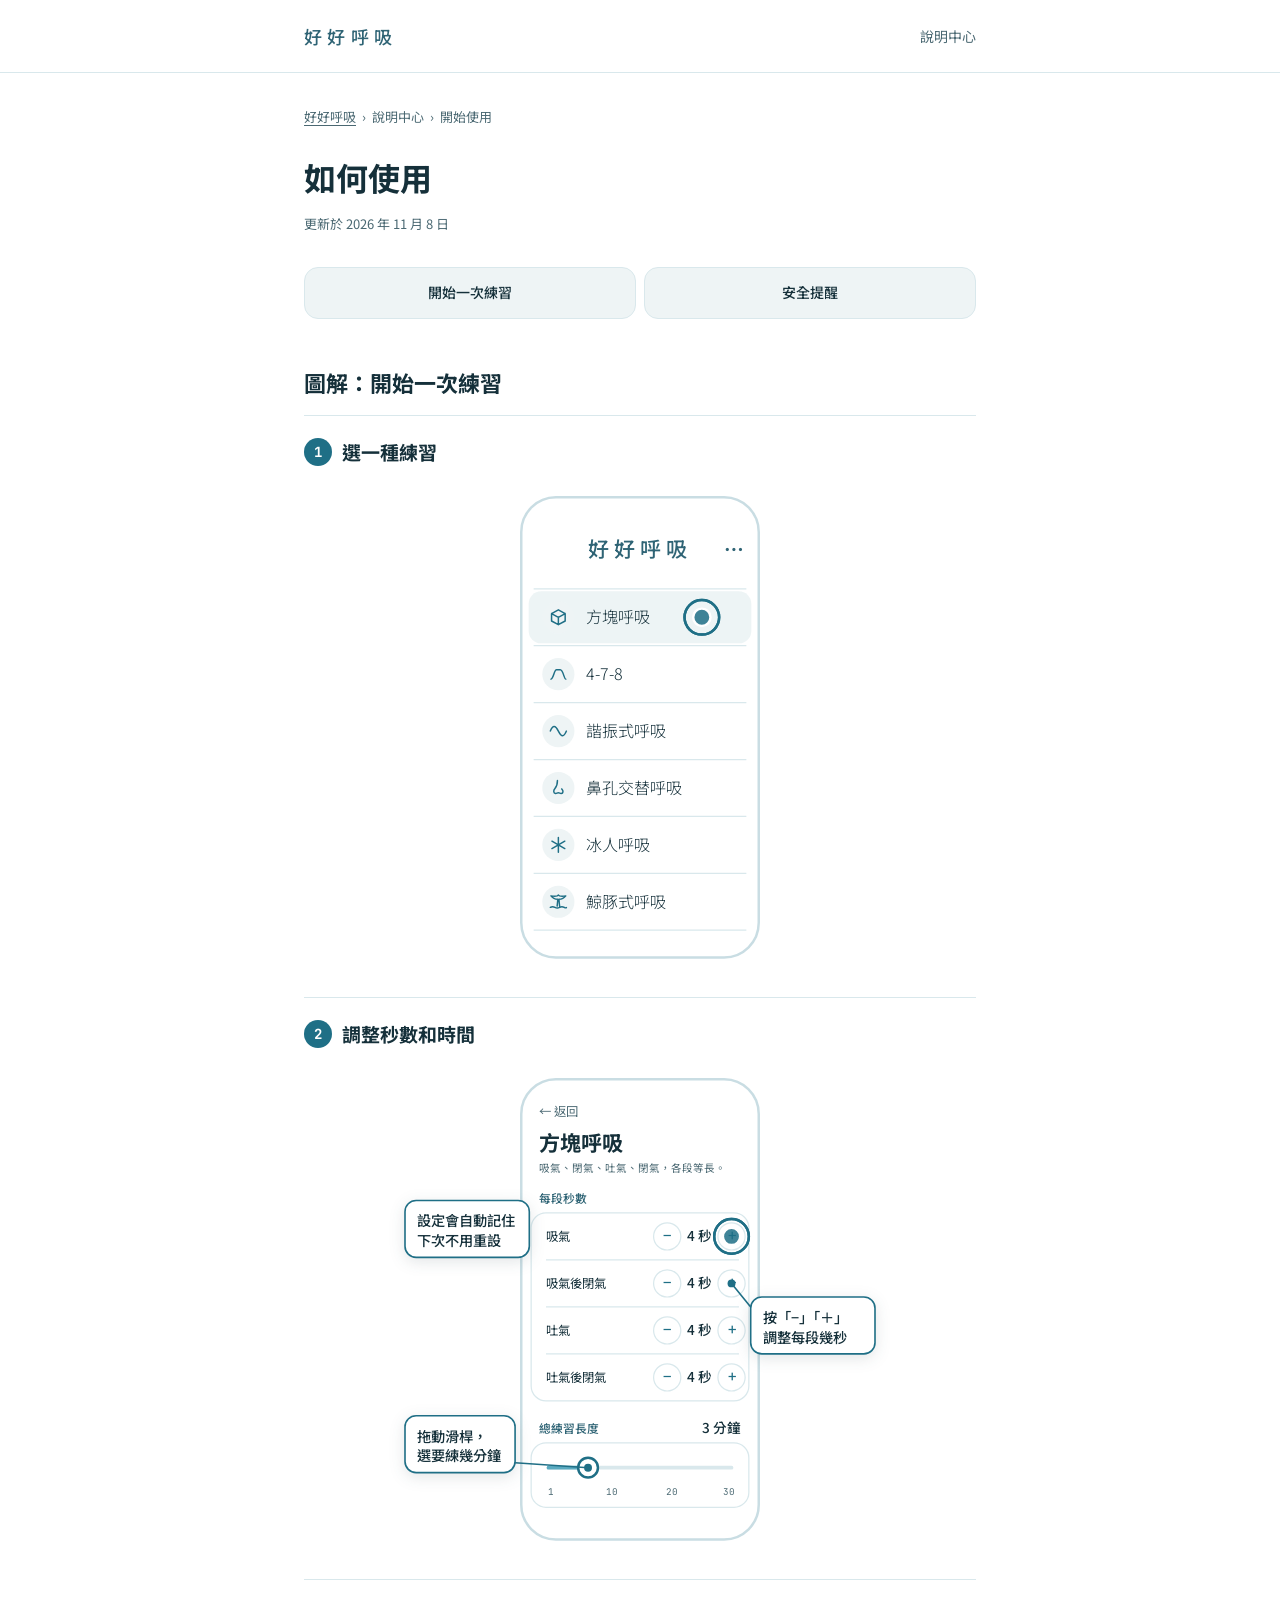
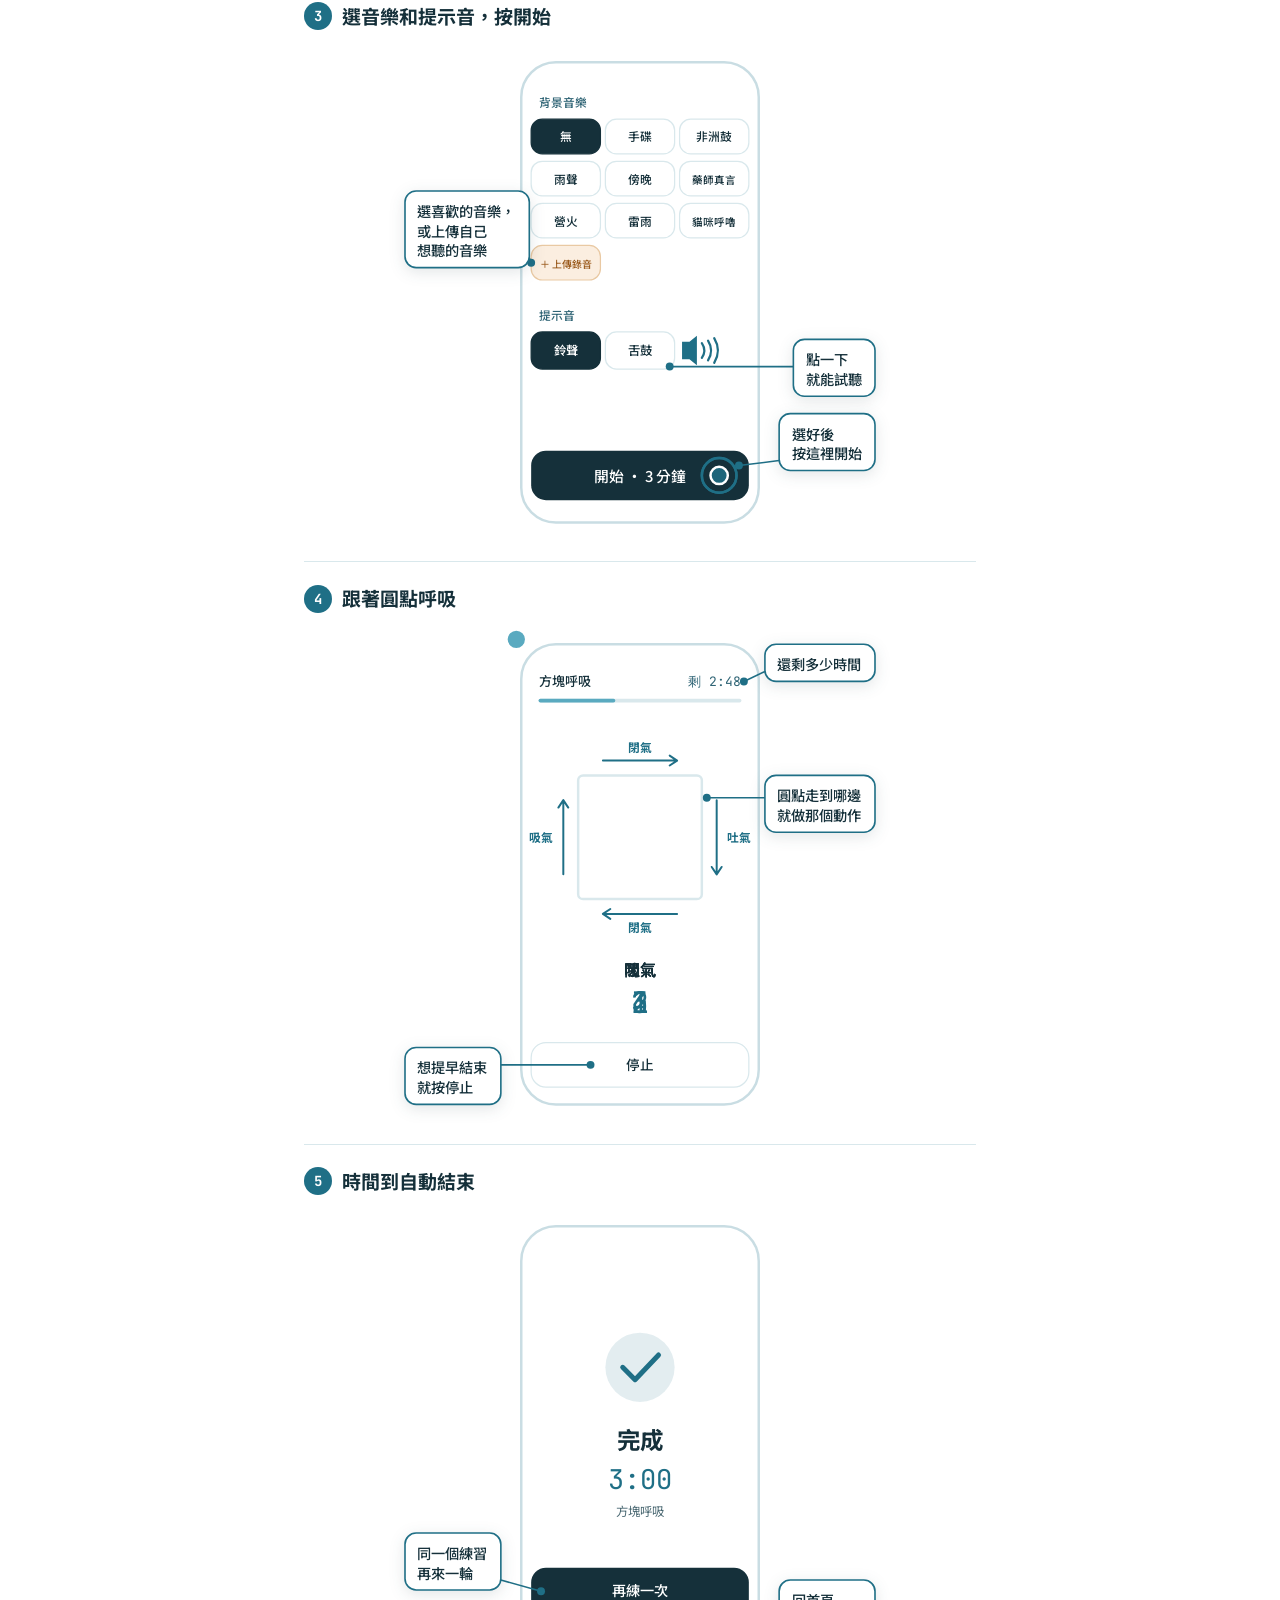
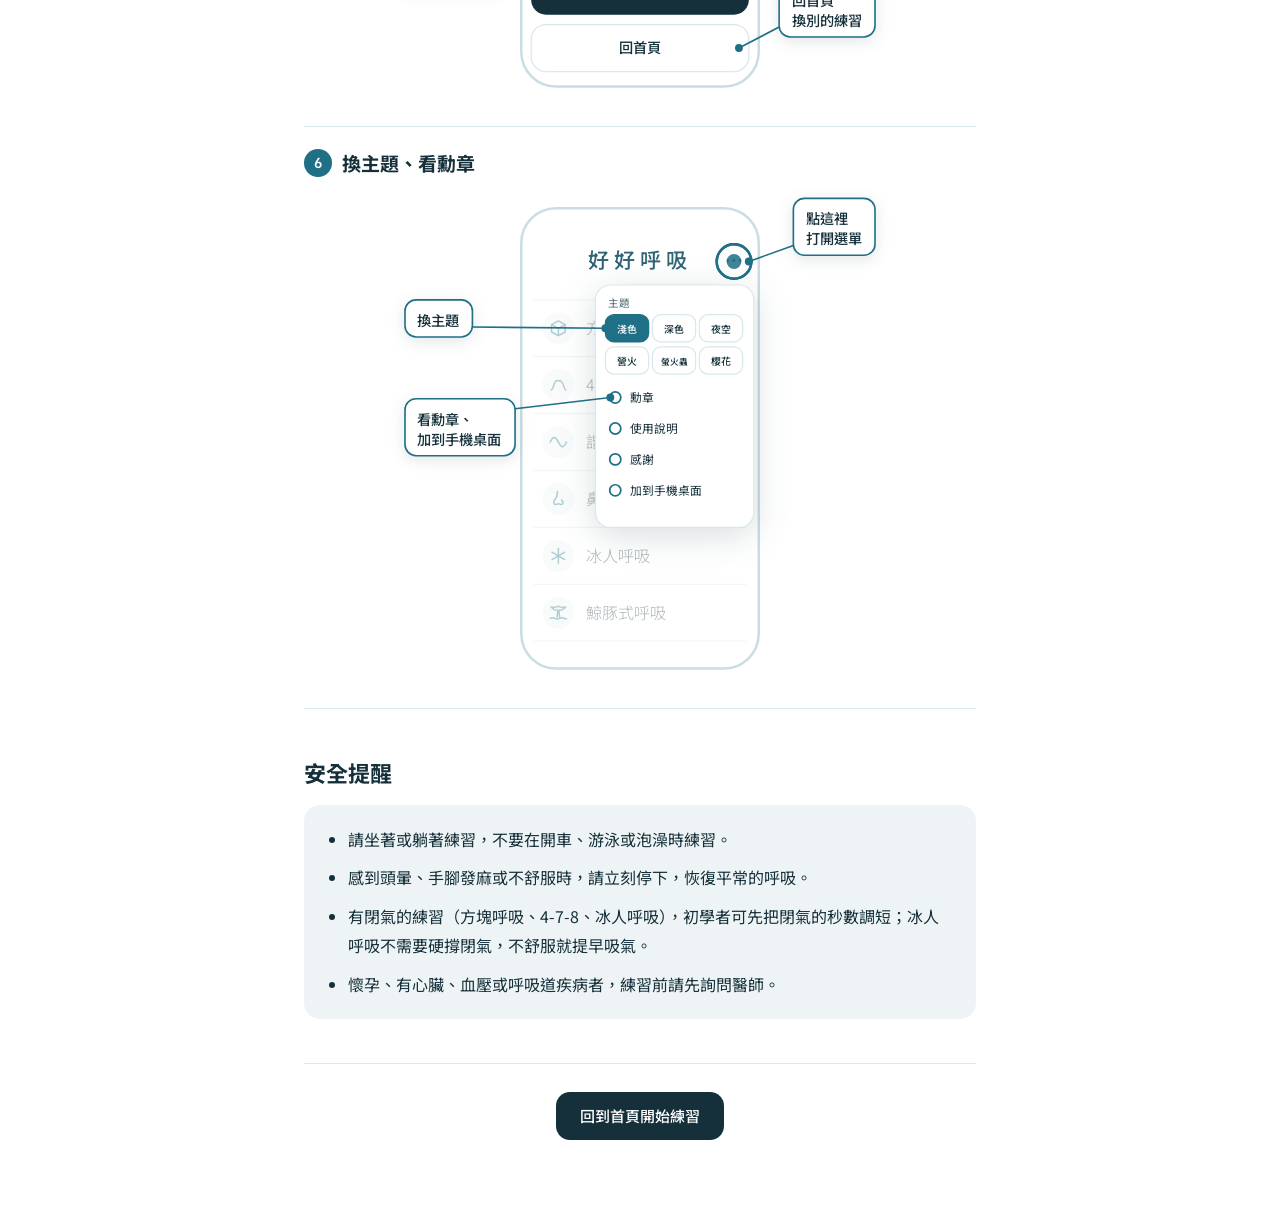
==== commit 37e90422: "鯨豚式呼吸上架、呼氣練習下架 - 鯨豚式呼吸移到冰人呼吸下面並正式上架（吸 2 吐 8，鼻子吸氣、閉嘴用鼻子吐氣） - 練習畫面改用會放大縮小的球，吐氣時向外擴散聲波紋，表示呼吸道的阻力 - 移除呼氣" ====
--- a/docs/help.html
+++ b/docs/help.html
@@ -93,7 +93,7 @@
   </nav>
 
   <h2 id="start">圖解：開始一次練習</h2>
-  <div class="guide"><div style="display:flex;flex-direction:column;gap:14px;padding:22px 0;border-bottom:1px solid var(--h7,#d9e8ec)"><div style="display:flex;align-items:center;gap:10px"><span style="width:28px;height:28px;border-radius:50%;background:var(--h4,#1f6f86);color:var(--h0,#ffffff);font:700 14px 'JetBrains Mono',monospace;display:flex;align-items:center;justify-content:center;flex:none">1</span><h3 style="margin:0;font-size:19px;font-weight:700">選一種練習</h3></div><div style="width:100%;max-width:470px;align-self:center"><svg viewBox="0 0 380 400" width="100%" style="display:block;overflow:visible" role="img"><g transform="translate(90,10)"><rect x="4" y="4" width="192" height="372" rx="28" style="fill:var(--h0,#ffffff);stroke:var(--h8,#c9dde3);stroke-width:2"></rect><text x="100" y="52" style="font-family:'Noto Sans TC',system-ui,sans-serif;font-size:17px;font-weight:500;fill:var(--h3,#2f6475);letter-spacing:4px" text-anchor="middle">好好呼吸</text><text x="176" y="52" style="font-family:'Noto Sans TC',system-ui,sans-serif;font-size:16px;font-weight:700;fill:var(--h3,#2f6475);" text-anchor="middle">⋯</text><rect x="10" y="80" width="180" height="42" rx="10" style="fill:var(--h4,#1f6f86);fill-opacity:.08"></rect><g style="opacity:1"><line x1="14" y1="78" x2="186" y2="78" style="stroke:var(--h7,#d9e8ec)"></line><circle cx="34" cy="101" r="13" style="fill:var(--h1,#eef4f5)"></circle><path d="M16 4L27 10V22L16 28L5 22V10ZM5 10L16 16L27 10M16 16V28" transform="translate(26.0,93.0) scale(0.5)" style="fill:none;stroke:var(--h4,#1f6f86);stroke-width:2.4;stroke-linecap:round;stroke-linejoin:round"></path><text x="56" y="106" style="font-family:'Noto Sans TC',system-ui,sans-serif;font-size:13px;font-weight:300;fill:var(--h2,#15303a);" text-anchor="start">方塊呼吸</text><line x1="14" y1="124" x2="186" y2="124" style="stroke:var(--h7,#d9e8ec)"></line><circle cx="34" cy="147" r="13" style="fill:var(--h1,#eef4f5)"></circle><path d="M4 24C8 24 9 9 13 9H19C24 9 25 24 28 24" transform="translate(26.0,139.0) scale(0.5)" style="fill:none;stroke:var(--h4,#1f6f86);stroke-width:2.4;stroke-linecap:round;stroke-linejoin:round"></path><text x="56" y="152" style="font-family:'Noto Sans TC',system-ui,sans-serif;font-size:13px;font-weight:300;fill:var(--h2,#15303a);" text-anchor="start">4-7-8</text><line x1="14" y1="170" x2="186" y2="170" style="stroke:var(--h7,#d9e8ec)"></line><circle cx="34" cy="193" r="13" style="fill:var(--h1,#eef4f5)"></circle><path d="M3 16C7 6 11 6 16 16S25 26 29 16" transform="translate(26.0,185.0) scale(0.5)" style="fill:none;stroke:var(--h4,#1f6f86);stroke-width:2.4;stroke-linecap:round;stroke-linejoin:round"></path><text x="56" y="198" style="font-family:'Noto Sans TC',system-ui,sans-serif;font-size:13px;font-weight:300;fill:var(--h2,#15303a);" text-anchor="start">諧振式呼吸</text><line x1="14" y1="216" x2="186" y2="216" style="stroke:var(--h7,#d9e8ec)"></line><circle cx="34" cy="239" r="13" style="fill:var(--h1,#eef4f5)"></circle><path d="M14.5 4C14.5 9.5 13.5 13.5 10.5 17C7.5 20.5 8 24.5 11.5 25C13.2 25.2 14 23.8 16 23.8S18.8 25.2 20.5 25C24 24.5 24.5 20.5 21.5 17.5" transform="translate(26.0,231.0) scale(0.5)" style="fill:none;stroke:var(--h4,#1f6f86);stroke-width:2.4;stroke-linecap:round;stroke-linejoin:round"></path><text x="56" y="244" style="font-family:'Noto Sans TC',system-ui,sans-serif;font-size:13px;font-weight:300;fill:var(--h2,#15303a);" text-anchor="start">鼻孔交替呼吸</text><line x1="14" y1="262" x2="186" y2="262" style="stroke:var(--h7,#d9e8ec)"></line><circle cx="34" cy="285" r="13" style="fill:var(--h1,#eef4f5)"></circle><path d="M16 4V28M5.6 10L26.4 22M5.6 22L26.4 10" transform="translate(26.0,277.0) scale(0.5)" style="fill:none;stroke:var(--h4,#1f6f86);stroke-width:2.4;stroke-linecap:round;stroke-linejoin:round"></path><text x="56" y="290" style="font-family:'Noto Sans TC',system-ui,sans-serif;font-size:13px;font-weight:300;fill:var(--h2,#15303a);" text-anchor="start">冰人呼吸</text><line x1="14" y1="308" x2="186" y2="308" style="stroke:var(--h7,#d9e8ec)"></line><circle cx="34" cy="331" r="13" style="fill:var(--h1,#eef4f5)"></circle><path d="M4 11H19C22 11 23 7 20 6M4 16H25C28 16 29 20 26 21.5M4 21H15" transform="translate(26.0,323.0) scale(0.5)" style="fill:none;stroke:var(--h4,#1f6f86);stroke-width:2.4;stroke-linecap:round;stroke-linejoin:round"></path><text x="56" y="336" style="font-family:'Noto Sans TC',system-ui,sans-serif;font-size:13px;font-weight:300;fill:var(--h2,#15303a);" text-anchor="start">呼氣練習</text><line x1="14" y1="354" x2="186" y2="354" style="stroke:var(--h7,#d9e8ec)"></line></g><circle cx="150" cy="101" r="14" class="rip" style="fill:none;stroke:var(--h4,#1f6f86);stroke-width:2"></circle><circle cx="150" cy="101" r="14" class="rip rip2" style="fill:none;stroke:var(--h4,#1f6f86);stroke-width:2"></circle><circle cx="150" cy="101" r="7" style="fill:var(--h4,#1f6f86);fill-opacity:.85;stroke:var(--h0,#ffffff);stroke-width:2"></circle></g></svg></div></div><div style="display:flex;flex-direction:column;gap:14px;padding:22px 0;border-bottom:1px solid var(--h7,#d9e8ec)"><div style="display:flex;align-items:center;gap:10px"><span style="width:28px;height:28px;border-radius:50%;background:var(--h4,#1f6f86);color:var(--h0,#ffffff);font:700 14px 'JetBrains Mono',monospace;display:flex;align-items:center;justify-content:center;flex:none">2</span><h3 style="margin:0;font-size:19px;font-weight:700">調整秒數和時間</h3></div><div style="width:100%;max-width:470px;align-self:center"><svg viewBox="0 0 380 400" width="100%" style="display:block;overflow:visible" role="img"><g transform="translate(90,10)"><rect x="4" y="4" width="192" height="372" rx="28" style="fill:var(--h0,#ffffff);stroke:var(--h8,#c9dde3);stroke-width:2"></rect><text x="18" y="34" style="font-family:'Noto Sans TC',system-ui,sans-serif;font-size:10px;font-weight:400;fill:var(--h13,#4a6872);" text-anchor="start">← 返回</text><text x="18" y="62" style="font-family:'Noto Sans TC',system-ui,sans-serif;font-size:17px;font-weight:700;fill:var(--h2,#15303a);" text-anchor="start">方塊呼吸</text><text x="18" y="79" style="font-family:'Noto Sans TC',system-ui,sans-serif;font-size:8.5px;font-weight:400;fill:var(--h13,#4a6872);" text-anchor="start">吸氣、閉氣、吐氣、閉氣，各段等長。</text><text x="18" y="104" style="font-family:'Noto Sans TC',system-ui,sans-serif;font-size:9.5px;font-weight:500;fill:var(--h3,#2f6475);" text-anchor="start">每段秒數</text><rect x="12" y="112" width="176" height="152" rx="12" style="fill:var(--h0,#ffffff);stroke:var(--h7,#d9e8ec)"></rect><text x="24" y="135" style="font-family:'Noto Sans TC',system-ui,sans-serif;font-size:10px;font-weight:400;fill:var(--h2,#15303a);" text-anchor="start">吸氣</text><circle cx="122" cy="131" r="11" style="fill:var(--h0,#ffffff);stroke:var(--h7,#d9e8ec)"></circle><text x="122" y="135" style="font-family:'Noto Sans TC',system-ui,sans-serif;font-size:12px;font-weight:500;fill:var(--h4,#1f6f86);" text-anchor="middle">−</text><text x="148" y="135" style="font-family:'Noto Sans TC',system-ui,sans-serif;font-size:11px;font-weight:500;fill:var(--h2,#15303a);" text-anchor="middle">4 秒</text><circle cx="174" cy="131" r="11" style="fill:var(--h0,#ffffff);stroke:var(--h7,#d9e8ec)"></circle><text x="174" y="135" style="font-family:'Noto Sans TC',system-ui,sans-serif;font-size:12px;font-weight:500;fill:var(--h4,#1f6f86);" text-anchor="middle">+</text><line x1="24" y1="150" x2="180" y2="150" style="stroke:var(--h7,#d9e8ec)"></line><text x="24" y="173" style="font-family:'Noto Sans TC',system-ui,sans-serif;font-size:10px;font-weight:400;fill:var(--h2,#15303a);" text-anchor="start">吸氣後閉氣</text><circle cx="122" cy="169" r="11" style="fill:var(--h0,#ffffff);stroke:var(--h7,#d9e8ec)"></circle><text x="122" y="173" style="font-family:'Noto Sans TC',system-ui,sans-serif;font-size:12px;font-weight:500;fill:var(--h4,#1f6f86);" text-anchor="middle">−</text><text x="148" y="173" style="font-family:'Noto Sans TC',system-ui,sans-serif;font-size:11px;font-weight:500;fill:var(--h2,#15303a);" text-anchor="middle">4 秒</text><circle cx="174" cy="169" r="11" style="fill:var(--h0,#ffffff);stroke:var(--h7,#d9e8ec)"></circle><text x="174" y="173" style="font-family:'Noto Sans TC',system-ui,sans-serif;font-size:12px;font-weight:500;fill:var(--h4,#1f6f86);" text-anchor="middle">+</text><line x1="24" y1="188" x2="180" y2="188" style="stroke:var(--h7,#d9e8ec)"></line><text x="24" y="211" style="font-family:'Noto Sans TC',system-ui,sans-serif;font-size:10px;font-weight:400;fill:var(--h2,#15303a);" text-anchor="start">吐氣</text><circle cx="122" cy="207" r="11" style="fill:var(--h0,#ffffff);stroke:var(--h7,#d9e8ec)"></circle><text x="122" y="211" style="font-family:'Noto Sans TC',system-ui,sans-serif;font-size:12px;font-weight:500;fill:var(--h4,#1f6f86);" text-anchor="middle">−</text><text x="148" y="211" style="font-family:'Noto Sans TC',system-ui,sans-serif;font-size:11px;font-weight:500;fill:var(--h2,#15303a);" text-anchor="middle">4 秒</text><circle cx="174" cy="207" r="11" style="fill:var(--h0,#ffffff);stroke:var(--h7,#d9e8ec)"></circle><text x="174" y="211" style="font-family:'Noto Sans TC',system-ui,sans-serif;font-size:12px;font-weight:500;fill:var(--h4,#1f6f86);" text-anchor="middle">+</text><line x1="24" y1="226" x2="180" y2="226" style="stroke:var(--h7,#d9e8ec)"></line><text x="24" y="249" style="font-family:'Noto Sans TC',system-ui,sans-serif;font-size:10px;font-weight:400;fill:var(--h2,#15303a);" text-anchor="start">吐氣後閉氣</text><circle cx="122" cy="245" r="11" style="fill:var(--h0,#ffffff);stroke:var(--h7,#d9e8ec)"></circle><text x="122" y="249" style="font-family:'Noto Sans TC',system-ui,sans-serif;font-size:12px;font-weight:500;fill:var(--h4,#1f6f86);" text-anchor="middle">−</text><text x="148" y="249" style="font-family:'Noto Sans TC',system-ui,sans-serif;font-size:11px;font-weight:500;fill:var(--h2,#15303a);" text-anchor="middle">4 秒</text><circle cx="174" cy="245" r="11" style="fill:var(--h0,#ffffff);stroke:var(--h7,#d9e8ec)"></circle><text x="174" y="249" style="font-family:'Noto Sans TC',system-ui,sans-serif;font-size:12px;font-weight:500;fill:var(--h4,#1f6f86);" text-anchor="middle">+</text><text x="18" y="290" style="font-family:'Noto Sans TC',system-ui,sans-serif;font-size:9.5px;font-weight:500;fill:var(--h3,#2f6475);" text-anchor="start">總練習長度</text><text x="182" y="290" style="font-family:'Noto Sans TC',system-ui,sans-serif;font-size:11px;font-weight:500;fill:var(--h2,#15303a);" text-anchor="end">3 分鐘</text><rect x="12" y="298" width="176" height="52" rx="12" style="fill:var(--h0,#ffffff);stroke:var(--h7,#d9e8ec)"></rect><line x1="26" y1="318" x2="174" y2="318" style="stroke:var(--h7,#d9e8ec);stroke-width:3;stroke-linecap:round"></line><line x1="26" y1="318" x2="58" y2="318" style="stroke:var(--h5,#5aaac0);stroke-width:3;stroke-linecap:round"></line><circle cx="58" cy="318" r="8" style="fill:var(--h0,#ffffff);stroke:var(--h4,#1f6f86);stroke-width:2"></circle><text x="28" y="340" style="font-family:'Noto Sans TC',system-ui,sans-serif;font-size:7.5px;font-weight:400;fill:var(--h13,#4a6872);font-family:'JetBrains Mono',monospace" text-anchor="middle">1</text><text x="77" y="340" style="font-family:'Noto Sans TC',system-ui,sans-serif;font-size:7.5px;font-weight:400;fill:var(--h13,#4a6872);font-family:'JetBrains Mono',monospace" text-anchor="middle">10</text><text x="126" y="340" style="font-family:'Noto Sans TC',system-ui,sans-serif;font-size:7.5px;font-weight:400;fill:var(--h13,#4a6872);font-family:'JetBrains Mono',monospace" text-anchor="middle">20</text><text x="172" y="340" style="font-family:'Noto Sans TC',system-ui,sans-serif;font-size:7.5px;font-weight:400;fill:var(--h13,#4a6872);font-family:'JetBrains Mono',monospace" text-anchor="middle">30</text><circle cx="174" cy="131" r="14" class="rip" style="fill:none;stroke:var(--h4,#1f6f86);stroke-width:2"></circle><circle cx="174" cy="131" r="14" class="rip rip2" style="fill:none;stroke:var(--h4,#1f6f86);stroke-width:2"></circle><circle cx="174" cy="131" r="7" style="fill:var(--h4,#1f6f86);fill-opacity:.85;stroke:var(--h0,#ffffff);stroke-width:2"></circle></g><rect x="0" y="112" width="100.5" height="46" rx="9" style="fill:var(--h0,#ffffff);stroke:var(--h4,#1f6f86);stroke-width:1.3;filter:drop-shadow(0 3px 6px rgba(21,48,58,.12))"></rect><text x="10" y="133" style="font-family:'Noto Sans TC',system-ui,sans-serif;font-size:11.5px;font-weight:500;fill:var(--h2,#15303a);" text-anchor="start">設定會自動記住</text><text x="10" y="149" style="font-family:'Noto Sans TC',system-ui,sans-serif;font-size:11.5px;font-weight:500;fill:var(--h2,#15303a);" text-anchor="start">下次不用重設</text><line x1="89.0" y1="324" x2="148" y2="328" style="stroke:var(--h4,#1f6f86);stroke-width:1.3"></line><circle cx="148" cy="328" r="3.2" style="fill:var(--h4,#1f6f86)"></circle><rect x="0" y="286" width="89.0" height="46" rx="9" style="fill:var(--h0,#ffffff);stroke:var(--h4,#1f6f86);stroke-width:1.3;filter:drop-shadow(0 3px 6px rgba(21,48,58,.12))"></rect><text x="10" y="307" style="font-family:'Noto Sans TC',system-ui,sans-serif;font-size:11.5px;font-weight:500;fill:var(--h2,#15303a);" text-anchor="start">拖動滑桿，</text><text x="10" y="323" style="font-family:'Noto Sans TC',system-ui,sans-serif;font-size:11.5px;font-weight:500;fill:var(--h2,#15303a);" text-anchor="start">選要練幾分鐘</text><line x1="279.5" y1="198" x2="264" y2="179" style="stroke:var(--h4,#1f6f86);stroke-width:1.3"></line><circle cx="264" cy="179" r="3.2" style="fill:var(--h4,#1f6f86)"></circle><rect x="279.5" y="190" width="100.5" height="46" rx="9" style="fill:var(--h0,#ffffff);stroke:var(--h4,#1f6f86);stroke-width:1.3;filter:drop-shadow(0 3px 6px rgba(21,48,58,.12))"></rect><text x="289.5" y="211" style="font-family:'Noto Sans TC',system-ui,sans-serif;font-size:11.5px;font-weight:500;fill:var(--h2,#15303a);" text-anchor="start">按「−」「＋」</text><text x="289.5" y="227" style="font-family:'Noto Sans TC',system-ui,sans-serif;font-size:11.5px;font-weight:500;fill:var(--h2,#15303a);" text-anchor="start">調整每段幾秒</text></svg></div></div><div style="display:flex;flex-direction:column;gap:14px;padding:22px 0;border-bottom:1px solid var(--h7,#d9e8ec)"><div style="display:flex;align-items:center;gap:10px"><span style="width:28px;height:28px;border-radius:50%;background:var(--h4,#1f6f86);color:var(--h0,#ffffff);font:700 14px 'JetBrains Mono',monospace;display:flex;align-items:center;justify-content:center;flex:none">3</span><h3 style="margin:0;font-size:19px;font-weight:700">選音樂和提示音，按開始</h3></div><div style="width:100%;max-width:470px;align-self:center"><svg viewBox="0 0 380 400" width="100%" style="display:block;overflow:visible" role="img"><g transform="translate(90,10)"><rect x="4" y="4" width="192" height="372" rx="28" style="fill:var(--h0,#ffffff);stroke:var(--h8,#c9dde3);stroke-width:2"></rect><text x="18" y="40" style="font-family:'Noto Sans TC',system-ui,sans-serif;font-size:9.5px;font-weight:500;fill:var(--h3,#2f6475);" text-anchor="start">背景音樂</text><rect x="12" y="50" width="56" height="28" rx="9" style="fill:var(--h2,#15303a);stroke:var(--h2,#15303a)"></rect><text x="40" y="68" style="font-family:'Noto Sans TC',system-ui,sans-serif;font-size:9.5px;font-weight:500;fill:var(--h0,#ffffff);" text-anchor="middle">無</text><rect x="72" y="50" width="56" height="28" rx="9" style="fill:var(--h0,#ffffff);stroke:var(--h7,#d9e8ec)"></rect><text x="100" y="68" style="font-family:'Noto Sans TC',system-ui,sans-serif;font-size:9.5px;font-weight:500;fill:var(--h2,#15303a);" text-anchor="middle">手碟</text><rect x="132" y="50" width="56" height="28" rx="9" style="fill:var(--h0,#ffffff);stroke:var(--h7,#d9e8ec)"></rect><text x="160" y="68" style="font-family:'Noto Sans TC',system-ui,sans-serif;font-size:9.5px;font-weight:500;fill:var(--h2,#15303a);" text-anchor="middle">非洲鼓</text><rect x="12" y="84" width="56" height="28" rx="9" style="fill:var(--h0,#ffffff);stroke:var(--h7,#d9e8ec)"></rect><text x="40" y="102" style="font-family:'Noto Sans TC',system-ui,sans-serif;font-size:9.5px;font-weight:500;fill:var(--h2,#15303a);" text-anchor="middle">雨聲</text><rect x="72" y="84" width="56" height="28" rx="9" style="fill:var(--h0,#ffffff);stroke:var(--h7,#d9e8ec)"></rect><text x="100" y="102" style="font-family:'Noto Sans TC',system-ui,sans-serif;font-size:9.5px;font-weight:500;fill:var(--h2,#15303a);" text-anchor="middle">傍晚</text><rect x="132" y="84" width="56" height="28" rx="9" style="fill:var(--h0,#ffffff);stroke:var(--h7,#d9e8ec)"></rect><text x="160" y="102" style="font-family:'Noto Sans TC',system-ui,sans-serif;font-size:8.5px;font-weight:500;fill:var(--h2,#15303a);" text-anchor="middle">藥師真言</text><rect x="12" y="118" width="56" height="28" rx="9" style="fill:var(--h0,#ffffff);stroke:var(--h7,#d9e8ec)"></rect><text x="40" y="136" style="font-family:'Noto Sans TC',system-ui,sans-serif;font-size:9.5px;font-weight:500;fill:var(--h2,#15303a);" text-anchor="middle">營火</text><rect x="72" y="118" width="56" height="28" rx="9" style="fill:var(--h0,#ffffff);stroke:var(--h7,#d9e8ec)"></rect><text x="100" y="136" style="font-family:'Noto Sans TC',system-ui,sans-serif;font-size:9.5px;font-weight:500;fill:var(--h2,#15303a);" text-anchor="middle">雷雨</text><rect x="132" y="118" width="56" height="28" rx="9" style="fill:var(--h0,#ffffff);stroke:var(--h7,#d9e8ec)"></rect><text x="160" y="136" style="font-family:'Noto Sans TC',system-ui,sans-serif;font-size:8.5px;font-weight:500;fill:var(--h2,#15303a);" text-anchor="middle">貓咪呼嚕</text><rect x="12" y="152" width="56" height="28" rx="9" style="fill:#fbeee0;stroke:#e9c9a3"></rect><text x="40" y="170" style="font-family:'Noto Sans TC',system-ui,sans-serif;font-size:8px;font-weight:500;fill:#9a5a1c;" text-anchor="middle">＋ 上傳錄音</text><text x="18" y="212" style="font-family:'Noto Sans TC',system-ui,sans-serif;font-size:9.5px;font-weight:500;fill:var(--h3,#2f6475);" text-anchor="start">提示音</text><rect x="12" y="222" width="56" height="30" rx="9" style="fill:var(--h2,#15303a);stroke:var(--h2,#15303a)"></rect><text x="40" y="241" style="font-family:'Noto Sans TC',system-ui,sans-serif;font-size:10px;font-weight:500;fill:var(--h0,#ffffff);" text-anchor="middle">鈴聲</text><rect x="72" y="222" width="56" height="30" rx="9" style="fill:var(--h0,#ffffff);stroke:var(--h7,#d9e8ec)"></rect><text x="100" y="241" style="font-family:'Noto Sans TC',system-ui,sans-serif;font-size:10px;font-weight:500;fill:var(--h2,#15303a);" text-anchor="middle">舌鼓</text><path d="M134 230L140 230L146 225V249L140 244L134 244Z" style="fill:var(--h4,#1f6f86)"></path><path d="M150 231Q154 237 150 243" class="wave" style="fill:none;stroke:var(--h4,#1f6f86);stroke-width:1.8;stroke-linecap:round;animation-delay:0.0s"></path><path d="M155 229Q160 237 155 245" class="wave" style="fill:none;stroke:var(--h4,#1f6f86);stroke-width:1.8;stroke-linecap:round;animation-delay:0.25s"></path><path d="M160 227Q166 237 160 247" class="wave" style="fill:none;stroke:var(--h4,#1f6f86);stroke-width:1.8;stroke-linecap:round;animation-delay:0.5s"></path><rect x="12" y="318" width="176" height="40" rx="12" style="fill:var(--h2,#15303a)"></rect><text x="100" y="343" style="font-family:'Noto Sans TC',system-ui,sans-serif;font-size:12px;font-weight:500;fill:var(--h0,#ffffff);" text-anchor="middle">開始 · 3 分鐘</text><circle cx="164" cy="338" r="14" class="rip" style="fill:none;stroke:var(--h4,#1f6f86);stroke-width:2"></circle><circle cx="164" cy="338" r="14" class="rip rip2" style="fill:none;stroke:var(--h4,#1f6f86);stroke-width:2"></circle><circle cx="164" cy="338" r="7" style="fill:var(--h4,#1f6f86);fill-opacity:.85;stroke:var(--h0,#ffffff);stroke-width:2"></circle></g><line x1="100.5" y1="172" x2="102" y2="176" style="stroke:var(--h4,#1f6f86);stroke-width:1.3"></line><circle cx="102" cy="176" r="3.2" style="fill:var(--h4,#1f6f86)"></circle><rect x="0" y="118" width="100.5" height="62" rx="9" style="fill:var(--h0,#ffffff);stroke:var(--h4,#1f6f86);stroke-width:1.3;filter:drop-shadow(0 3px 6px rgba(21,48,58,.12))"></rect><text x="10" y="139" style="font-family:'Noto Sans TC',system-ui,sans-serif;font-size:11.5px;font-weight:500;fill:var(--h2,#15303a);" text-anchor="start">選喜歡的音樂，</text><text x="10" y="155" style="font-family:'Noto Sans TC',system-ui,sans-serif;font-size:11.5px;font-weight:500;fill:var(--h2,#15303a);" text-anchor="start">或上傳自己</text><text x="10" y="171" style="font-family:'Noto Sans TC',system-ui,sans-serif;font-size:11.5px;font-weight:500;fill:var(--h2,#15303a);" text-anchor="start">想聽的音樂</text><line x1="314.0" y1="260" x2="214" y2="260" style="stroke:var(--h4,#1f6f86);stroke-width:1.3"></line><circle cx="214" cy="260" r="3.2" style="fill:var(--h4,#1f6f86)"></circle><rect x="314.0" y="238" width="66.0" height="46" rx="9" style="fill:var(--h0,#ffffff);stroke:var(--h4,#1f6f86);stroke-width:1.3;filter:drop-shadow(0 3px 6px rgba(21,48,58,.12))"></rect><text x="324.0" y="259" style="font-family:'Noto Sans TC',system-ui,sans-serif;font-size:11.5px;font-weight:500;fill:var(--h2,#15303a);" text-anchor="start">點一下</text><text x="324.0" y="275" style="font-family:'Noto Sans TC',system-ui,sans-serif;font-size:11.5px;font-weight:500;fill:var(--h2,#15303a);" text-anchor="start">就能試聽</text><line x1="302.5" y1="336" x2="270" y2="340" style="stroke:var(--h4,#1f6f86);stroke-width:1.3"></line><circle cx="270" cy="340" r="3.2" style="fill:var(--h4,#1f6f86)"></circle><rect x="302.5" y="298" width="77.5" height="46" rx="9" style="fill:var(--h0,#ffffff);stroke:var(--h4,#1f6f86);stroke-width:1.3;filter:drop-shadow(0 3px 6px rgba(21,48,58,.12))"></rect><text x="312.5" y="319" style="font-family:'Noto Sans TC',system-ui,sans-serif;font-size:11.5px;font-weight:500;fill:var(--h2,#15303a);" text-anchor="start">選好後</text><text x="312.5" y="335" style="font-family:'Noto Sans TC',system-ui,sans-serif;font-size:11.5px;font-weight:500;fill:var(--h2,#15303a);" text-anchor="start">按這裡開始</text></svg></div></div><div style="display:flex;flex-direction:column;gap:14px;padding:22px 0;border-bottom:1px solid var(--h7,#d9e8ec)"><div style="display:flex;align-items:center;gap:10px"><span style="width:28px;height:28px;border-radius:50%;background:var(--h4,#1f6f86);color:var(--h0,#ffffff);font:700 14px 'JetBrains Mono',monospace;display:flex;align-items:center;justify-content:center;flex:none">4</span><h3 style="margin:0;font-size:19px;font-weight:700">跟著圓點呼吸</h3></div><div style="width:100%;max-width:470px;align-self:center"><svg viewBox="0 0 380 400" width="100%" style="display:block;overflow:visible" role="img"><g transform="translate(90,10)"><rect x="4" y="4" width="192" height="372" rx="28" style="fill:var(--h0,#ffffff);stroke:var(--h8,#c9dde3);stroke-width:2"></rect><text x="18" y="38" style="font-family:'Noto Sans TC',system-ui,sans-serif;font-size:10.5px;font-weight:500;fill:var(--h2,#15303a);" text-anchor="start">方塊呼吸</text><text x="182" y="38" style="font-family:'Noto Sans TC',system-ui,sans-serif;font-size:10.5px;font-weight:400;fill:var(--h3,#2f6475);font-family:'JetBrains Mono',monospace" text-anchor="end">剩 2:48</text><rect x="18" y="48" width="164" height="3" rx="1.5" style="fill:var(--h7,#d9e8ec)"></rect><rect x="18" y="48" width="62" height="3" rx="1.5" style="fill:var(--h5,#5aaac0)"></rect><rect x="50" y="110" width="100" height="100" rx="4" style="fill:none;stroke:var(--h7,#d9e8ec);stroke-width:2"></rect><path d="M38 190V130M34 136L38 130L42 136" style="fill:none;stroke:var(--h4,#1f6f86);stroke-width:1.6;stroke-linecap:round;stroke-linejoin:round"></path><text x="30" y="164" style="font-family:'Noto Sans TC',system-ui,sans-serif;font-size:9.5px;font-weight:700;fill:var(--h4,#1f6f86);" text-anchor="end">吸氣</text><path d="M70 98H130M124 94L130 98L124 102" style="fill:none;stroke:var(--h4,#1f6f86);stroke-width:1.6;stroke-linecap:round;stroke-linejoin:round"></path><text x="100" y="91" style="font-family:'Noto Sans TC',system-ui,sans-serif;font-size:9.5px;font-weight:700;fill:var(--h4,#1f6f86);" text-anchor="middle">閉氣</text><path d="M162 130V190M158 184L162 190L166 184" style="fill:none;stroke:var(--h4,#1f6f86);stroke-width:1.6;stroke-linecap:round;stroke-linejoin:round"></path><text x="170" y="164" style="font-family:'Noto Sans TC',system-ui,sans-serif;font-size:9.5px;font-weight:700;fill:var(--h4,#1f6f86);" text-anchor="start">吐氣</text><path d="M130 222H70M76 218L70 222L76 226" style="fill:none;stroke:var(--h4,#1f6f86);stroke-width:1.6;stroke-linecap:round;stroke-linejoin:round"></path><text x="100" y="237" style="font-family:'Noto Sans TC',system-ui,sans-serif;font-size:9.5px;font-weight:700;fill:var(--h4,#1f6f86);" text-anchor="middle">閉氣</text><circle r="8" class="walk" style="fill:var(--h5,#5aaac0);stroke:var(--h0,#ffffff);stroke-width:2"></circle><text x="100" y="272" class="lab" style="font-family:'Noto Sans TC',system-ui,sans-serif;font-size:13px;font-weight:500;fill:var(--h2,#15303a);animation-delay:0s" text-anchor="middle">吸氣</text><text x="100" y="272" class="lab" style="font-family:'Noto Sans TC',system-ui,sans-serif;font-size:13px;font-weight:500;fill:var(--h2,#15303a);animation-delay:-12s" text-anchor="middle">閉氣</text><text x="100" y="272" class="lab" style="font-family:'Noto Sans TC',system-ui,sans-serif;font-size:13px;font-weight:500;fill:var(--h2,#15303a);animation-delay:-8s" text-anchor="middle">吐氣</text><text x="100" y="272" class="lab" style="font-family:'Noto Sans TC',system-ui,sans-serif;font-size:13px;font-weight:500;fill:var(--h2,#15303a);animation-delay:-4s" text-anchor="middle">閉氣</text><text x="100" y="302" class="num" style="font-family:'JetBrains Mono',monospace;font-size:24px;fill:var(--h4,#1f6f86);animation-delay:0s" text-anchor="middle">4</text><text x="100" y="302" class="num" style="font-family:'JetBrains Mono',monospace;font-size:24px;fill:var(--h4,#1f6f86);animation-delay:-3s" text-anchor="middle">3</text><text x="100" y="302" class="num" style="font-family:'JetBrains Mono',monospace;font-size:24px;fill:var(--h4,#1f6f86);animation-delay:-2s" text-anchor="middle">2</text><text x="100" y="302" class="num" style="font-family:'JetBrains Mono',monospace;font-size:24px;fill:var(--h4,#1f6f86);animation-delay:-1s" text-anchor="middle">1</text><rect x="12" y="326" width="176" height="36" rx="12" style="fill:var(--h0,#ffffff);stroke:var(--h7,#d9e8ec)"></rect><text x="100" y="348" style="font-family:'Noto Sans TC',system-ui,sans-serif;font-size:11px;font-weight:500;fill:var(--h2,#15303a);" text-anchor="middle">停止</text></g><line x1="291.0" y1="36" x2="274" y2="44" style="stroke:var(--h4,#1f6f86);stroke-width:1.3"></line><circle cx="274" cy="44" r="3.2" style="fill:var(--h4,#1f6f86)"></circle><rect x="291.0" y="14" width="89.0" height="30" rx="9" style="fill:var(--h0,#ffffff);stroke:var(--h4,#1f6f86);stroke-width:1.3;filter:drop-shadow(0 3px 6px rgba(21,48,58,.12))"></rect><text x="301.0" y="35" style="font-family:'Noto Sans TC',system-ui,sans-serif;font-size:11.5px;font-weight:500;fill:var(--h2,#15303a);" text-anchor="start">還剩多少時間</text><line x1="291.0" y1="138" x2="244" y2="138" style="stroke:var(--h4,#1f6f86);stroke-width:1.3"></line><circle cx="244" cy="138" r="3.2" style="fill:var(--h4,#1f6f86)"></circle><rect x="291.0" y="120" width="89.0" height="46" rx="9" style="fill:var(--h0,#ffffff);stroke:var(--h4,#1f6f86);stroke-width:1.3;filter:drop-shadow(0 3px 6px rgba(21,48,58,.12))"></rect><text x="301.0" y="141" style="font-family:'Noto Sans TC',system-ui,sans-serif;font-size:11.5px;font-weight:500;fill:var(--h2,#15303a);" text-anchor="start">圓點走到哪邊</text><text x="301.0" y="157" style="font-family:'Noto Sans TC',system-ui,sans-serif;font-size:11.5px;font-weight:500;fill:var(--h2,#15303a);" text-anchor="start">就做那個動作</text><line x1="77.5" y1="354" x2="150" y2="354" style="stroke:var(--h4,#1f6f86);stroke-width:1.3"></line><circle cx="150" cy="354" r="3.2" style="fill:var(--h4,#1f6f86)"></circle><rect x="0" y="340" width="77.5" height="46" rx="9" style="fill:var(--h0,#ffffff);stroke:var(--h4,#1f6f86);stroke-width:1.3;filter:drop-shadow(0 3px 6px rgba(21,48,58,.12))"></rect><text x="10" y="361" style="font-family:'Noto Sans TC',system-ui,sans-serif;font-size:11.5px;font-weight:500;fill:var(--h2,#15303a);" text-anchor="start">想提早結束</text><text x="10" y="377" style="font-family:'Noto Sans TC',system-ui,sans-serif;font-size:11.5px;font-weight:500;fill:var(--h2,#15303a);" text-anchor="start">就按停止</text></svg></div></div><div style="display:flex;flex-direction:column;gap:14px;padding:22px 0;border-bottom:1px solid var(--h7,#d9e8ec)"><div style="display:flex;align-items:center;gap:10px"><span style="width:28px;height:28px;border-radius:50%;background:var(--h4,#1f6f86);color:var(--h0,#ffffff);font:700 14px 'JetBrains Mono',monospace;display:flex;align-items:center;justify-content:center;flex:none">5</span><h3 style="margin:0;font-size:19px;font-weight:700">時間到自動結束</h3></div><div style="width:100%;max-width:470px;align-self:center"><svg viewBox="0 0 380 400" width="100%" style="display:block;overflow:visible" role="img"><g transform="translate(90,10)"><rect x="4" y="4" width="192" height="372" rx="28" style="fill:var(--h0,#ffffff);stroke:var(--h8,#c9dde3);stroke-width:2"></rect><circle cx="100" cy="118" r="28" style="fill:var(--h4,#1f6f86);fill-opacity:.12"></circle><path d="M86 118L96 128L115 108" style="fill:none;stroke:var(--h4,#1f6f86);stroke-width:4;stroke-linecap:round;stroke-linejoin:round"></path><text x="100" y="184" style="font-family:'Noto Sans TC',system-ui,sans-serif;font-size:19px;font-weight:700;fill:var(--h2,#15303a);" text-anchor="middle">完成</text><text x="100" y="216" style="font-family:'Noto Sans TC',system-ui,sans-serif;font-size:22px;font-weight:400;fill:var(--h4,#1f6f86);font-family:'JetBrains Mono',monospace" text-anchor="middle">3:00</text><text x="100" y="238" style="font-family:'Noto Sans TC',system-ui,sans-serif;font-size:10px;font-weight:400;fill:var(--h13,#4a6872);" text-anchor="middle">方塊呼吸</text><rect x="12" y="280" width="176" height="38" rx="12" style="fill:var(--h2,#15303a)"></rect><text x="100" y="303" style="font-family:'Noto Sans TC',system-ui,sans-serif;font-size:11.5px;font-weight:500;fill:var(--h0,#ffffff);" text-anchor="middle">再練一次</text><rect x="12" y="326" width="176" height="38" rx="12" style="fill:var(--h0,#ffffff);stroke:var(--h7,#d9e8ec)"></rect><text x="100" y="349" style="font-family:'Noto Sans TC',system-ui,sans-serif;font-size:11.5px;font-weight:500;fill:var(--h2,#15303a);" text-anchor="middle">回首頁</text></g><line x1="77.5" y1="300" x2="110" y2="309" style="stroke:var(--h4,#1f6f86);stroke-width:1.3"></line><circle cx="110" cy="309" r="3.2" style="fill:var(--h4,#1f6f86)"></circle><rect x="0" y="262" width="77.5" height="46" rx="9" style="fill:var(--h0,#ffffff);stroke:var(--h4,#1f6f86);stroke-width:1.3;filter:drop-shadow(0 3px 6px rgba(21,48,58,.12))"></rect><text x="10" y="283" style="font-family:'Noto Sans TC',system-ui,sans-serif;font-size:11.5px;font-weight:500;fill:var(--h2,#15303a);" text-anchor="start">同一個練習</text><text x="10" y="299" style="font-family:'Noto Sans TC',system-ui,sans-serif;font-size:11.5px;font-weight:500;fill:var(--h2,#15303a);" text-anchor="start">再來一輪</text><line x1="302.5" y1="338" x2="270" y2="355" style="stroke:var(--h4,#1f6f86);stroke-width:1.3"></line><circle cx="270" cy="355" r="3.2" style="fill:var(--h4,#1f6f86)"></circle><rect x="302.5" y="300" width="77.5" height="46" rx="9" style="fill:var(--h0,#ffffff);stroke:var(--h4,#1f6f86);stroke-width:1.3;filter:drop-shadow(0 3px 6px rgba(21,48,58,.12))"></rect><text x="312.5" y="321" style="font-family:'Noto Sans TC',system-ui,sans-serif;font-size:11.5px;font-weight:500;fill:var(--h2,#15303a);" text-anchor="start">回首頁</text><text x="312.5" y="337" style="font-family:'Noto Sans TC',system-ui,sans-serif;font-size:11.5px;font-weight:500;fill:var(--h2,#15303a);" text-anchor="start">換別的練習</text></svg></div></div><div style="display:flex;flex-direction:column;gap:14px;padding:22px 0;border-bottom:1px solid var(--h7,#d9e8ec)"><div style="display:flex;align-items:center;gap:10px"><span style="width:28px;height:28px;border-radius:50%;background:var(--h4,#1f6f86);color:var(--h0,#ffffff);font:700 14px 'JetBrains Mono',monospace;display:flex;align-items:center;justify-content:center;flex:none">6</span><h3 style="margin:0;font-size:19px;font-weight:700">換主題、看勳章</h3></div><div style="width:100%;max-width:470px;align-self:center"><svg viewBox="0 0 380 400" width="100%" style="display:block;overflow:visible" role="img"><g transform="translate(90,10)"><rect x="4" y="4" width="192" height="372" rx="28" style="fill:var(--h0,#ffffff);stroke:var(--h8,#c9dde3);stroke-width:2"></rect><text x="100" y="52" style="font-family:'Noto Sans TC',system-ui,sans-serif;font-size:17px;font-weight:500;fill:var(--h3,#2f6475);letter-spacing:4px" text-anchor="middle">好好呼吸</text><text x="176" y="52" style="font-family:'Noto Sans TC',system-ui,sans-serif;font-size:16px;font-weight:700;fill:var(--h3,#2f6475);" text-anchor="middle">⋯</text><g style="opacity:0.35"><line x1="14" y1="78" x2="186" y2="78" style="stroke:var(--h7,#d9e8ec)"></line><circle cx="34" cy="101" r="13" style="fill:var(--h1,#eef4f5)"></circle><path d="M16 4L27 10V22L16 28L5 22V10ZM5 10L16 16L27 10M16 16V28" transform="translate(26.0,93.0) scale(0.5)" style="fill:none;stroke:var(--h4,#1f6f86);stroke-width:2.4;stroke-linecap:round;stroke-linejoin:round"></path><text x="56" y="106" style="font-family:'Noto Sans TC',system-ui,sans-serif;font-size:13px;font-weight:300;fill:var(--h2,#15303a);" text-anchor="start">方塊呼吸</text><line x1="14" y1="124" x2="186" y2="124" style="stroke:var(--h7,#d9e8ec)"></line><circle cx="34" cy="147" r="13" style="fill:var(--h1,#eef4f5)"></circle><path d="M4 24C8 24 9 9 13 9H19C24 9 25 24 28 24" transform="translate(26.0,139.0) scale(0.5)" style="fill:none;stroke:var(--h4,#1f6f86);stroke-width:2.4;stroke-linecap:round;stroke-linejoin:round"></path><text x="56" y="152" style="font-family:'Noto Sans TC',system-ui,sans-serif;font-size:13px;font-weight:300;fill:var(--h2,#15303a);" text-anchor="start">4-7-8</text><line x1="14" y1="170" x2="186" y2="170" style="stroke:var(--h7,#d9e8ec)"></line><circle cx="34" cy="193" r="13" style="fill:var(--h1,#eef4f5)"></circle><path d="M3 16C7 6 11 6 16 16S25 26 29 16" transform="translate(26.0,185.0) scale(0.5)" style="fill:none;stroke:var(--h4,#1f6f86);stroke-width:2.4;stroke-linecap:round;stroke-linejoin:round"></path><text x="56" y="198" style="font-family:'Noto Sans TC',system-ui,sans-serif;font-size:13px;font-weight:300;fill:var(--h2,#15303a);" text-anchor="start">諧振式呼吸</text><line x1="14" y1="216" x2="186" y2="216" style="stroke:var(--h7,#d9e8ec)"></line><circle cx="34" cy="239" r="13" style="fill:var(--h1,#eef4f5)"></circle><path d="M14.5 4C14.5 9.5 13.5 13.5 10.5 17C7.5 20.5 8 24.5 11.5 25C13.2 25.2 14 23.8 16 23.8S18.8 25.2 20.5 25C24 24.5 24.5 20.5 21.5 17.5" transform="translate(26.0,231.0) scale(0.5)" style="fill:none;stroke:var(--h4,#1f6f86);stroke-width:2.4;stroke-linecap:round;stroke-linejoin:round"></path><text x="56" y="244" style="font-family:'Noto Sans TC',system-ui,sans-serif;font-size:13px;font-weight:300;fill:var(--h2,#15303a);" text-anchor="start">鼻孔交替呼吸</text><line x1="14" y1="262" x2="186" y2="262" style="stroke:var(--h7,#d9e8ec)"></line><circle cx="34" cy="285" r="13" style="fill:var(--h1,#eef4f5)"></circle><path d="M16 4V28M5.6 10L26.4 22M5.6 22L26.4 10" transform="translate(26.0,277.0) scale(0.5)" style="fill:none;stroke:var(--h4,#1f6f86);stroke-width:2.4;stroke-linecap:round;stroke-linejoin:round"></path><text x="56" y="290" style="font-family:'Noto Sans TC',system-ui,sans-serif;font-size:13px;font-weight:300;fill:var(--h2,#15303a);" text-anchor="start">冰人呼吸</text><line x1="14" y1="308" x2="186" y2="308" style="stroke:var(--h7,#d9e8ec)"></line><circle cx="34" cy="331" r="13" style="fill:var(--h1,#eef4f5)"></circle><path d="M4 11H19C22 11 23 7 20 6M4 16H25C28 16 29 20 26 21.5M4 21H15" transform="translate(26.0,323.0) scale(0.5)" style="fill:none;stroke:var(--h4,#1f6f86);stroke-width:2.4;stroke-linecap:round;stroke-linejoin:round"></path><text x="56" y="336" style="font-family:'Noto Sans TC',system-ui,sans-serif;font-size:13px;font-weight:300;fill:var(--h2,#15303a);" text-anchor="start">呼氣練習</text><line x1="14" y1="354" x2="186" y2="354" style="stroke:var(--h7,#d9e8ec)"></line></g><rect x="64" y="66" width="128" height="196" rx="12" style="fill:var(--h0,#ffffff);stroke:var(--h7,#d9e8ec);filter:drop-shadow(0 6px 14px rgba(21,48,58,.16))"></rect><text x="74" y="84" style="font-family:'Noto Sans TC',system-ui,sans-serif;font-size:8.5px;font-weight:400;fill:var(--h13,#4a6872);" text-anchor="start">主題</text><rect x="72" y="90" width="35" height="22" rx="7" style="fill:var(--h4,#1f6f86);stroke:var(--h4,#1f6f86)"></rect><text x="89.5" y="104.5" style="font-family:'Noto Sans TC',system-ui,sans-serif;font-size:8px;font-weight:500;fill:var(--h0,#ffffff);" text-anchor="middle">淺色</text><rect x="110" y="90" width="35" height="22" rx="7" style="fill:var(--h0,#ffffff);stroke:var(--h7,#d9e8ec)"></rect><text x="127.5" y="104.5" style="font-family:'Noto Sans TC',system-ui,sans-serif;font-size:8px;font-weight:500;fill:var(--h2,#15303a);" text-anchor="middle">深色</text><rect x="148" y="90" width="35" height="22" rx="7" style="fill:var(--h0,#ffffff);stroke:var(--h7,#d9e8ec)"></rect><text x="165.5" y="104.5" style="font-family:'Noto Sans TC',system-ui,sans-serif;font-size:8px;font-weight:500;fill:var(--h2,#15303a);" text-anchor="middle">夜空</text><rect x="72" y="116" width="35" height="22" rx="7" style="fill:var(--h0,#ffffff);stroke:var(--h7,#d9e8ec)"></rect><text x="89.5" y="130.5" style="font-family:'Noto Sans TC',system-ui,sans-serif;font-size:8px;font-weight:500;fill:var(--h2,#15303a);" text-anchor="middle">營火</text><rect x="110" y="116" width="35" height="22" rx="7" style="fill:var(--h0,#ffffff);stroke:var(--h7,#d9e8ec)"></rect><text x="127.5" y="130.5" style="font-family:'Noto Sans TC',system-ui,sans-serif;font-size:7px;font-weight:500;fill:var(--h2,#15303a);" text-anchor="middle">螢火蟲</text><rect x="148" y="116" width="35" height="22" rx="7" style="fill:var(--h0,#ffffff);stroke:var(--h7,#d9e8ec)"></rect><text x="165.5" y="130.5" style="font-family:'Noto Sans TC',system-ui,sans-serif;font-size:8px;font-weight:500;fill:var(--h2,#15303a);" text-anchor="middle">櫻花</text><circle cx="80" cy="157" r="4.5" style="fill:none;stroke:var(--h4,#1f6f86);stroke-width:1.4"></circle><text x="92" y="161" style="font-family:'Noto Sans TC',system-ui,sans-serif;font-size:9.5px;font-weight:400;fill:var(--h2,#15303a);" text-anchor="start">勳章</text><circle cx="80" cy="182" r="4.5" style="fill:none;stroke:var(--h4,#1f6f86);stroke-width:1.4"></circle><text x="92" y="186" style="font-family:'Noto Sans TC',system-ui,sans-serif;font-size:9.5px;font-weight:400;fill:var(--h2,#15303a);" text-anchor="start">使用說明</text><circle cx="80" cy="207" r="4.5" style="fill:none;stroke:var(--h4,#1f6f86);stroke-width:1.4"></circle><text x="92" y="211" style="font-family:'Noto Sans TC',system-ui,sans-serif;font-size:9.5px;font-weight:400;fill:var(--h2,#15303a);" text-anchor="start">感謝</text><circle cx="80" cy="232" r="4.5" style="fill:none;stroke:var(--h4,#1f6f86);stroke-width:1.4"></circle><text x="92" y="236" style="font-family:'Noto Sans TC',system-ui,sans-serif;font-size:9.5px;font-weight:400;fill:var(--h2,#15303a);" text-anchor="start">加到手機桌面</text><circle cx="176" cy="47" r="14" class="rip" style="fill:none;stroke:var(--h4,#1f6f86);stroke-width:2"></circle><circle cx="176" cy="47" r="14" class="rip rip2" style="fill:none;stroke:var(--h4,#1f6f86);stroke-width:2"></circle><circle cx="176" cy="47" r="7" style="fill:var(--h4,#1f6f86);fill-opacity:.85;stroke:var(--h0,#ffffff);stroke-width:2"></circle></g><line x1="314.0" y1="44" x2="278" y2="57" style="stroke:var(--h4,#1f6f86);stroke-width:1.3"></line><circle cx="278" cy="57" r="3.2" style="fill:var(--h4,#1f6f86)"></circle><rect x="314.0" y="6" width="66.0" height="46" rx="9" style="fill:var(--h0,#ffffff);stroke:var(--h4,#1f6f86);stroke-width:1.3;filter:drop-shadow(0 3px 6px rgba(21,48,58,.12))"></rect><text x="324.0" y="27" style="font-family:'Noto Sans TC',system-ui,sans-serif;font-size:11.5px;font-weight:500;fill:var(--h2,#15303a);" text-anchor="start">點這裡</text><text x="324.0" y="43" style="font-family:'Noto Sans TC',system-ui,sans-serif;font-size:11.5px;font-weight:500;fill:var(--h2,#15303a);" text-anchor="start">打開選單</text><line x1="54.5" y1="110" x2="162" y2="111" style="stroke:var(--h4,#1f6f86);stroke-width:1.3"></line><circle cx="162" cy="111" r="3.2" style="fill:var(--h4,#1f6f86)"></circle><rect x="0" y="88" width="54.5" height="30" rx="9" style="fill:var(--h0,#ffffff);stroke:var(--h4,#1f6f86);stroke-width:1.3;filter:drop-shadow(0 3px 6px rgba(21,48,58,.12))"></rect><text x="10" y="109" style="font-family:'Noto Sans TC',system-ui,sans-serif;font-size:11.5px;font-weight:500;fill:var(--h2,#15303a);" text-anchor="start">換主題</text><line x1="89.0" y1="176" x2="166" y2="167" style="stroke:var(--h4,#1f6f86);stroke-width:1.3"></line><circle cx="166" cy="167" r="3.2" style="fill:var(--h4,#1f6f86)"></circle><rect x="0" y="168" width="89.0" height="46" rx="9" style="fill:var(--h0,#ffffff);stroke:var(--h4,#1f6f86);stroke-width:1.3;filter:drop-shadow(0 3px 6px rgba(21,48,58,.12))"></rect><text x="10" y="189" style="font-family:'Noto Sans TC',system-ui,sans-serif;font-size:11.5px;font-weight:500;fill:var(--h2,#15303a);" text-anchor="start">看勳章、</text><text x="10" y="205" style="font-family:'Noto Sans TC',system-ui,sans-serif;font-size:11.5px;font-weight:500;fill:var(--h2,#15303a);" text-anchor="start">加到手機桌面</text></svg></div></div></div>
+  <div class="guide"><div style="display:flex;flex-direction:column;gap:14px;padding:22px 0;border-bottom:1px solid var(--h7,#d9e8ec)"><div style="display:flex;align-items:center;gap:10px"><span style="width:28px;height:28px;border-radius:50%;background:var(--h4,#1f6f86);color:var(--h0,#ffffff);font:700 14px 'JetBrains Mono',monospace;display:flex;align-items:center;justify-content:center;flex:none">1</span><h3 style="margin:0;font-size:19px;font-weight:700">選一種練習</h3></div><div style="width:100%;max-width:470px;align-self:center"><svg viewBox="0 0 380 400" width="100%" style="display:block;overflow:visible" role="img"><g transform="translate(90,10)"><rect x="4" y="4" width="192" height="372" rx="28" style="fill:var(--h0,#ffffff);stroke:var(--h8,#c9dde3);stroke-width:2"></rect><text x="100" y="52" style="font-family:'Noto Sans TC',system-ui,sans-serif;font-size:17px;font-weight:500;fill:var(--h3,#2f6475);letter-spacing:4px" text-anchor="middle">好好呼吸</text><text x="176" y="52" style="font-family:'Noto Sans TC',system-ui,sans-serif;font-size:16px;font-weight:700;fill:var(--h3,#2f6475);" text-anchor="middle">⋯</text><rect x="10" y="80" width="180" height="42" rx="10" style="fill:var(--h4,#1f6f86);fill-opacity:.08"></rect><g style="opacity:1"><line x1="14" y1="78" x2="186" y2="78" style="stroke:var(--h7,#d9e8ec)"></line><circle cx="34" cy="101" r="13" style="fill:var(--h1,#eef4f5)"></circle><path d="M16 4L27 10V22L16 28L5 22V10ZM5 10L16 16L27 10M16 16V28" transform="translate(26.0,93.0) scale(0.5)" style="fill:none;stroke:var(--h4,#1f6f86);stroke-width:2.4;stroke-linecap:round;stroke-linejoin:round"></path><text x="56" y="106" style="font-family:'Noto Sans TC',system-ui,sans-serif;font-size:13px;font-weight:300;fill:var(--h2,#15303a);" text-anchor="start">方塊呼吸</text><line x1="14" y1="124" x2="186" y2="124" style="stroke:var(--h7,#d9e8ec)"></line><circle cx="34" cy="147" r="13" style="fill:var(--h1,#eef4f5)"></circle><path d="M4 24C8 24 9 9 13 9H19C24 9 25 24 28 24" transform="translate(26.0,139.0) scale(0.5)" style="fill:none;stroke:var(--h4,#1f6f86);stroke-width:2.4;stroke-linecap:round;stroke-linejoin:round"></path><text x="56" y="152" style="font-family:'Noto Sans TC',system-ui,sans-serif;font-size:13px;font-weight:300;fill:var(--h2,#15303a);" text-anchor="start">4-7-8</text><line x1="14" y1="170" x2="186" y2="170" style="stroke:var(--h7,#d9e8ec)"></line><circle cx="34" cy="193" r="13" style="fill:var(--h1,#eef4f5)"></circle><path d="M3 16C7 6 11 6 16 16S25 26 29 16" transform="translate(26.0,185.0) scale(0.5)" style="fill:none;stroke:var(--h4,#1f6f86);stroke-width:2.4;stroke-linecap:round;stroke-linejoin:round"></path><text x="56" y="198" style="font-family:'Noto Sans TC',system-ui,sans-serif;font-size:13px;font-weight:300;fill:var(--h2,#15303a);" text-anchor="start">諧振式呼吸</text><line x1="14" y1="216" x2="186" y2="216" style="stroke:var(--h7,#d9e8ec)"></line><circle cx="34" cy="239" r="13" style="fill:var(--h1,#eef4f5)"></circle><path d="M14.5 4C14.5 9.5 13.5 13.5 10.5 17C7.5 20.5 8 24.5 11.5 25C13.2 25.2 14 23.8 16 23.8S18.8 25.2 20.5 25C24 24.5 24.5 20.5 21.5 17.5" transform="translate(26.0,231.0) scale(0.5)" style="fill:none;stroke:var(--h4,#1f6f86);stroke-width:2.4;stroke-linecap:round;stroke-linejoin:round"></path><text x="56" y="244" style="font-family:'Noto Sans TC',system-ui,sans-serif;font-size:13px;font-weight:300;fill:var(--h2,#15303a);" text-anchor="start">鼻孔交替呼吸</text><line x1="14" y1="262" x2="186" y2="262" style="stroke:var(--h7,#d9e8ec)"></line><circle cx="34" cy="285" r="13" style="fill:var(--h1,#eef4f5)"></circle><path d="M16 4V28M5.6 10L26.4 22M5.6 22L26.4 10" transform="translate(26.0,277.0) scale(0.5)" style="fill:none;stroke:var(--h4,#1f6f86);stroke-width:2.4;stroke-linecap:round;stroke-linejoin:round"></path><text x="56" y="290" style="font-family:'Noto Sans TC',system-ui,sans-serif;font-size:13px;font-weight:300;fill:var(--h2,#15303a);" text-anchor="start">冰人呼吸</text><line x1="14" y1="308" x2="186" y2="308" style="stroke:var(--h7,#d9e8ec)"></line><circle cx="34" cy="331" r="13" style="fill:var(--h1,#eef4f5)"></circle><path d="M14 23C14.5 18 15 15 15 12C12 12 7 10.5 4 6.5C7 7 11 7.5 14 6.5C15 6 15.6 5.5 16 5C16.4 5.5 17 6 18 6.5C21 7.5 25 7 28 6.5C25 10.5 20 12 17 12C17 15 17.5 18 18 23M3 25C5.5 23.5 8 23.5 10.5 25S15.5 26.5 18 25S23 23.5 25.5 25S28 26 29 25.5" transform="translate(26.0,323.0) scale(0.5)" style="fill:none;stroke:var(--h4,#1f6f86);stroke-width:2.4;stroke-linecap:round;stroke-linejoin:round"></path><text x="56" y="336" style="font-family:'Noto Sans TC',system-ui,sans-serif;font-size:13px;font-weight:300;fill:var(--h2,#15303a);" text-anchor="start">鯨豚式呼吸</text><line x1="14" y1="354" x2="186" y2="354" style="stroke:var(--h7,#d9e8ec)"></line></g><circle cx="150" cy="101" r="14" class="rip" style="fill:none;stroke:var(--h4,#1f6f86);stroke-width:2"></circle><circle cx="150" cy="101" r="14" class="rip rip2" style="fill:none;stroke:var(--h4,#1f6f86);stroke-width:2"></circle><circle cx="150" cy="101" r="7" style="fill:var(--h4,#1f6f86);fill-opacity:.85;stroke:var(--h0,#ffffff);stroke-width:2"></circle></g></svg></div></div><div style="display:flex;flex-direction:column;gap:14px;padding:22px 0;border-bottom:1px solid var(--h7,#d9e8ec)"><div style="display:flex;align-items:center;gap:10px"><span style="width:28px;height:28px;border-radius:50%;background:var(--h4,#1f6f86);color:var(--h0,#ffffff);font:700 14px 'JetBrains Mono',monospace;display:flex;align-items:center;justify-content:center;flex:none">2</span><h3 style="margin:0;font-size:19px;font-weight:700">調整秒數和時間</h3></div><div style="width:100%;max-width:470px;align-self:center"><svg viewBox="0 0 380 400" width="100%" style="display:block;overflow:visible" role="img"><g transform="translate(90,10)"><rect x="4" y="4" width="192" height="372" rx="28" style="fill:var(--h0,#ffffff);stroke:var(--h8,#c9dde3);stroke-width:2"></rect><text x="18" y="34" style="font-family:'Noto Sans TC',system-ui,sans-serif;font-size:10px;font-weight:400;fill:var(--h13,#4a6872);" text-anchor="start">← 返回</text><text x="18" y="62" style="font-family:'Noto Sans TC',system-ui,sans-serif;font-size:17px;font-weight:700;fill:var(--h2,#15303a);" text-anchor="start">方塊呼吸</text><text x="18" y="79" style="font-family:'Noto Sans TC',system-ui,sans-serif;font-size:8.5px;font-weight:400;fill:var(--h13,#4a6872);" text-anchor="start">吸氣、閉氣、吐氣、閉氣，各段等長。</text><text x="18" y="104" style="font-family:'Noto Sans TC',system-ui,sans-serif;font-size:9.5px;font-weight:500;fill:var(--h3,#2f6475);" text-anchor="start">每段秒數</text><rect x="12" y="112" width="176" height="152" rx="12" style="fill:var(--h0,#ffffff);stroke:var(--h7,#d9e8ec)"></rect><text x="24" y="135" style="font-family:'Noto Sans TC',system-ui,sans-serif;font-size:10px;font-weight:400;fill:var(--h2,#15303a);" text-anchor="start">吸氣</text><circle cx="122" cy="131" r="11" style="fill:var(--h0,#ffffff);stroke:var(--h7,#d9e8ec)"></circle><text x="122" y="135" style="font-family:'Noto Sans TC',system-ui,sans-serif;font-size:12px;font-weight:500;fill:var(--h4,#1f6f86);" text-anchor="middle">−</text><text x="148" y="135" style="font-family:'Noto Sans TC',system-ui,sans-serif;font-size:11px;font-weight:500;fill:var(--h2,#15303a);" text-anchor="middle">4 秒</text><circle cx="174" cy="131" r="11" style="fill:var(--h0,#ffffff);stroke:var(--h7,#d9e8ec)"></circle><text x="174" y="135" style="font-family:'Noto Sans TC',system-ui,sans-serif;font-size:12px;font-weight:500;fill:var(--h4,#1f6f86);" text-anchor="middle">+</text><line x1="24" y1="150" x2="180" y2="150" style="stroke:var(--h7,#d9e8ec)"></line><text x="24" y="173" style="font-family:'Noto Sans TC',system-ui,sans-serif;font-size:10px;font-weight:400;fill:var(--h2,#15303a);" text-anchor="start">吸氣後閉氣</text><circle cx="122" cy="169" r="11" style="fill:var(--h0,#ffffff);stroke:var(--h7,#d9e8ec)"></circle><text x="122" y="173" style="font-family:'Noto Sans TC',system-ui,sans-serif;font-size:12px;font-weight:500;fill:var(--h4,#1f6f86);" text-anchor="middle">−</text><text x="148" y="173" style="font-family:'Noto Sans TC',system-ui,sans-serif;font-size:11px;font-weight:500;fill:var(--h2,#15303a);" text-anchor="middle">4 秒</text><circle cx="174" cy="169" r="11" style="fill:var(--h0,#ffffff);stroke:var(--h7,#d9e8ec)"></circle><text x="174" y="173" style="font-family:'Noto Sans TC',system-ui,sans-serif;font-size:12px;font-weight:500;fill:var(--h4,#1f6f86);" text-anchor="middle">+</text><line x1="24" y1="188" x2="180" y2="188" style="stroke:var(--h7,#d9e8ec)"></line><text x="24" y="211" style="font-family:'Noto Sans TC',system-ui,sans-serif;font-size:10px;font-weight:400;fill:var(--h2,#15303a);" text-anchor="start">吐氣</text><circle cx="122" cy="207" r="11" style="fill:var(--h0,#ffffff);stroke:var(--h7,#d9e8ec)"></circle><text x="122" y="211" style="font-family:'Noto Sans TC',system-ui,sans-serif;font-size:12px;font-weight:500;fill:var(--h4,#1f6f86);" text-anchor="middle">−</text><text x="148" y="211" style="font-family:'Noto Sans TC',system-ui,sans-serif;font-size:11px;font-weight:500;fill:var(--h2,#15303a);" text-anchor="middle">4 秒</text><circle cx="174" cy="207" r="11" style="fill:var(--h0,#ffffff);stroke:var(--h7,#d9e8ec)"></circle><text x="174" y="211" style="font-family:'Noto Sans TC',system-ui,sans-serif;font-size:12px;font-weight:500;fill:var(--h4,#1f6f86);" text-anchor="middle">+</text><line x1="24" y1="226" x2="180" y2="226" style="stroke:var(--h7,#d9e8ec)"></line><text x="24" y="249" style="font-family:'Noto Sans TC',system-ui,sans-serif;font-size:10px;font-weight:400;fill:var(--h2,#15303a);" text-anchor="start">吐氣後閉氣</text><circle cx="122" cy="245" r="11" style="fill:var(--h0,#ffffff);stroke:var(--h7,#d9e8ec)"></circle><text x="122" y="249" style="font-family:'Noto Sans TC',system-ui,sans-serif;font-size:12px;font-weight:500;fill:var(--h4,#1f6f86);" text-anchor="middle">−</text><text x="148" y="249" style="font-family:'Noto Sans TC',system-ui,sans-serif;font-size:11px;font-weight:500;fill:var(--h2,#15303a);" text-anchor="middle">4 秒</text><circle cx="174" cy="245" r="11" style="fill:var(--h0,#ffffff);stroke:var(--h7,#d9e8ec)"></circle><text x="174" y="249" style="font-family:'Noto Sans TC',system-ui,sans-serif;font-size:12px;font-weight:500;fill:var(--h4,#1f6f86);" text-anchor="middle">+</text><text x="18" y="290" style="font-family:'Noto Sans TC',system-ui,sans-serif;font-size:9.5px;font-weight:500;fill:var(--h3,#2f6475);" text-anchor="start">總練習長度</text><text x="182" y="290" style="font-family:'Noto Sans TC',system-ui,sans-serif;font-size:11px;font-weight:500;fill:var(--h2,#15303a);" text-anchor="end">3 分鐘</text><rect x="12" y="298" width="176" height="52" rx="12" style="fill:var(--h0,#ffffff);stroke:var(--h7,#d9e8ec)"></rect><line x1="26" y1="318" x2="174" y2="318" style="stroke:var(--h7,#d9e8ec);stroke-width:3;stroke-linecap:round"></line><line x1="26" y1="318" x2="58" y2="318" style="stroke:var(--h5,#5aaac0);stroke-width:3;stroke-linecap:round"></line><circle cx="58" cy="318" r="8" style="fill:var(--h0,#ffffff);stroke:var(--h4,#1f6f86);stroke-width:2"></circle><text x="28" y="340" style="font-family:'Noto Sans TC',system-ui,sans-serif;font-size:7.5px;font-weight:400;fill:var(--h13,#4a6872);font-family:'JetBrains Mono',monospace" text-anchor="middle">1</text><text x="77" y="340" style="font-family:'Noto Sans TC',system-ui,sans-serif;font-size:7.5px;font-weight:400;fill:var(--h13,#4a6872);font-family:'JetBrains Mono',monospace" text-anchor="middle">10</text><text x="126" y="340" style="font-family:'Noto Sans TC',system-ui,sans-serif;font-size:7.5px;font-weight:400;fill:var(--h13,#4a6872);font-family:'JetBrains Mono',monospace" text-anchor="middle">20</text><text x="172" y="340" style="font-family:'Noto Sans TC',system-ui,sans-serif;font-size:7.5px;font-weight:400;fill:var(--h13,#4a6872);font-family:'JetBrains Mono',monospace" text-anchor="middle">30</text><circle cx="174" cy="131" r="14" class="rip" style="fill:none;stroke:var(--h4,#1f6f86);stroke-width:2"></circle><circle cx="174" cy="131" r="14" class="rip rip2" style="fill:none;stroke:var(--h4,#1f6f86);stroke-width:2"></circle><circle cx="174" cy="131" r="7" style="fill:var(--h4,#1f6f86);fill-opacity:.85;stroke:var(--h0,#ffffff);stroke-width:2"></circle></g><rect x="0" y="112" width="100.5" height="46" rx="9" style="fill:var(--h0,#ffffff);stroke:var(--h4,#1f6f86);stroke-width:1.3;filter:drop-shadow(0 3px 6px rgba(21,48,58,.12))"></rect><text x="10" y="133" style="font-family:'Noto Sans TC',system-ui,sans-serif;font-size:11.5px;font-weight:500;fill:var(--h2,#15303a);" text-anchor="start">設定會自動記住</text><text x="10" y="149" style="font-family:'Noto Sans TC',system-ui,sans-serif;font-size:11.5px;font-weight:500;fill:var(--h2,#15303a);" text-anchor="start">下次不用重設</text><line x1="89.0" y1="324" x2="148" y2="328" style="stroke:var(--h4,#1f6f86);stroke-width:1.3"></line><circle cx="148" cy="328" r="3.2" style="fill:var(--h4,#1f6f86)"></circle><rect x="0" y="286" width="89.0" height="46" rx="9" style="fill:var(--h0,#ffffff);stroke:var(--h4,#1f6f86);stroke-width:1.3;filter:drop-shadow(0 3px 6px rgba(21,48,58,.12))"></rect><text x="10" y="307" style="font-family:'Noto Sans TC',system-ui,sans-serif;font-size:11.5px;font-weight:500;fill:var(--h2,#15303a);" text-anchor="start">拖動滑桿，</text><text x="10" y="323" style="font-family:'Noto Sans TC',system-ui,sans-serif;font-size:11.5px;font-weight:500;fill:var(--h2,#15303a);" text-anchor="start">選要練幾分鐘</text><line x1="279.5" y1="198" x2="264" y2="179" style="stroke:var(--h4,#1f6f86);stroke-width:1.3"></line><circle cx="264" cy="179" r="3.2" style="fill:var(--h4,#1f6f86)"></circle><rect x="279.5" y="190" width="100.5" height="46" rx="9" style="fill:var(--h0,#ffffff);stroke:var(--h4,#1f6f86);stroke-width:1.3;filter:drop-shadow(0 3px 6px rgba(21,48,58,.12))"></rect><text x="289.5" y="211" style="font-family:'Noto Sans TC',system-ui,sans-serif;font-size:11.5px;font-weight:500;fill:var(--h2,#15303a);" text-anchor="start">按「−」「＋」</text><text x="289.5" y="227" style="font-family:'Noto Sans TC',system-ui,sans-serif;font-size:11.5px;font-weight:500;fill:var(--h2,#15303a);" text-anchor="start">調整每段幾秒</text></svg></div></div><div style="display:flex;flex-direction:column;gap:14px;padding:22px 0;border-bottom:1px solid var(--h7,#d9e8ec)"><div style="display:flex;align-items:center;gap:10px"><span style="width:28px;height:28px;border-radius:50%;background:var(--h4,#1f6f86);color:var(--h0,#ffffff);font:700 14px 'JetBrains Mono',monospace;display:flex;align-items:center;justify-content:center;flex:none">3</span><h3 style="margin:0;font-size:19px;font-weight:700">選音樂和提示音，按開始</h3></div><div style="width:100%;max-width:470px;align-self:center"><svg viewBox="0 0 380 400" width="100%" style="display:block;overflow:visible" role="img"><g transform="translate(90,10)"><rect x="4" y="4" width="192" height="372" rx="28" style="fill:var(--h0,#ffffff);stroke:var(--h8,#c9dde3);stroke-width:2"></rect><text x="18" y="40" style="font-family:'Noto Sans TC',system-ui,sans-serif;font-size:9.5px;font-weight:500;fill:var(--h3,#2f6475);" text-anchor="start">背景音樂</text><rect x="12" y="50" width="56" height="28" rx="9" style="fill:var(--h2,#15303a);stroke:var(--h2,#15303a)"></rect><text x="40" y="68" style="font-family:'Noto Sans TC',system-ui,sans-serif;font-size:9.5px;font-weight:500;fill:var(--h0,#ffffff);" text-anchor="middle">無</text><rect x="72" y="50" width="56" height="28" rx="9" style="fill:var(--h0,#ffffff);stroke:var(--h7,#d9e8ec)"></rect><text x="100" y="68" style="font-family:'Noto Sans TC',system-ui,sans-serif;font-size:9.5px;font-weight:500;fill:var(--h2,#15303a);" text-anchor="middle">手碟</text><rect x="132" y="50" width="56" height="28" rx="9" style="fill:var(--h0,#ffffff);stroke:var(--h7,#d9e8ec)"></rect><text x="160" y="68" style="font-family:'Noto Sans TC',system-ui,sans-serif;font-size:9.5px;font-weight:500;fill:var(--h2,#15303a);" text-anchor="middle">非洲鼓</text><rect x="12" y="84" width="56" height="28" rx="9" style="fill:var(--h0,#ffffff);stroke:var(--h7,#d9e8ec)"></rect><text x="40" y="102" style="font-family:'Noto Sans TC',system-ui,sans-serif;font-size:9.5px;font-weight:500;fill:var(--h2,#15303a);" text-anchor="middle">雨聲</text><rect x="72" y="84" width="56" height="28" rx="9" style="fill:var(--h0,#ffffff);stroke:var(--h7,#d9e8ec)"></rect><text x="100" y="102" style="font-family:'Noto Sans TC',system-ui,sans-serif;font-size:9.5px;font-weight:500;fill:var(--h2,#15303a);" text-anchor="middle">傍晚</text><rect x="132" y="84" width="56" height="28" rx="9" style="fill:var(--h0,#ffffff);stroke:var(--h7,#d9e8ec)"></rect><text x="160" y="102" style="font-family:'Noto Sans TC',system-ui,sans-serif;font-size:8.5px;font-weight:500;fill:var(--h2,#15303a);" text-anchor="middle">藥師真言</text><rect x="12" y="118" width="56" height="28" rx="9" style="fill:var(--h0,#ffffff);stroke:var(--h7,#d9e8ec)"></rect><text x="40" y="136" style="font-family:'Noto Sans TC',system-ui,sans-serif;font-size:9.5px;font-weight:500;fill:var(--h2,#15303a);" text-anchor="middle">營火</text><rect x="72" y="118" width="56" height="28" rx="9" style="fill:var(--h0,#ffffff);stroke:var(--h7,#d9e8ec)"></rect><text x="100" y="136" style="font-family:'Noto Sans TC',system-ui,sans-serif;font-size:9.5px;font-weight:500;fill:var(--h2,#15303a);" text-anchor="middle">雷雨</text><rect x="132" y="118" width="56" height="28" rx="9" style="fill:var(--h0,#ffffff);stroke:var(--h7,#d9e8ec)"></rect><text x="160" y="136" style="font-family:'Noto Sans TC',system-ui,sans-serif;font-size:8.5px;font-weight:500;fill:var(--h2,#15303a);" text-anchor="middle">貓咪呼嚕</text><rect x="12" y="152" width="56" height="28" rx="9" style="fill:#fbeee0;stroke:#e9c9a3"></rect><text x="40" y="170" style="font-family:'Noto Sans TC',system-ui,sans-serif;font-size:8px;font-weight:500;fill:#9a5a1c;" text-anchor="middle">＋ 上傳錄音</text><text x="18" y="212" style="font-family:'Noto Sans TC',system-ui,sans-serif;font-size:9.5px;font-weight:500;fill:var(--h3,#2f6475);" text-anchor="start">提示音</text><rect x="12" y="222" width="56" height="30" rx="9" style="fill:var(--h2,#15303a);stroke:var(--h2,#15303a)"></rect><text x="40" y="241" style="font-family:'Noto Sans TC',system-ui,sans-serif;font-size:10px;font-weight:500;fill:var(--h0,#ffffff);" text-anchor="middle">鈴聲</text><rect x="72" y="222" width="56" height="30" rx="9" style="fill:var(--h0,#ffffff);stroke:var(--h7,#d9e8ec)"></rect><text x="100" y="241" style="font-family:'Noto Sans TC',system-ui,sans-serif;font-size:10px;font-weight:500;fill:var(--h2,#15303a);" text-anchor="middle">舌鼓</text><path d="M134 230L140 230L146 225V249L140 244L134 244Z" style="fill:var(--h4,#1f6f86)"></path><path d="M150 231Q154 237 150 243" class="wave" style="fill:none;stroke:var(--h4,#1f6f86);stroke-width:1.8;stroke-linecap:round;animation-delay:0.0s"></path><path d="M155 229Q160 237 155 245" class="wave" style="fill:none;stroke:var(--h4,#1f6f86);stroke-width:1.8;stroke-linecap:round;animation-delay:0.25s"></path><path d="M160 227Q166 237 160 247" class="wave" style="fill:none;stroke:var(--h4,#1f6f86);stroke-width:1.8;stroke-linecap:round;animation-delay:0.5s"></path><rect x="12" y="318" width="176" height="40" rx="12" style="fill:var(--h2,#15303a)"></rect><text x="100" y="343" style="font-family:'Noto Sans TC',system-ui,sans-serif;font-size:12px;font-weight:500;fill:var(--h0,#ffffff);" text-anchor="middle">開始 · 3 分鐘</text><circle cx="164" cy="338" r="14" class="rip" style="fill:none;stroke:var(--h4,#1f6f86);stroke-width:2"></circle><circle cx="164" cy="338" r="14" class="rip rip2" style="fill:none;stroke:var(--h4,#1f6f86);stroke-width:2"></circle><circle cx="164" cy="338" r="7" style="fill:var(--h4,#1f6f86);fill-opacity:.85;stroke:var(--h0,#ffffff);stroke-width:2"></circle></g><line x1="100.5" y1="172" x2="102" y2="176" style="stroke:var(--h4,#1f6f86);stroke-width:1.3"></line><circle cx="102" cy="176" r="3.2" style="fill:var(--h4,#1f6f86)"></circle><rect x="0" y="118" width="100.5" height="62" rx="9" style="fill:var(--h0,#ffffff);stroke:var(--h4,#1f6f86);stroke-width:1.3;filter:drop-shadow(0 3px 6px rgba(21,48,58,.12))"></rect><text x="10" y="139" style="font-family:'Noto Sans TC',system-ui,sans-serif;font-size:11.5px;font-weight:500;fill:var(--h2,#15303a);" text-anchor="start">選喜歡的音樂，</text><text x="10" y="155" style="font-family:'Noto Sans TC',system-ui,sans-serif;font-size:11.5px;font-weight:500;fill:var(--h2,#15303a);" text-anchor="start">或上傳自己</text><text x="10" y="171" style="font-family:'Noto Sans TC',system-ui,sans-serif;font-size:11.5px;font-weight:500;fill:var(--h2,#15303a);" text-anchor="start">想聽的音樂</text><line x1="314.0" y1="260" x2="214" y2="260" style="stroke:var(--h4,#1f6f86);stroke-width:1.3"></line><circle cx="214" cy="260" r="3.2" style="fill:var(--h4,#1f6f86)"></circle><rect x="314.0" y="238" width="66.0" height="46" rx="9" style="fill:var(--h0,#ffffff);stroke:var(--h4,#1f6f86);stroke-width:1.3;filter:drop-shadow(0 3px 6px rgba(21,48,58,.12))"></rect><text x="324.0" y="259" style="font-family:'Noto Sans TC',system-ui,sans-serif;font-size:11.5px;font-weight:500;fill:var(--h2,#15303a);" text-anchor="start">點一下</text><text x="324.0" y="275" style="font-family:'Noto Sans TC',system-ui,sans-serif;font-size:11.5px;font-weight:500;fill:var(--h2,#15303a);" text-anchor="start">就能試聽</text><line x1="302.5" y1="336" x2="270" y2="340" style="stroke:var(--h4,#1f6f86);stroke-width:1.3"></line><circle cx="270" cy="340" r="3.2" style="fill:var(--h4,#1f6f86)"></circle><rect x="302.5" y="298" width="77.5" height="46" rx="9" style="fill:var(--h0,#ffffff);stroke:var(--h4,#1f6f86);stroke-width:1.3;filter:drop-shadow(0 3px 6px rgba(21,48,58,.12))"></rect><text x="312.5" y="319" style="font-family:'Noto Sans TC',system-ui,sans-serif;font-size:11.5px;font-weight:500;fill:var(--h2,#15303a);" text-anchor="start">選好後</text><text x="312.5" y="335" style="font-family:'Noto Sans TC',system-ui,sans-serif;font-size:11.5px;font-weight:500;fill:var(--h2,#15303a);" text-anchor="start">按這裡開始</text></svg></div></div><div style="display:flex;flex-direction:column;gap:14px;padding:22px 0;border-bottom:1px solid var(--h7,#d9e8ec)"><div style="display:flex;align-items:center;gap:10px"><span style="width:28px;height:28px;border-radius:50%;background:var(--h4,#1f6f86);color:var(--h0,#ffffff);font:700 14px 'JetBrains Mono',monospace;display:flex;align-items:center;justify-content:center;flex:none">4</span><h3 style="margin:0;font-size:19px;font-weight:700">跟著圓點呼吸</h3></div><div style="width:100%;max-width:470px;align-self:center"><svg viewBox="0 0 380 400" width="100%" style="display:block;overflow:visible" role="img"><g transform="translate(90,10)"><rect x="4" y="4" width="192" height="372" rx="28" style="fill:var(--h0,#ffffff);stroke:var(--h8,#c9dde3);stroke-width:2"></rect><text x="18" y="38" style="font-family:'Noto Sans TC',system-ui,sans-serif;font-size:10.5px;font-weight:500;fill:var(--h2,#15303a);" text-anchor="start">方塊呼吸</text><text x="182" y="38" style="font-family:'Noto Sans TC',system-ui,sans-serif;font-size:10.5px;font-weight:400;fill:var(--h3,#2f6475);font-family:'JetBrains Mono',monospace" text-anchor="end">剩 2:48</text><rect x="18" y="48" width="164" height="3" rx="1.5" style="fill:var(--h7,#d9e8ec)"></rect><rect x="18" y="48" width="62" height="3" rx="1.5" style="fill:var(--h5,#5aaac0)"></rect><rect x="50" y="110" width="100" height="100" rx="4" style="fill:none;stroke:var(--h7,#d9e8ec);stroke-width:2"></rect><path d="M38 190V130M34 136L38 130L42 136" style="fill:none;stroke:var(--h4,#1f6f86);stroke-width:1.6;stroke-linecap:round;stroke-linejoin:round"></path><text x="30" y="164" style="font-family:'Noto Sans TC',system-ui,sans-serif;font-size:9.5px;font-weight:700;fill:var(--h4,#1f6f86);" text-anchor="end">吸氣</text><path d="M70 98H130M124 94L130 98L124 102" style="fill:none;stroke:var(--h4,#1f6f86);stroke-width:1.6;stroke-linecap:round;stroke-linejoin:round"></path><text x="100" y="91" style="font-family:'Noto Sans TC',system-ui,sans-serif;font-size:9.5px;font-weight:700;fill:var(--h4,#1f6f86);" text-anchor="middle">閉氣</text><path d="M162 130V190M158 184L162 190L166 184" style="fill:none;stroke:var(--h4,#1f6f86);stroke-width:1.6;stroke-linecap:round;stroke-linejoin:round"></path><text x="170" y="164" style="font-family:'Noto Sans TC',system-ui,sans-serif;font-size:9.5px;font-weight:700;fill:var(--h4,#1f6f86);" text-anchor="start">吐氣</text><path d="M130 222H70M76 218L70 222L76 226" style="fill:none;stroke:var(--h4,#1f6f86);stroke-width:1.6;stroke-linecap:round;stroke-linejoin:round"></path><text x="100" y="237" style="font-family:'Noto Sans TC',system-ui,sans-serif;font-size:9.5px;font-weight:700;fill:var(--h4,#1f6f86);" text-anchor="middle">閉氣</text><circle r="8" class="walk" style="fill:var(--h5,#5aaac0);stroke:var(--h0,#ffffff);stroke-width:2"></circle><text x="100" y="272" class="lab" style="font-family:'Noto Sans TC',system-ui,sans-serif;font-size:13px;font-weight:500;fill:var(--h2,#15303a);animation-delay:0s" text-anchor="middle">吸氣</text><text x="100" y="272" class="lab" style="font-family:'Noto Sans TC',system-ui,sans-serif;font-size:13px;font-weight:500;fill:var(--h2,#15303a);animation-delay:-12s" text-anchor="middle">閉氣</text><text x="100" y="272" class="lab" style="font-family:'Noto Sans TC',system-ui,sans-serif;font-size:13px;font-weight:500;fill:var(--h2,#15303a);animation-delay:-8s" text-anchor="middle">吐氣</text><text x="100" y="272" class="lab" style="font-family:'Noto Sans TC',system-ui,sans-serif;font-size:13px;font-weight:500;fill:var(--h2,#15303a);animation-delay:-4s" text-anchor="middle">閉氣</text><text x="100" y="302" class="num" style="font-family:'JetBrains Mono',monospace;font-size:24px;fill:var(--h4,#1f6f86);animation-delay:0s" text-anchor="middle">4</text><text x="100" y="302" class="num" style="font-family:'JetBrains Mono',monospace;font-size:24px;fill:var(--h4,#1f6f86);animation-delay:-3s" text-anchor="middle">3</text><text x="100" y="302" class="num" style="font-family:'JetBrains Mono',monospace;font-size:24px;fill:var(--h4,#1f6f86);animation-delay:-2s" text-anchor="middle">2</text><text x="100" y="302" class="num" style="font-family:'JetBrains Mono',monospace;font-size:24px;fill:var(--h4,#1f6f86);animation-delay:-1s" text-anchor="middle">1</text><rect x="12" y="326" width="176" height="36" rx="12" style="fill:var(--h0,#ffffff);stroke:var(--h7,#d9e8ec)"></rect><text x="100" y="348" style="font-family:'Noto Sans TC',system-ui,sans-serif;font-size:11px;font-weight:500;fill:var(--h2,#15303a);" text-anchor="middle">停止</text></g><line x1="291.0" y1="36" x2="274" y2="44" style="stroke:var(--h4,#1f6f86);stroke-width:1.3"></line><circle cx="274" cy="44" r="3.2" style="fill:var(--h4,#1f6f86)"></circle><rect x="291.0" y="14" width="89.0" height="30" rx="9" style="fill:var(--h0,#ffffff);stroke:var(--h4,#1f6f86);stroke-width:1.3;filter:drop-shadow(0 3px 6px rgba(21,48,58,.12))"></rect><text x="301.0" y="35" style="font-family:'Noto Sans TC',system-ui,sans-serif;font-size:11.5px;font-weight:500;fill:var(--h2,#15303a);" text-anchor="start">還剩多少時間</text><line x1="291.0" y1="138" x2="244" y2="138" style="stroke:var(--h4,#1f6f86);stroke-width:1.3"></line><circle cx="244" cy="138" r="3.2" style="fill:var(--h4,#1f6f86)"></circle><rect x="291.0" y="120" width="89.0" height="46" rx="9" style="fill:var(--h0,#ffffff);stroke:var(--h4,#1f6f86);stroke-width:1.3;filter:drop-shadow(0 3px 6px rgba(21,48,58,.12))"></rect><text x="301.0" y="141" style="font-family:'Noto Sans TC',system-ui,sans-serif;font-size:11.5px;font-weight:500;fill:var(--h2,#15303a);" text-anchor="start">圓點走到哪邊</text><text x="301.0" y="157" style="font-family:'Noto Sans TC',system-ui,sans-serif;font-size:11.5px;font-weight:500;fill:var(--h2,#15303a);" text-anchor="start">就做那個動作</text><line x1="77.5" y1="354" x2="150" y2="354" style="stroke:var(--h4,#1f6f86);stroke-width:1.3"></line><circle cx="150" cy="354" r="3.2" style="fill:var(--h4,#1f6f86)"></circle><rect x="0" y="340" width="77.5" height="46" rx="9" style="fill:var(--h0,#ffffff);stroke:var(--h4,#1f6f86);stroke-width:1.3;filter:drop-shadow(0 3px 6px rgba(21,48,58,.12))"></rect><text x="10" y="361" style="font-family:'Noto Sans TC',system-ui,sans-serif;font-size:11.5px;font-weight:500;fill:var(--h2,#15303a);" text-anchor="start">想提早結束</text><text x="10" y="377" style="font-family:'Noto Sans TC',system-ui,sans-serif;font-size:11.5px;font-weight:500;fill:var(--h2,#15303a);" text-anchor="start">就按停止</text></svg></div></div><div style="display:flex;flex-direction:column;gap:14px;padding:22px 0;border-bottom:1px solid var(--h7,#d9e8ec)"><div style="display:flex;align-items:center;gap:10px"><span style="width:28px;height:28px;border-radius:50%;background:var(--h4,#1f6f86);color:var(--h0,#ffffff);font:700 14px 'JetBrains Mono',monospace;display:flex;align-items:center;justify-content:center;flex:none">5</span><h3 style="margin:0;font-size:19px;font-weight:700">時間到自動結束</h3></div><div style="width:100%;max-width:470px;align-self:center"><svg viewBox="0 0 380 400" width="100%" style="display:block;overflow:visible" role="img"><g transform="translate(90,10)"><rect x="4" y="4" width="192" height="372" rx="28" style="fill:var(--h0,#ffffff);stroke:var(--h8,#c9dde3);stroke-width:2"></rect><circle cx="100" cy="118" r="28" style="fill:var(--h4,#1f6f86);fill-opacity:.12"></circle><path d="M86 118L96 128L115 108" style="fill:none;stroke:var(--h4,#1f6f86);stroke-width:4;stroke-linecap:round;stroke-linejoin:round"></path><text x="100" y="184" style="font-family:'Noto Sans TC',system-ui,sans-serif;font-size:19px;font-weight:700;fill:var(--h2,#15303a);" text-anchor="middle">完成</text><text x="100" y="216" style="font-family:'Noto Sans TC',system-ui,sans-serif;font-size:22px;font-weight:400;fill:var(--h4,#1f6f86);font-family:'JetBrains Mono',monospace" text-anchor="middle">3:00</text><text x="100" y="238" style="font-family:'Noto Sans TC',system-ui,sans-serif;font-size:10px;font-weight:400;fill:var(--h13,#4a6872);" text-anchor="middle">方塊呼吸</text><rect x="12" y="280" width="176" height="38" rx="12" style="fill:var(--h2,#15303a)"></rect><text x="100" y="303" style="font-family:'Noto Sans TC',system-ui,sans-serif;font-size:11.5px;font-weight:500;fill:var(--h0,#ffffff);" text-anchor="middle">再練一次</text><rect x="12" y="326" width="176" height="38" rx="12" style="fill:var(--h0,#ffffff);stroke:var(--h7,#d9e8ec)"></rect><text x="100" y="349" style="font-family:'Noto Sans TC',system-ui,sans-serif;font-size:11.5px;font-weight:500;fill:var(--h2,#15303a);" text-anchor="middle">回首頁</text></g><line x1="77.5" y1="300" x2="110" y2="309" style="stroke:var(--h4,#1f6f86);stroke-width:1.3"></line><circle cx="110" cy="309" r="3.2" style="fill:var(--h4,#1f6f86)"></circle><rect x="0" y="262" width="77.5" height="46" rx="9" style="fill:var(--h0,#ffffff);stroke:var(--h4,#1f6f86);stroke-width:1.3;filter:drop-shadow(0 3px 6px rgba(21,48,58,.12))"></rect><text x="10" y="283" style="font-family:'Noto Sans TC',system-ui,sans-serif;font-size:11.5px;font-weight:500;fill:var(--h2,#15303a);" text-anchor="start">同一個練習</text><text x="10" y="299" style="font-family:'Noto Sans TC',system-ui,sans-serif;font-size:11.5px;font-weight:500;fill:var(--h2,#15303a);" text-anchor="start">再來一輪</text><line x1="302.5" y1="338" x2="270" y2="355" style="stroke:var(--h4,#1f6f86);stroke-width:1.3"></line><circle cx="270" cy="355" r="3.2" style="fill:var(--h4,#1f6f86)"></circle><rect x="302.5" y="300" width="77.5" height="46" rx="9" style="fill:var(--h0,#ffffff);stroke:var(--h4,#1f6f86);stroke-width:1.3;filter:drop-shadow(0 3px 6px rgba(21,48,58,.12))"></rect><text x="312.5" y="321" style="font-family:'Noto Sans TC',system-ui,sans-serif;font-size:11.5px;font-weight:500;fill:var(--h2,#15303a);" text-anchor="start">回首頁</text><text x="312.5" y="337" style="font-family:'Noto Sans TC',system-ui,sans-serif;font-size:11.5px;font-weight:500;fill:var(--h2,#15303a);" text-anchor="start">換別的練習</text></svg></div></div><div style="display:flex;flex-direction:column;gap:14px;padding:22px 0;border-bottom:1px solid var(--h7,#d9e8ec)"><div style="display:flex;align-items:center;gap:10px"><span style="width:28px;height:28px;border-radius:50%;background:var(--h4,#1f6f86);color:var(--h0,#ffffff);font:700 14px 'JetBrains Mono',monospace;display:flex;align-items:center;justify-content:center;flex:none">6</span><h3 style="margin:0;font-size:19px;font-weight:700">換主題、看勳章</h3></div><div style="width:100%;max-width:470px;align-self:center"><svg viewBox="0 0 380 400" width="100%" style="display:block;overflow:visible" role="img"><g transform="translate(90,10)"><rect x="4" y="4" width="192" height="372" rx="28" style="fill:var(--h0,#ffffff);stroke:var(--h8,#c9dde3);stroke-width:2"></rect><text x="100" y="52" style="font-family:'Noto Sans TC',system-ui,sans-serif;font-size:17px;font-weight:500;fill:var(--h3,#2f6475);letter-spacing:4px" text-anchor="middle">好好呼吸</text><text x="176" y="52" style="font-family:'Noto Sans TC',system-ui,sans-serif;font-size:16px;font-weight:700;fill:var(--h3,#2f6475);" text-anchor="middle">⋯</text><g style="opacity:0.35"><line x1="14" y1="78" x2="186" y2="78" style="stroke:var(--h7,#d9e8ec)"></line><circle cx="34" cy="101" r="13" style="fill:var(--h1,#eef4f5)"></circle><path d="M16 4L27 10V22L16 28L5 22V10ZM5 10L16 16L27 10M16 16V28" transform="translate(26.0,93.0) scale(0.5)" style="fill:none;stroke:var(--h4,#1f6f86);stroke-width:2.4;stroke-linecap:round;stroke-linejoin:round"></path><text x="56" y="106" style="font-family:'Noto Sans TC',system-ui,sans-serif;font-size:13px;font-weight:300;fill:var(--h2,#15303a);" text-anchor="start">方塊呼吸</text><line x1="14" y1="124" x2="186" y2="124" style="stroke:var(--h7,#d9e8ec)"></line><circle cx="34" cy="147" r="13" style="fill:var(--h1,#eef4f5)"></circle><path d="M4 24C8 24 9 9 13 9H19C24 9 25 24 28 24" transform="translate(26.0,139.0) scale(0.5)" style="fill:none;stroke:var(--h4,#1f6f86);stroke-width:2.4;stroke-linecap:round;stroke-linejoin:round"></path><text x="56" y="152" style="font-family:'Noto Sans TC',system-ui,sans-serif;font-size:13px;font-weight:300;fill:var(--h2,#15303a);" text-anchor="start">4-7-8</text><line x1="14" y1="170" x2="186" y2="170" style="stroke:var(--h7,#d9e8ec)"></line><circle cx="34" cy="193" r="13" style="fill:var(--h1,#eef4f5)"></circle><path d="M3 16C7 6 11 6 16 16S25 26 29 16" transform="translate(26.0,185.0) scale(0.5)" style="fill:none;stroke:var(--h4,#1f6f86);stroke-width:2.4;stroke-linecap:round;stroke-linejoin:round"></path><text x="56" y="198" style="font-family:'Noto Sans TC',system-ui,sans-serif;font-size:13px;font-weight:300;fill:var(--h2,#15303a);" text-anchor="start">諧振式呼吸</text><line x1="14" y1="216" x2="186" y2="216" style="stroke:var(--h7,#d9e8ec)"></line><circle cx="34" cy="239" r="13" style="fill:var(--h1,#eef4f5)"></circle><path d="M14.5 4C14.5 9.5 13.5 13.5 10.5 17C7.5 20.5 8 24.5 11.5 25C13.2 25.2 14 23.8 16 23.8S18.8 25.2 20.5 25C24 24.5 24.5 20.5 21.5 17.5" transform="translate(26.0,231.0) scale(0.5)" style="fill:none;stroke:var(--h4,#1f6f86);stroke-width:2.4;stroke-linecap:round;stroke-linejoin:round"></path><text x="56" y="244" style="font-family:'Noto Sans TC',system-ui,sans-serif;font-size:13px;font-weight:300;fill:var(--h2,#15303a);" text-anchor="start">鼻孔交替呼吸</text><line x1="14" y1="262" x2="186" y2="262" style="stroke:var(--h7,#d9e8ec)"></line><circle cx="34" cy="285" r="13" style="fill:var(--h1,#eef4f5)"></circle><path d="M16 4V28M5.6 10L26.4 22M5.6 22L26.4 10" transform="translate(26.0,277.0) scale(0.5)" style="fill:none;stroke:var(--h4,#1f6f86);stroke-width:2.4;stroke-linecap:round;stroke-linejoin:round"></path><text x="56" y="290" style="font-family:'Noto Sans TC',system-ui,sans-serif;font-size:13px;font-weight:300;fill:var(--h2,#15303a);" text-anchor="start">冰人呼吸</text><line x1="14" y1="308" x2="186" y2="308" style="stroke:var(--h7,#d9e8ec)"></line><circle cx="34" cy="331" r="13" style="fill:var(--h1,#eef4f5)"></circle><path d="M14 23C14.5 18 15 15 15 12C12 12 7 10.5 4 6.5C7 7 11 7.5 14 6.5C15 6 15.6 5.5 16 5C16.4 5.5 17 6 18 6.5C21 7.5 25 7 28 6.5C25 10.5 20 12 17 12C17 15 17.5 18 18 23M3 25C5.5 23.5 8 23.5 10.5 25S15.5 26.5 18 25S23 23.5 25.5 25S28 26 29 25.5" transform="translate(26.0,323.0) scale(0.5)" style="fill:none;stroke:var(--h4,#1f6f86);stroke-width:2.4;stroke-linecap:round;stroke-linejoin:round"></path><text x="56" y="336" style="font-family:'Noto Sans TC',system-ui,sans-serif;font-size:13px;font-weight:300;fill:var(--h2,#15303a);" text-anchor="start">鯨豚式呼吸</text><line x1="14" y1="354" x2="186" y2="354" style="stroke:var(--h7,#d9e8ec)"></line></g><rect x="64" y="66" width="128" height="196" rx="12" style="fill:var(--h0,#ffffff);stroke:var(--h7,#d9e8ec);filter:drop-shadow(0 6px 14px rgba(21,48,58,.16))"></rect><text x="74" y="84" style="font-family:'Noto Sans TC',system-ui,sans-serif;font-size:8.5px;font-weight:400;fill:var(--h13,#4a6872);" text-anchor="start">主題</text><rect x="72" y="90" width="35" height="22" rx="7" style="fill:var(--h4,#1f6f86);stroke:var(--h4,#1f6f86)"></rect><text x="89.5" y="104.5" style="font-family:'Noto Sans TC',system-ui,sans-serif;font-size:8px;font-weight:500;fill:var(--h0,#ffffff);" text-anchor="middle">淺色</text><rect x="110" y="90" width="35" height="22" rx="7" style="fill:var(--h0,#ffffff);stroke:var(--h7,#d9e8ec)"></rect><text x="127.5" y="104.5" style="font-family:'Noto Sans TC',system-ui,sans-serif;font-size:8px;font-weight:500;fill:var(--h2,#15303a);" text-anchor="middle">深色</text><rect x="148" y="90" width="35" height="22" rx="7" style="fill:var(--h0,#ffffff);stroke:var(--h7,#d9e8ec)"></rect><text x="165.5" y="104.5" style="font-family:'Noto Sans TC',system-ui,sans-serif;font-size:8px;font-weight:500;fill:var(--h2,#15303a);" text-anchor="middle">夜空</text><rect x="72" y="116" width="35" height="22" rx="7" style="fill:var(--h0,#ffffff);stroke:var(--h7,#d9e8ec)"></rect><text x="89.5" y="130.5" style="font-family:'Noto Sans TC',system-ui,sans-serif;font-size:8px;font-weight:500;fill:var(--h2,#15303a);" text-anchor="middle">營火</text><rect x="110" y="116" width="35" height="22" rx="7" style="fill:var(--h0,#ffffff);stroke:var(--h7,#d9e8ec)"></rect><text x="127.5" y="130.5" style="font-family:'Noto Sans TC',system-ui,sans-serif;font-size:7px;font-weight:500;fill:var(--h2,#15303a);" text-anchor="middle">螢火蟲</text><rect x="148" y="116" width="35" height="22" rx="7" style="fill:var(--h0,#ffffff);stroke:var(--h7,#d9e8ec)"></rect><text x="165.5" y="130.5" style="font-family:'Noto Sans TC',system-ui,sans-serif;font-size:8px;font-weight:500;fill:var(--h2,#15303a);" text-anchor="middle">櫻花</text><circle cx="80" cy="157" r="4.5" style="fill:none;stroke:var(--h4,#1f6f86);stroke-width:1.4"></circle><text x="92" y="161" style="font-family:'Noto Sans TC',system-ui,sans-serif;font-size:9.5px;font-weight:400;fill:var(--h2,#15303a);" text-anchor="start">勳章</text><circle cx="80" cy="182" r="4.5" style="fill:none;stroke:var(--h4,#1f6f86);stroke-width:1.4"></circle><text x="92" y="186" style="font-family:'Noto Sans TC',system-ui,sans-serif;font-size:9.5px;font-weight:400;fill:var(--h2,#15303a);" text-anchor="start">使用說明</text><circle cx="80" cy="207" r="4.5" style="fill:none;stroke:var(--h4,#1f6f86);stroke-width:1.4"></circle><text x="92" y="211" style="font-family:'Noto Sans TC',system-ui,sans-serif;font-size:9.5px;font-weight:400;fill:var(--h2,#15303a);" text-anchor="start">感謝</text><circle cx="80" cy="232" r="4.5" style="fill:none;stroke:var(--h4,#1f6f86);stroke-width:1.4"></circle><text x="92" y="236" style="font-family:'Noto Sans TC',system-ui,sans-serif;font-size:9.5px;font-weight:400;fill:var(--h2,#15303a);" text-anchor="start">加到手機桌面</text><circle cx="176" cy="47" r="14" class="rip" style="fill:none;stroke:var(--h4,#1f6f86);stroke-width:2"></circle><circle cx="176" cy="47" r="14" class="rip rip2" style="fill:none;stroke:var(--h4,#1f6f86);stroke-width:2"></circle><circle cx="176" cy="47" r="7" style="fill:var(--h4,#1f6f86);fill-opacity:.85;stroke:var(--h0,#ffffff);stroke-width:2"></circle></g><line x1="314.0" y1="44" x2="278" y2="57" style="stroke:var(--h4,#1f6f86);stroke-width:1.3"></line><circle cx="278" cy="57" r="3.2" style="fill:var(--h4,#1f6f86)"></circle><rect x="314.0" y="6" width="66.0" height="46" rx="9" style="fill:var(--h0,#ffffff);stroke:var(--h4,#1f6f86);stroke-width:1.3;filter:drop-shadow(0 3px 6px rgba(21,48,58,.12))"></rect><text x="324.0" y="27" style="font-family:'Noto Sans TC',system-ui,sans-serif;font-size:11.5px;font-weight:500;fill:var(--h2,#15303a);" text-anchor="start">點這裡</text><text x="324.0" y="43" style="font-family:'Noto Sans TC',system-ui,sans-serif;font-size:11.5px;font-weight:500;fill:var(--h2,#15303a);" text-anchor="start">打開選單</text><line x1="54.5" y1="110" x2="162" y2="111" style="stroke:var(--h4,#1f6f86);stroke-width:1.3"></line><circle cx="162" cy="111" r="3.2" style="fill:var(--h4,#1f6f86)"></circle><rect x="0" y="88" width="54.5" height="30" rx="9" style="fill:var(--h0,#ffffff);stroke:var(--h4,#1f6f86);stroke-width:1.3;filter:drop-shadow(0 3px 6px rgba(21,48,58,.12))"></rect><text x="10" y="109" style="font-family:'Noto Sans TC',system-ui,sans-serif;font-size:11.5px;font-weight:500;fill:var(--h2,#15303a);" text-anchor="start">換主題</text><line x1="89.0" y1="176" x2="166" y2="167" style="stroke:var(--h4,#1f6f86);stroke-width:1.3"></line><circle cx="166" cy="167" r="3.2" style="fill:var(--h4,#1f6f86)"></circle><rect x="0" y="168" width="89.0" height="46" rx="9" style="fill:var(--h0,#ffffff);stroke:var(--h4,#1f6f86);stroke-width:1.3;filter:drop-shadow(0 3px 6px rgba(21,48,58,.12))"></rect><text x="10" y="189" style="font-family:'Noto Sans TC',system-ui,sans-serif;font-size:11.5px;font-weight:500;fill:var(--h2,#15303a);" text-anchor="start">看勳章、</text><text x="10" y="205" style="font-family:'Noto Sans TC',system-ui,sans-serif;font-size:11.5px;font-weight:500;fill:var(--h2,#15303a);" text-anchor="start">加到手機桌面</text></svg></div></div></div>
 
   <h2 id="safety">安全提醒</h2>
   <div class="box">
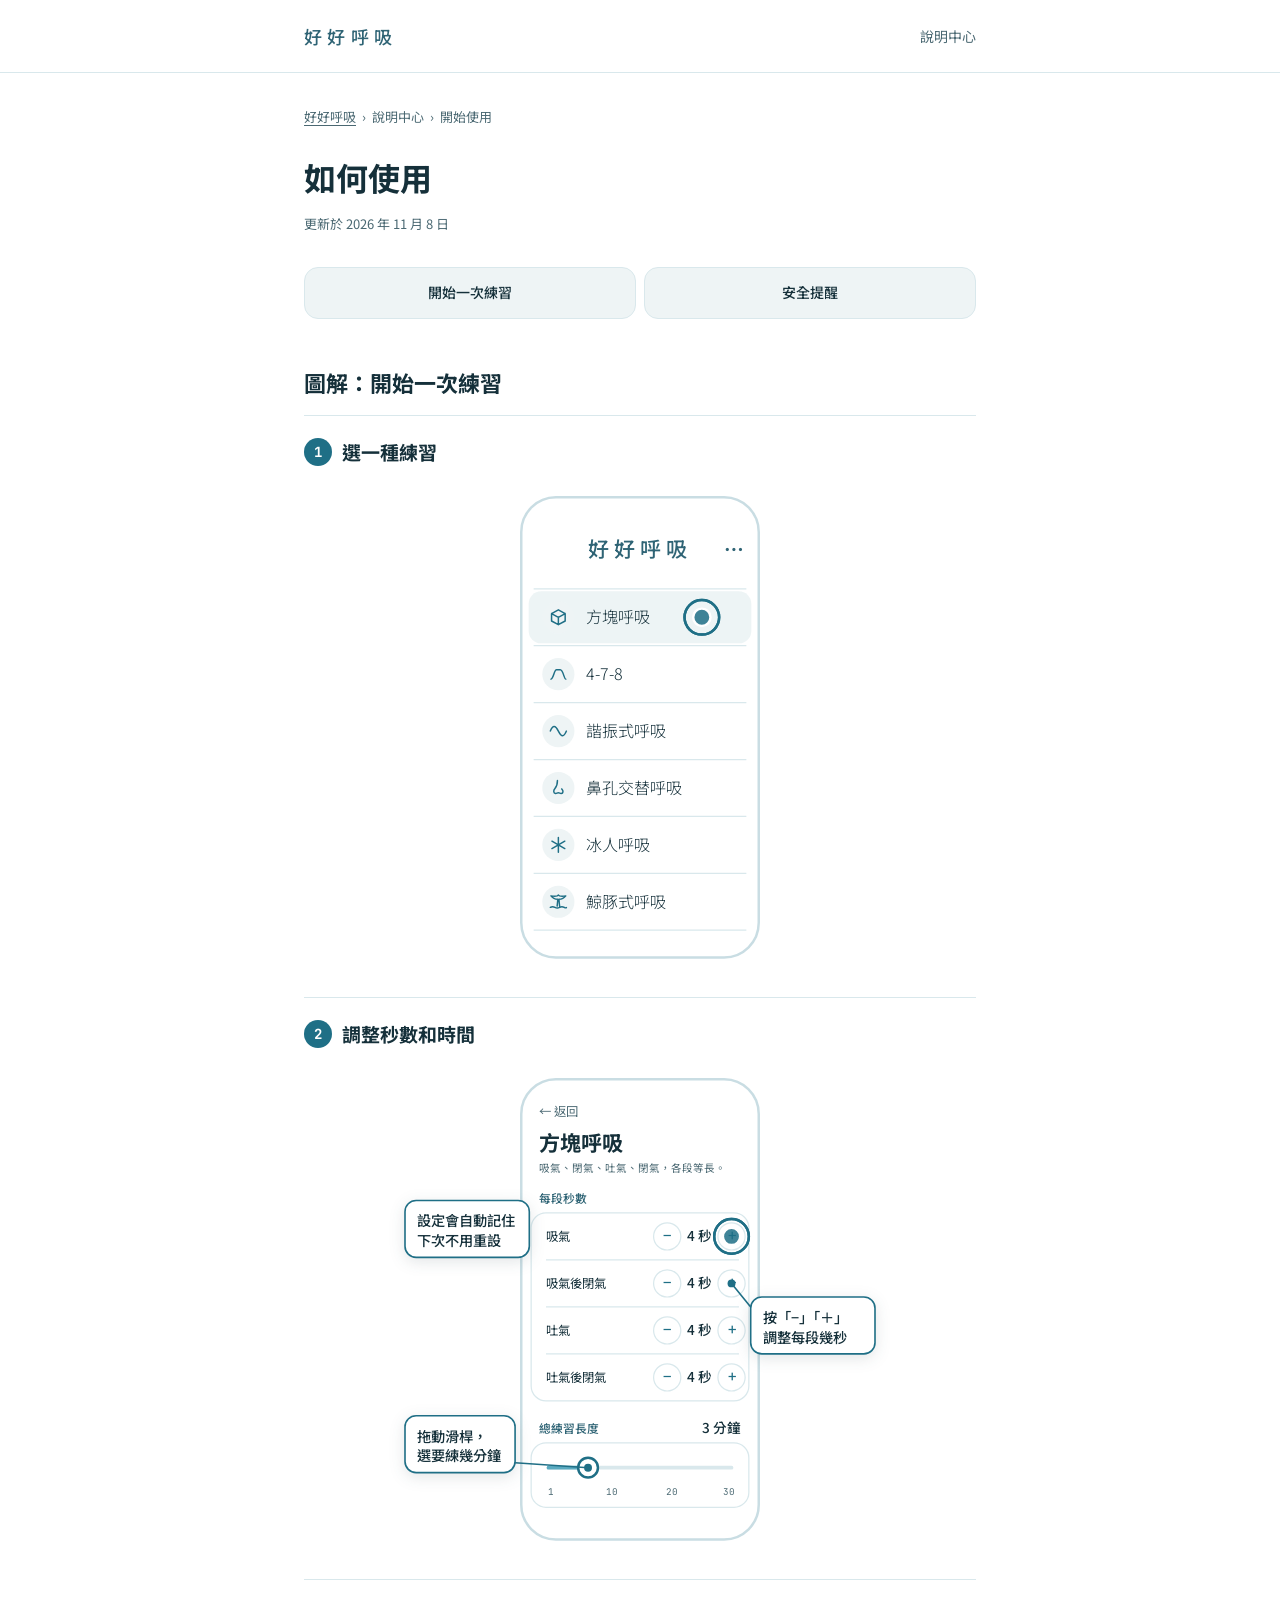
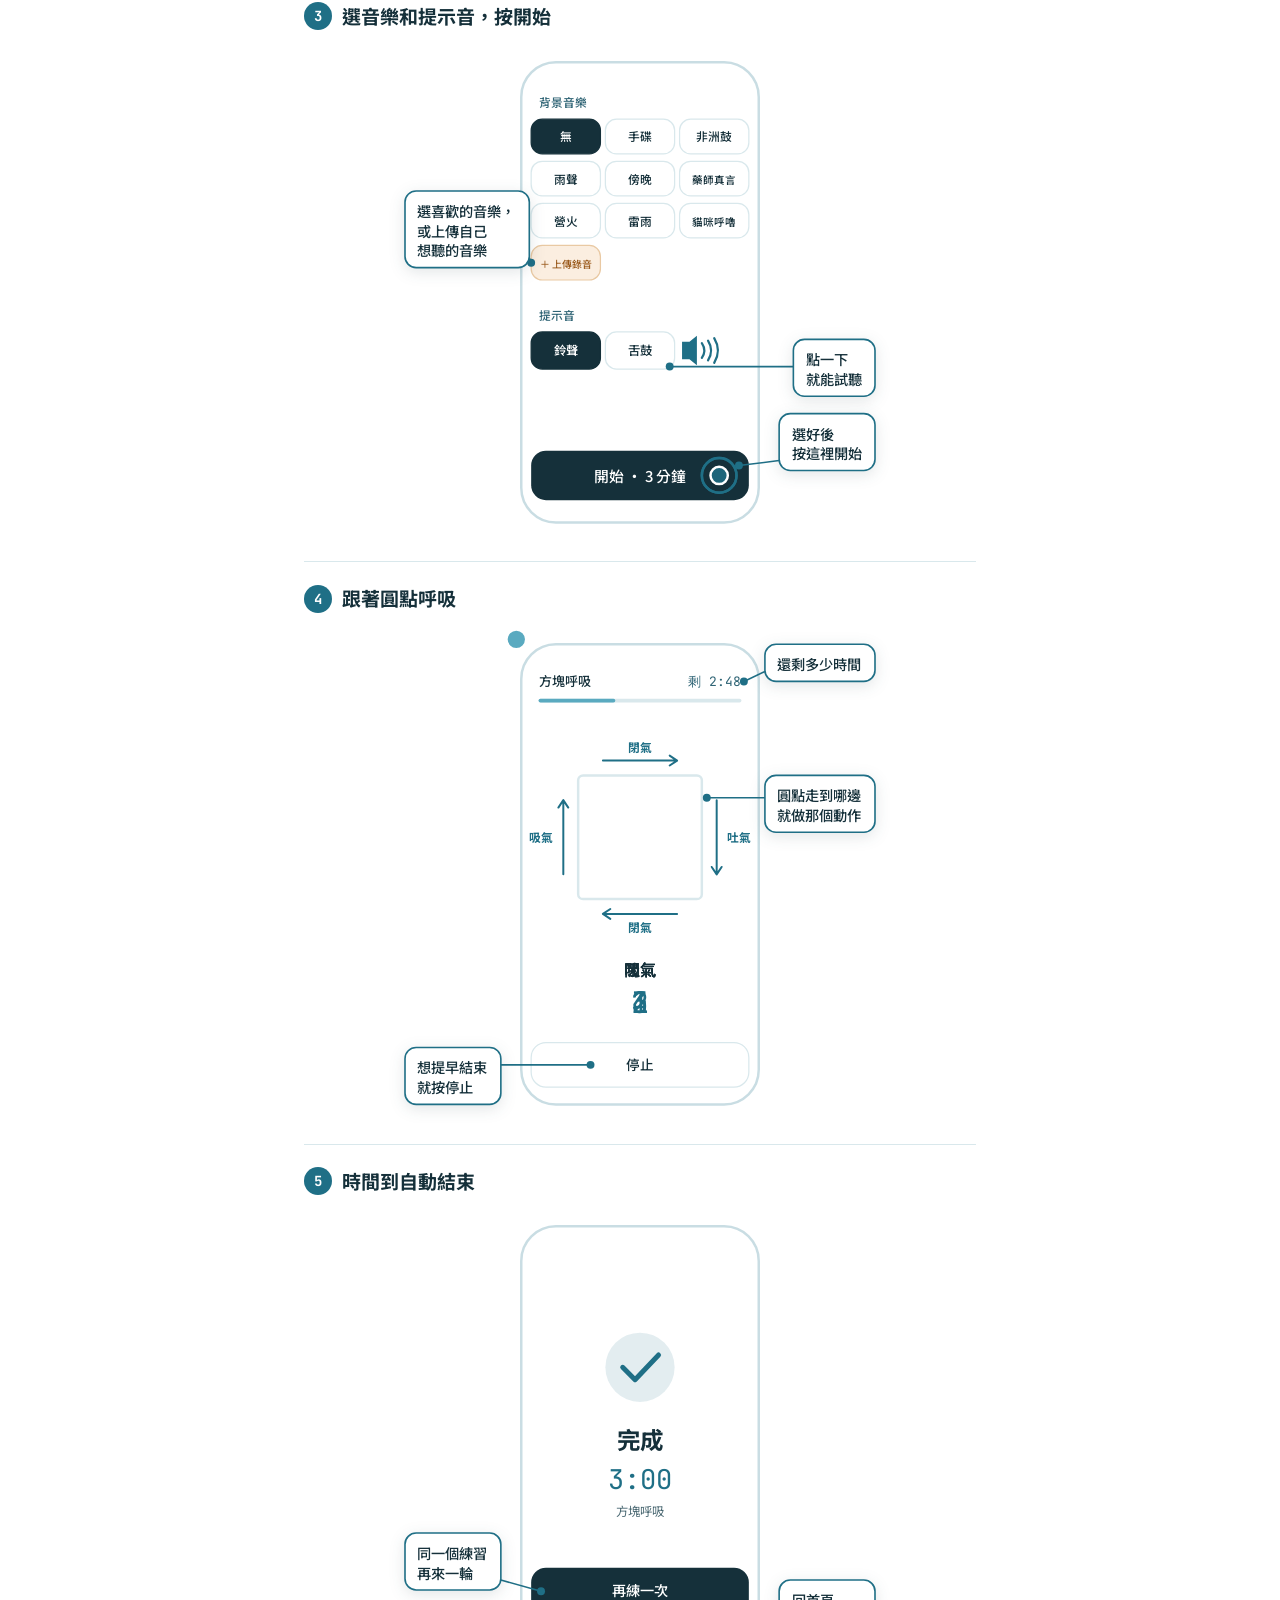
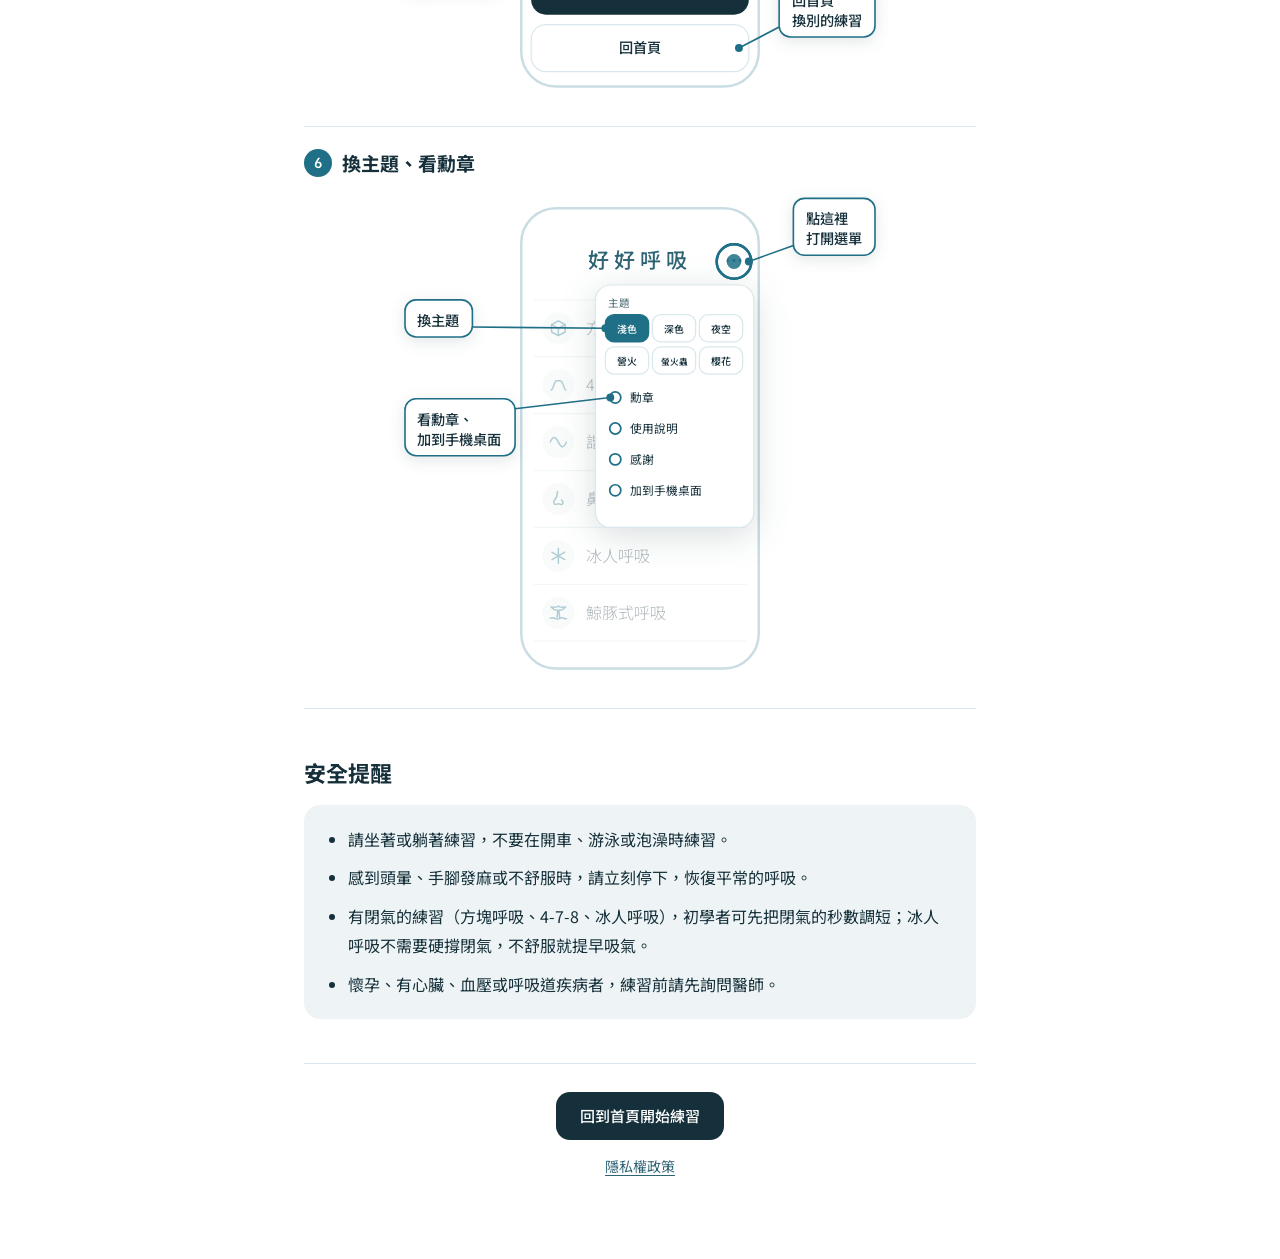
==== commit 9a02152e: "新增隱私權政策頁（Google 發布登入應用程式需要） - privacy.html：資料存在裝置上、雲端同步只用自己雲端硬碟的隱藏資料夾、Cloudflare 統計、Google Fonts - 首" ====
--- a/docs/help.html
+++ b/docs/help.html
@@ -107,6 +107,7 @@
 
   <div class="end">
     <a class="cta" href="./">回到首頁開始練習</a>
+    <a href="privacy.html" style="font-size:14px">隱私權政策</a>
   </div>
 </article>
 
